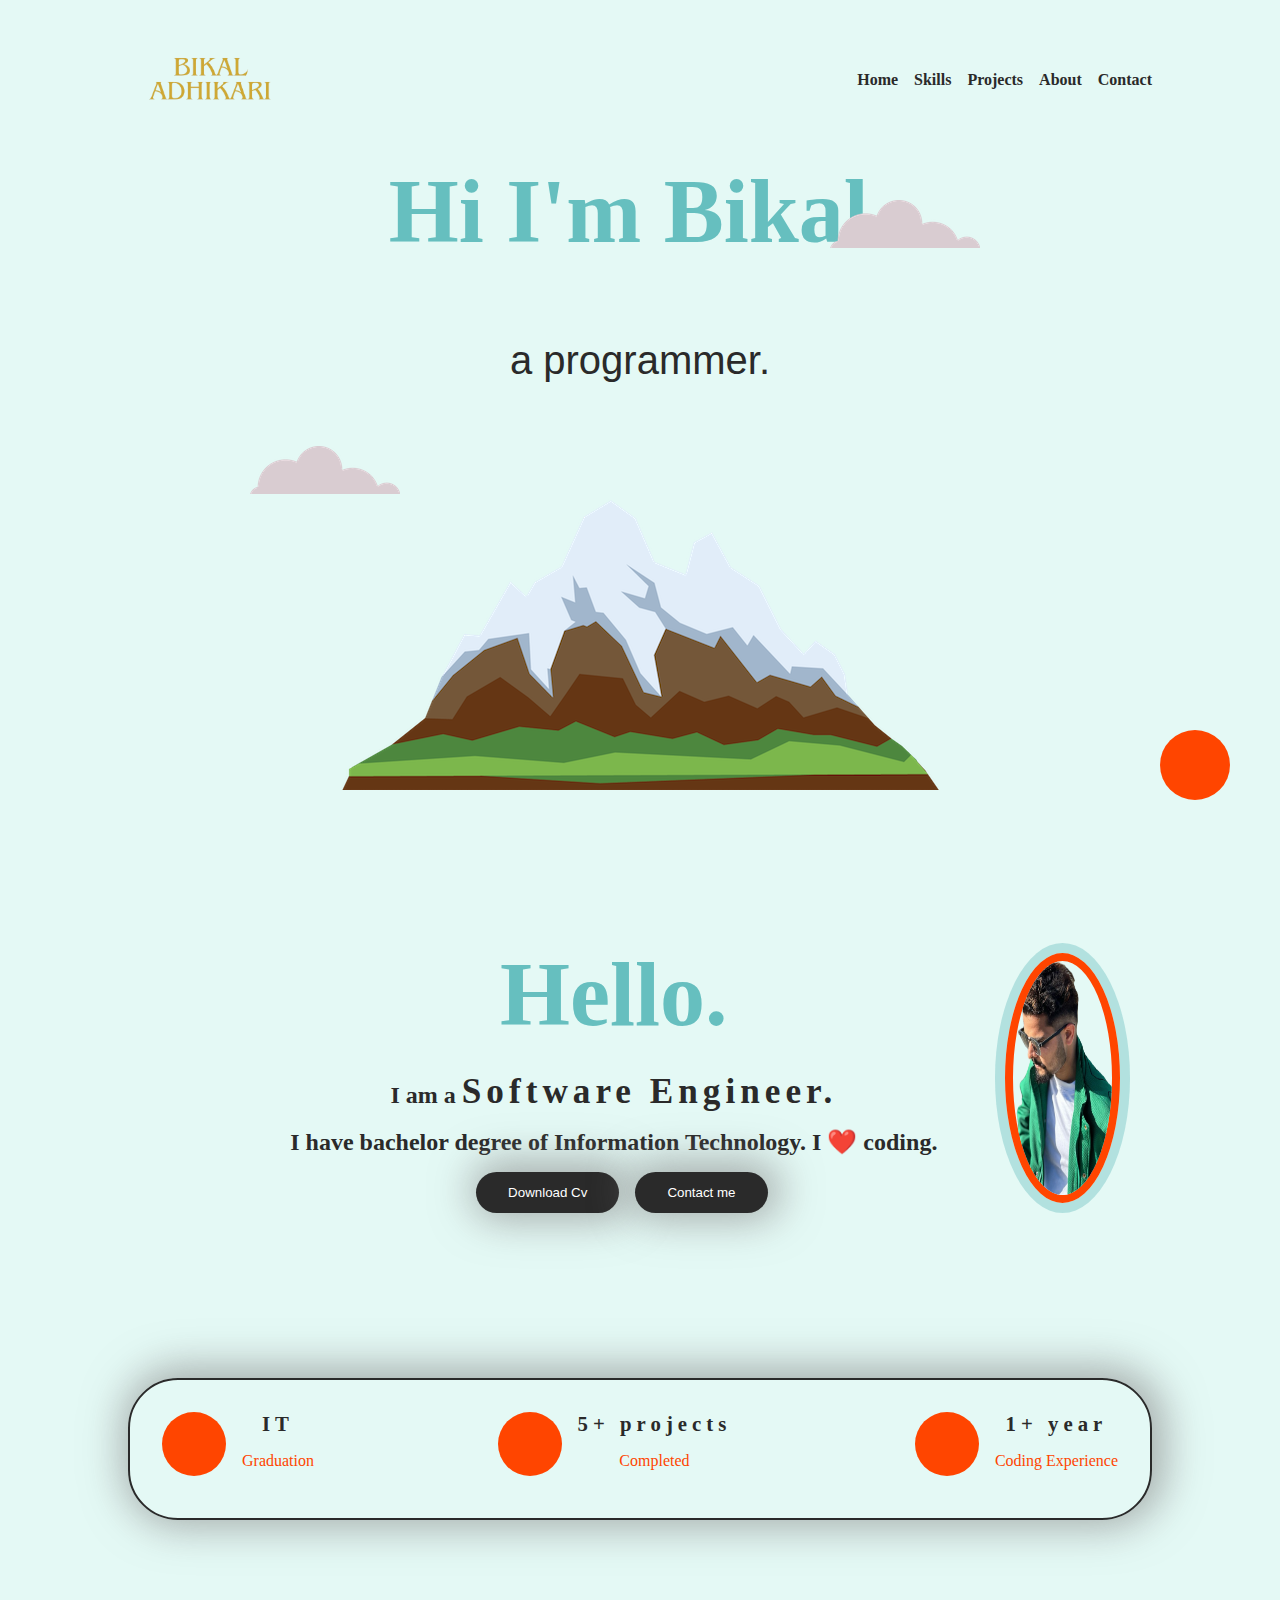
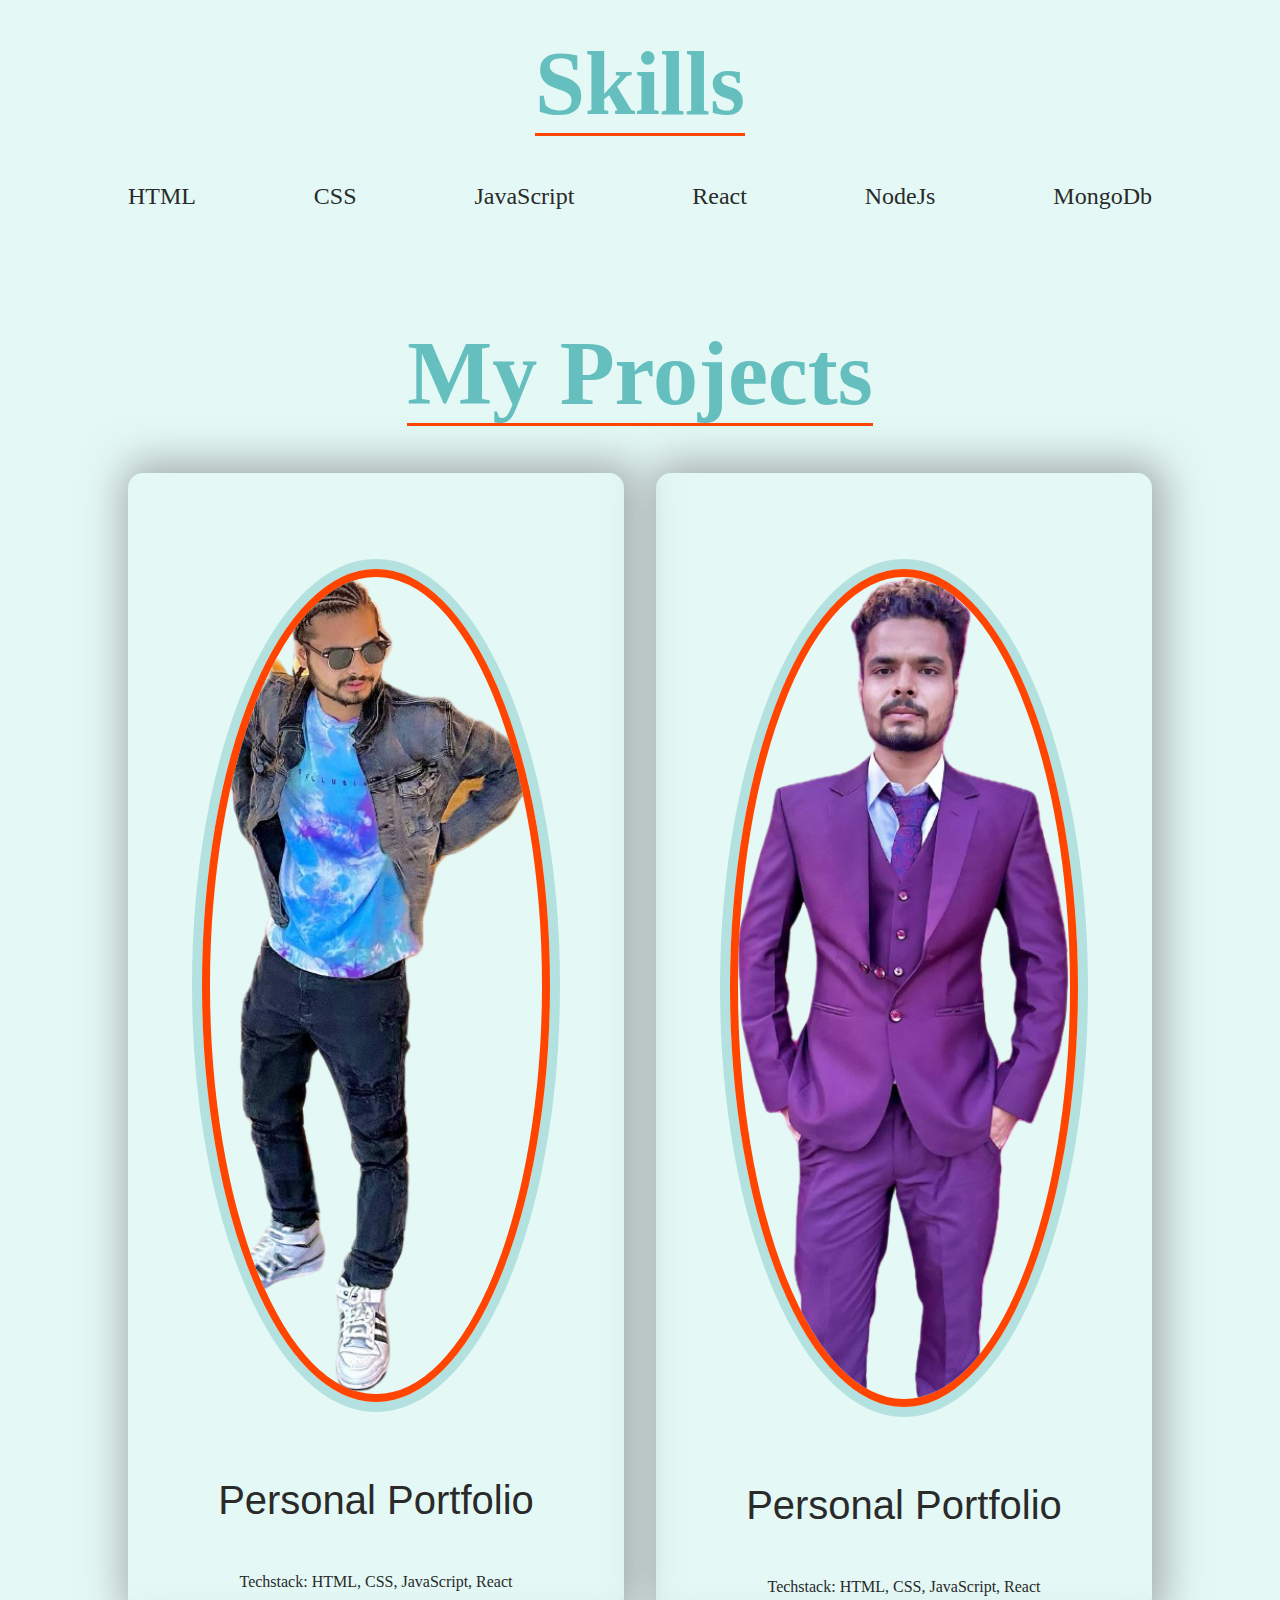
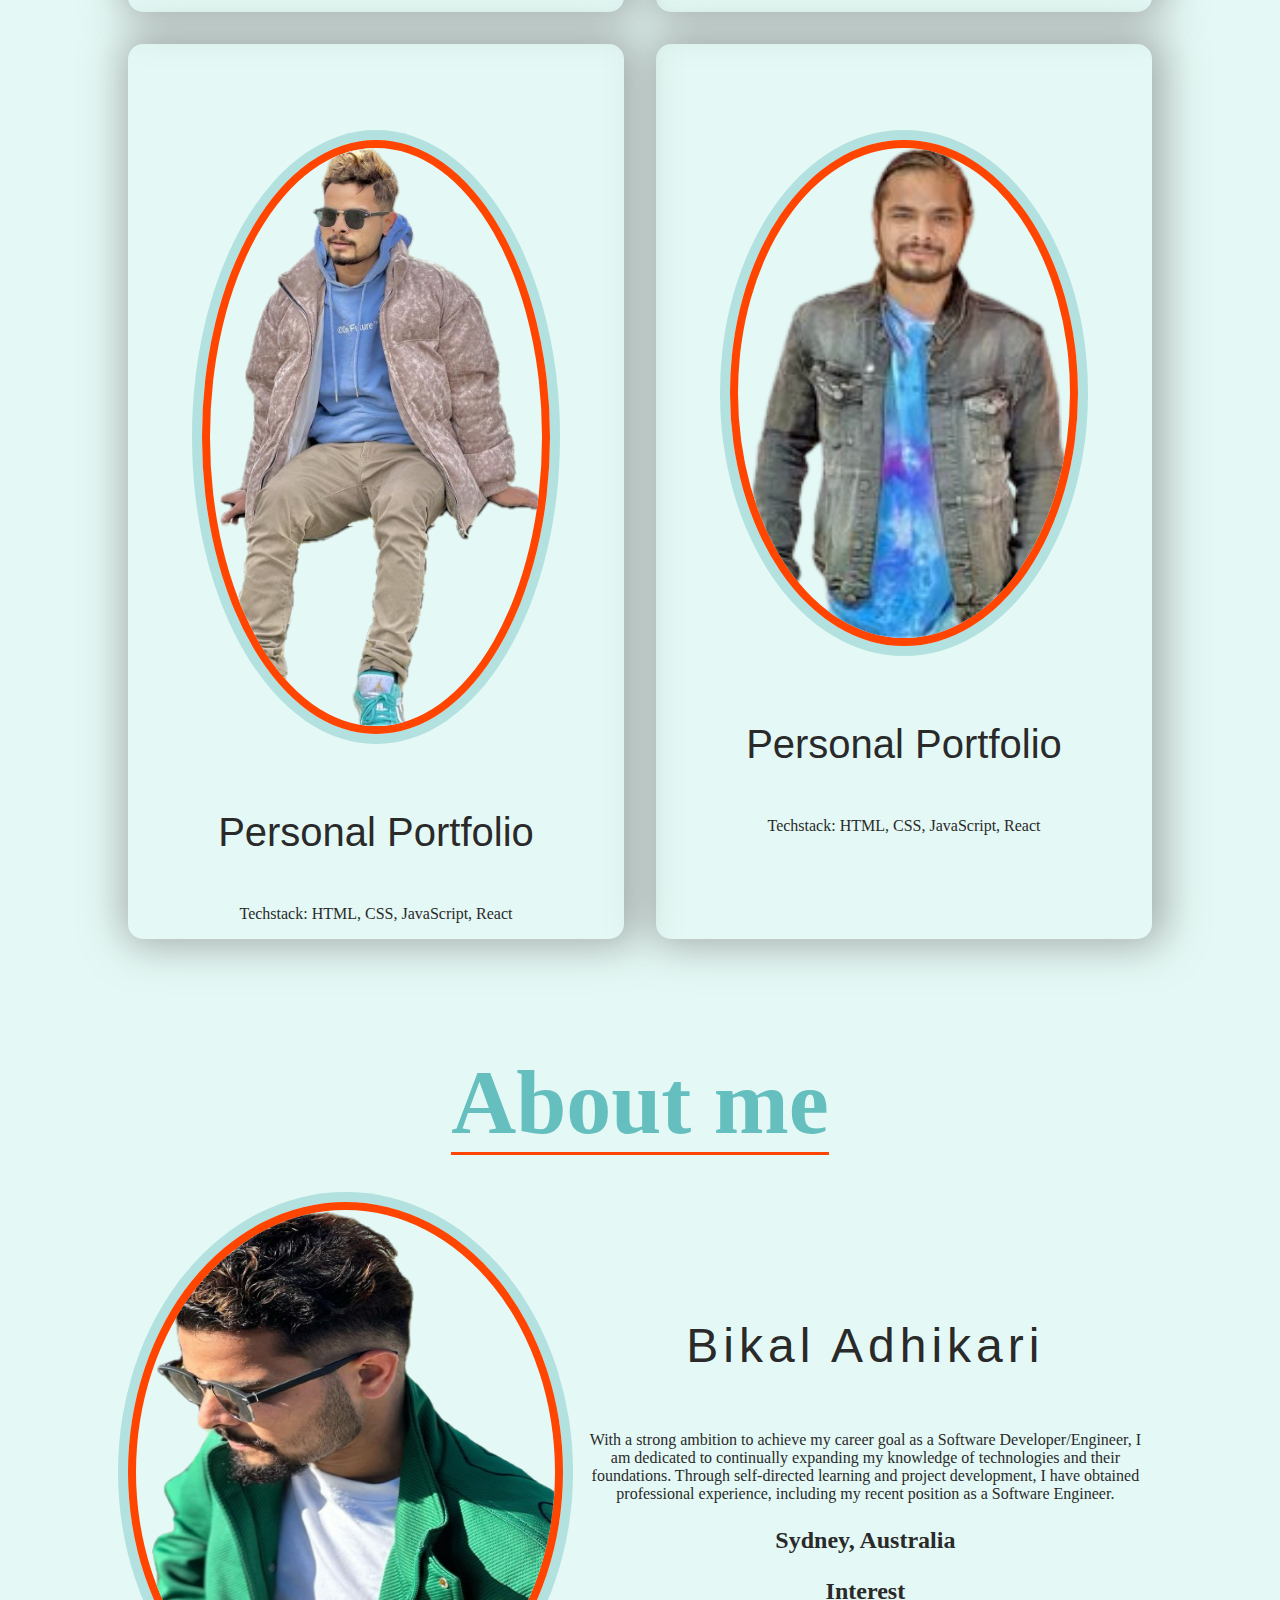
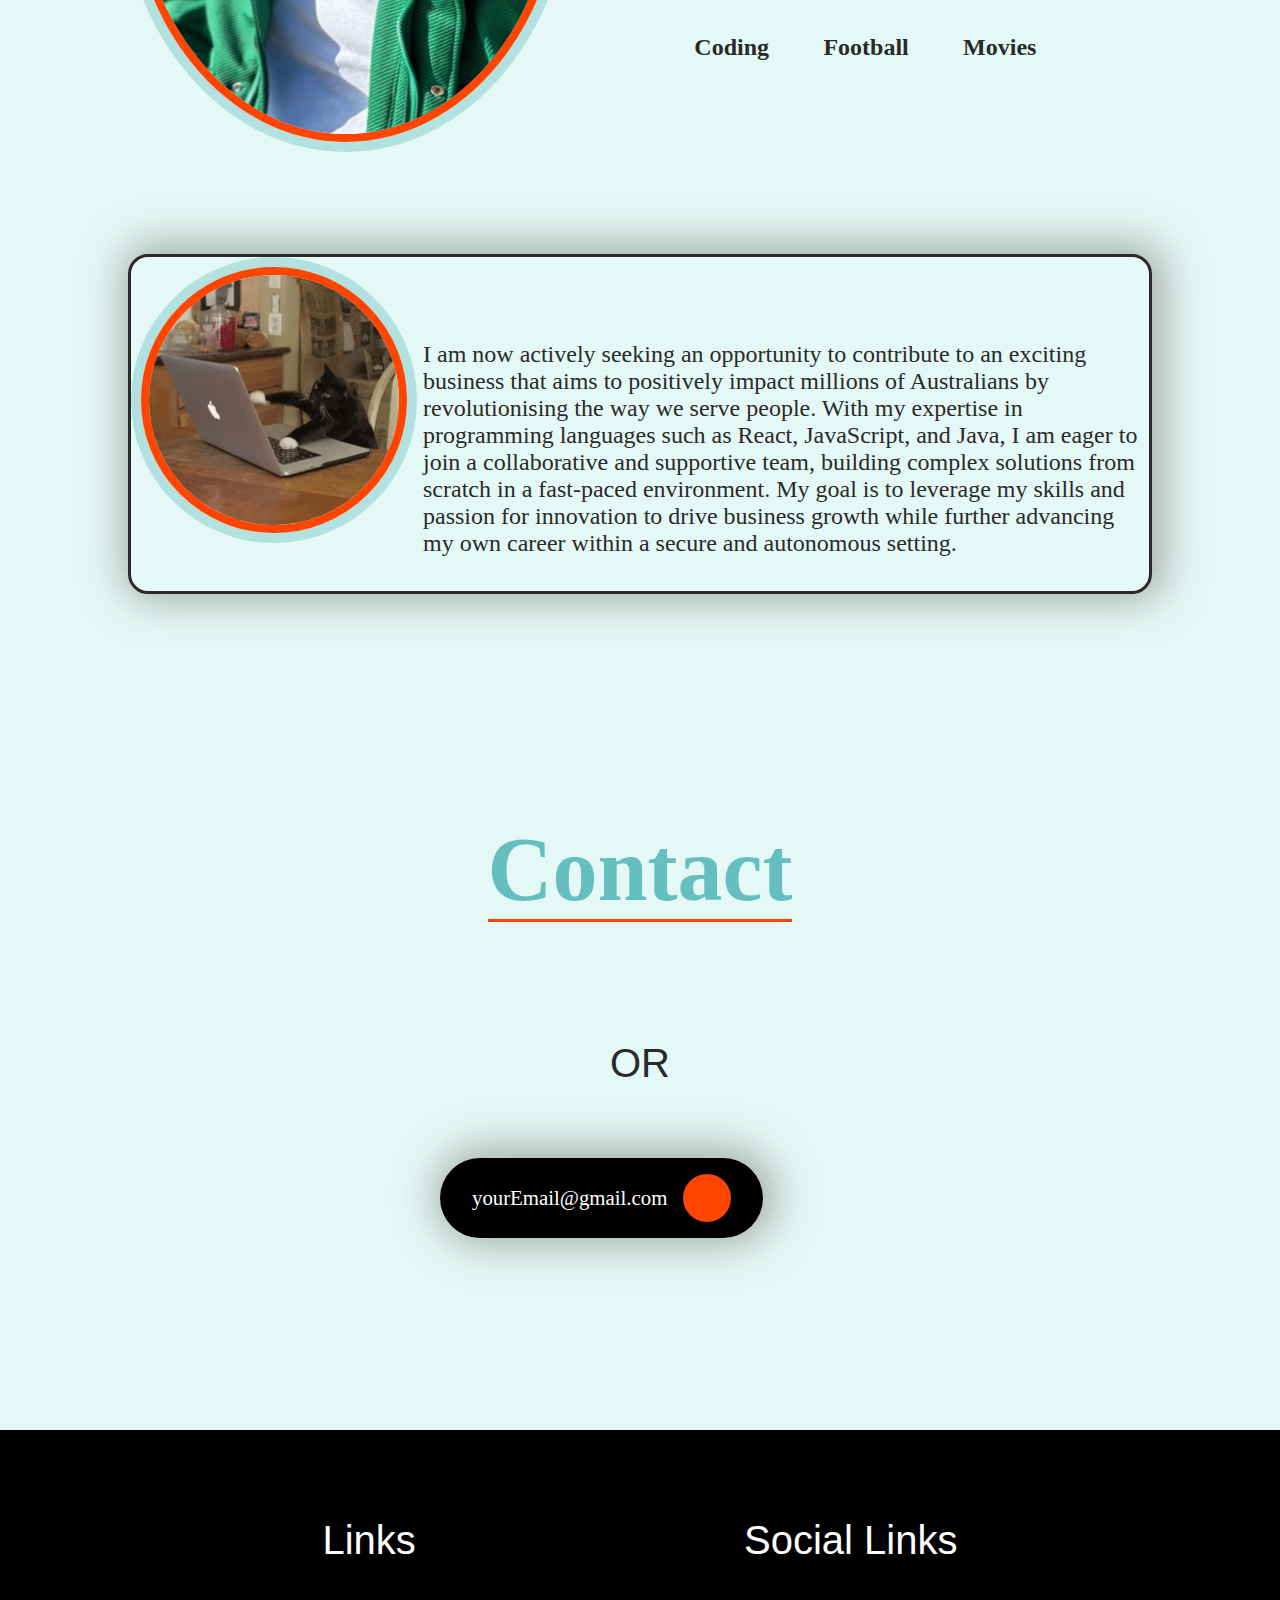
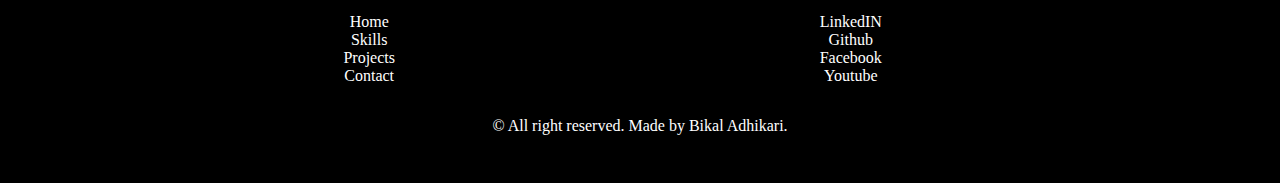
==== index.html @ 58480443 "debugg in mobile version" ====
<!DOCTYPE html>
<html lang="en">
  <head>
    <meta charset="UTF-8" />
    <meta name="viewport" content="width=device-width, initial-scale=1.0" />
    <link
      rel="stylesheet"
      href="https://cdnjs.cloudflare.com/ajax/libs/font-awesome/6.5.1/css/all.min.css"
      integrity="sha512-DTOQO9RWCH3ppGqcWaEA1BIZOC6xxalwEsw9c2QQeAIftl+Vegovlnee1c9QX4TctnWMn13TZye+giMm8e2LwA=="
      crossorigin="anonymous"
      referrerpolicy="no-referrer"
    />
    <link rel="stylesheet" href="style.css" />
    <title>Bikal Adhikari</title>
  </head>
  <body>
    <label for="darkMode" class="dark-mode">
      <i class="fa-solid fa-circle-half-stroke"></i
    ></label>
    <input type="checkbox" id="darkMode" />
    <div class="wrapper">
      <!-- header  -->
      <header>
        <div class="header container flex">
          <div class="logo flex">
            <img src="./assets/bikal-logo.png" alt="logo" />
          </div>
          <label for="hamburgerMenu"><i class="fa-solid fa-bars"></i></label>
          <input type="checkbox" id="hamburgerMenu" />
          <div class="menu">
            <ul class="flex navigation">
              <li><a href="#header">Home</a></li>
              <li><a href="#skills">Skills</a></li>
              <li><a href="#projects">Projects</a></li>
              <li><a href="#about">About</a></li>
              <li><a href="#contact">Contact</a></li>
            </ul>
          </div>
        </div>
      </header>
      <!-- top container  -->

      <section class="top-container" id="header">
        <div class="top-content">
          <img class="top-cloud" src="./assets/cloud.png" alt="cloud" />
          <div class="title-text">
            <h2>Hi I'm <span>Bikal.</span></h2>
            <h3>a programmer.</h3>
          </div>
          <img class="bottom-cloud" src="./assets/cloud.png" alt="cloud" />
          <img
            class="mountain"
            src="./assets/mountain.png"
            alt="mountain-img"
          />
        </div>
      </section>

      <!-- middlecontainer  -->

      <section class="middle-container">
        <div class="grid hero container">
          <div class="profile flex">
            <img src="./assets/Bikal2.png" alt="Bikal-img" class="bikalimg" />
          </div>
          <div class="left flex">
            <h2>Hello.</h2>
            <p>I am a <span>Software Engineer.</span></p>
            <p>
              I have bachelor degree of Information Technology. I ❤️ coding.
            </p>
            <div class="flex btn">
              <a href=""
                ><button>
                  Download Cv <i class="fa-solid fa-download"></i>
                  <a href="#contact"
                    ><button>
                      Contact me <i class="fa-solid fa-mobile"></i></button
                  ></a></button
              ></a>
            </div>
          </div>
        </div>
      </section>

      <!-- banner -->
      <section class="flex banner container">
        <div class="flex info-content">
          <div class="flex icon-container">
            <i class="fa-solid fa-award"></i>
          </div>
          <div>
            <span>IT</span>
            <p>Graduation</p>
          </div>
        </div>
        <div class="flex info-content">
          <div class="flex icon-container">
            <i class="fa-solid fa-award"></i>
          </div>
          <div>
            <span>5+ projects</span>
            <p>Completed</p>
          </div>
        </div>
        <div class="flex info-content">
          <div class="flex icon-container">
            <i class="fa-solid fa-award"></i>
          </div>
          <div>
            <span>1+ year</span>
            <p>Coding Experience</p>
          </div>
        </div>
      </section>

      <!-- skills  -->

      <section class="skills" id="skills">
        <h2 class="title"><span>Skills</span></h2>
        <div class="container flex skills-container">
          <div>
            <i class="fa-brands fa-html5" style="color: orangered"></i>
            <span>HTML</span>
          </div>
          <div>
            <i class="fa-brands fa-css3-alt" style="color: blue"></i>
            <span>CSS</span>
          </div>
          <div>
            <i
              class="fa-brands fa-js"
              style="color: rgba(209, 209, 16, 0.774)"
            ></i>
            <span>JavaScript</span>
          </div>
          <div>
            <i class="fa-brands fa-react" style="color: rgb(8, 126, 164)"></i>
            <span>React</span>
          </div>

          <div>
            <i class="fa-brands fa-node-js" style="color: rgb(2, 110, 0)"></i>
            <span>NodeJs</span>
          </div>
          <div>
            <i class="fa-solid fa-database" style="color: rgb(2, 110, 0)"></i>
            <span>MongoDb</span>
          </div>
        </div>
      </section>

      <!-- my projects  -->
      <section class="projects" id="projects">
        <h2 class="title"><span>My Projects</span></h2>
        <div class="grid project-container container">
          <div class="project-card">
            <div class="top">
              <img src="./assets/Bikal3.png" alt="" />
            </div>
            <div class="bottom container">
              <div class="links">
                <a href=""><i class="fa-brands fa-github"></i></a
                ><a href=""><i class="fa-brands fa-chrome"></i></a>
              </div>
              <h3>Personal Portfolio</h3>
              <p>Techstack: HTML, CSS, JavaScript, React</p>
            </div>
          </div>
          <div class="project-card">
            <div class="top">
              <img src="./assets/Bikal5.png" alt="" />
            </div>
            <div class="bottom container">
              <div class="links">
                <a href=""><i class="fa-brands fa-github"></i></a
                ><a href=""><i class="fa-brands fa-chrome"></i></a>
              </div>
              <h3>Personal Portfolio</h3>
              <p>Techstack: HTML, CSS, JavaScript, React</p>
            </div>
          </div>
          <div class="project-card">
            <div class="top">
              <img src="./assets/Bikal6.png" alt="" />
            </div>
            <div class="bottom container">
              <div class="links">
                <a href=""><i class="fa-brands fa-github"></i></a
                ><a href=""><i class="fa-brands fa-chrome"></i></a>
              </div>
              <h3>Personal Portfolio</h3>
              <p>Techstack: HTML, CSS, JavaScript, React</p>
            </div>
          </div>
          <div class="project-card">
            <div class="top">
              <img src="./assets/Bikal7.png" alt="" width="100%" />
            </div>
            <div class="bottom container">
              <div class="links">
                <a href=""><i class="fa-brands fa-github"></i></a
                ><a href=""><i class="fa-brands fa-chrome"></i></a>
              </div>
              <h3>Personal Portfolio</h3>
              <p>Techstack: HTML, CSS, JavaScript, React</p>
            </div>
          </div>
        </div>
      </section>

      <!-- About me  -->

      <section class="about" id="about">
        <h2 class="title"><span>About me</span></h2>
        <div class="grid container about-content">
          <div class="flex myImg">
            <img src="./assets/Bikal2.png" alt="bikal" />

            <div class="my-bio container">
              <h3>Bikal Adhikari</h3>
              <p>
                With a strong ambition to achieve my career goal as a Software
                Developer/Engineer, I am dedicated to continually expanding my
                knowledge of technologies and their foundations. Through
                self-directed learning and project development, I have obtained
                professional experience, including my recent position as a
                Software Engineer.
              </p>
              <p>Sydney, Australia</p>
              <div>
                <div class="flex tag">
                  Interest
                  <div class="flex">
                    <span>Coding</span><span>Football</span><span>Movies</span>
                  </div>
                </div>
              </div>
            </div>
          </div>
          <div class="typing grid container">
            <img src="./assets/cat-typing.gif" alt="typing cat" />
            <p>
              I am now actively seeking an opportunity to contribute to an
              exciting business that aims to positively impact millions of
              Australians by revolutionising the way we serve people. With my
              expertise in programming languages such as React, JavaScript, and
              Java, I am eager to join a collaborative and supportive team,
              building complex solutions from scratch in a fast-paced
              environment. My goal is to leverage my skills and passion for
              innovation to drive business growth while further advancing my own
              career within a secure and autonomous setting.
            </p>
          </div>
        </div>
      </section>

      <!-- contact  -->
      <section class="container contact" id="contact">
        <h2 class="title"><span>Contact</span></h2>
        <div class="flex social">
          <a href=""><i class="fa-brands fa-linkedin"></i></a>
          <a href=""><i class="fa-brands fa-github"></i></a>
          <a href=""> <i class="fa-brands fa-youtube"></i></a>
          <a href="tel:0451677236"><i class="fa-solid fa-mobile"></i></a>
        </div>
        <h3>OR</h3>
        <div class="flex">
          <a href="mailto:real@email.com" class="email-section">
            <div class="email flex">
              <span>yourEmail@gmail.com</span>
              <div class="flex send">
                <i class="fa-solid fa-paper-plane"></i>
              </div>
            </div>
          </a>
        </div>
      </section>

      <!-- footer  -->
      <!-- footer  -->

      <footer class="flex footer">
        <div class="flex top container">
          <div class="links">
            <h3>Links</h3>
            <ul>
              <li><a href="">Home</a></li>
              <li><a href="">Skills</a></li>
              <li><a href="">Projects</a></li>
              <li><a href="">Contact</a></li>
            </ul>
          </div>
          <div class="socials">
            <h3>Social Links</h3>
            <ul>
              <li><a href="" target="_blank">LinkedIN</a></li>
              <li><a href="" target="_blank">Github</a></li>
              <li><a href="" target="_blank">Facebook</a></li>
              <li><a href="" target="_blank">Youtube</a></li>
            </ul>
          </div>
        </div>
        <div class="bottom">
          &copy; All right reserved. Made by Bikal Adhikari.
        </div>
      </footer>

      <a href="#header" class="flex goup"
        ><i class="fa-solid fa-angle-up"></i
      ></a>
    </div>
  </body>
</html>
---- style.css ----
html {
  scroll-behavior: smooth;
}

* {
  box-sizing: border-box;
}

body {
  color: #40514e;
  margin: 0;
  text-align: center;
  font-family: "Merriweather", serif;
}

:root {
  --body-bg: #e4f9f5;
  --color-dark: #2a2a2a;
  --color-orange: orangered;

  /* --logo-color: var(--color-dark); */

  --text-color: var(--color-dark);
  --border-color: var(--color-dark);

  --dark-bg: var(--color-dark);
  --dark-text-color: #fff;
  --dark-border-color: #fff;
  /* --dark-logo-color: #fff; */

  --logo-color-light: #000;
  --logo-color-dark: #fff;

  --shadow: 4px -2px 40px 9px rgba(128, 128, 128, 0.625);
}

.flex {
  display: flex;
  gap: 1rem;
}

.grid {
  display: grid;
  gap: 1rem;
}

a {
  text-decoration: none;
  color: inherit;
}

.container {
  width: 80%;
  margin: auto;
}

hr {
  background: var(--body-bg);
  border: dotted #eaf6f6 6px;
  border-bottom: none;
  width: 4%;
  margin: 100px auto;
}
.wrapper {
  background: var(--body-bg);
  min-height: 100vh;
  color: var(--text-color);
  overflow-x: hidden;
}

.title {
  text-align: center;
  margin-bottom: 3rem;
}
.title span {
  border-bottom: 3px solid var(--color-orange);
}
/* dark toggler  */

.dark-mode {
  position: fixed;
  top: 7rem;
  left: 3rem;
}
.dark-mode:hover {
  cursor: pointer;
  transform: scale(1.5);
  transition: all 0.3s;
}
#darkMode {
  display: none;
}

#darkMode:checked + .wrapper {
  --body-bg: var(--dark-bg);
  --text-color: var(--dark-text-color);
  --border-color: var(--dark-border-color);
}

/* top conatiner  */
.top-container {
  background: var(--body-bg);
  position: relative;
  margin: 0;
  padding: 0;
}
.top-cloud {
  position: absolute;
  right: 300px;
  top: 40px;
}

h2 {
  color: #66bfbf;
  font-size: 5.625rem;
  margin-top: 0;
  font-family: "Sacramento", cursive;
}

h3 {
  font-family: "Montserrat", sans-serif;
  font-size: 2.5rem;
  font-weight: normal;
  padding-bottom: 10px;
}
.bottom-cloud {
  position: absolute;
  left: 250px;
  bottom: 300px;
}

.top-container img {
  overflow-clip-margin: content-box;
  overflow: clip;
}

/* header  */
header {
  box-shadow: var(--shadow);
  position: sticky;
  top: 0;
  background: var(--body-bg);
}

header .header {
  justify-content: space-between;
  align-items: center;
  /* padding: 0.5rem 0; */
}

.navigation {
  list-style: none;
  font-weight: bold;
}

.navigation li:hover {
  color: var(--color-orange);
  transition: all 0.3s;
}

header .logo img {
  height: 10rem;
  padding-bottom: 50px;
  transform: scale(1.5);
  transform-origin: 0 0;
  color: var(--color-dark);
}

header .logo {
  justify-content: center;
  align-items: center;
}

/* middle container  */

.middle-container {
  background: var(--body-bg);
  padding-top: 6rem;
}

.hero {
  grid-template-areas: "left right";
  padding: 2rem 2rem;
}

.left {
  grid-area: left;
  flex-direction: column;
  margin-left: 10vw;
  justify-content: center;
}

.left h2 {
  margin-bottom: 10px;
}

.left p {
  font-weight: bold;
  font-size: 1.5rem;
  margin: 0;
}

.left p span {
  font-size: 2.2rem;
  font-weight: bolder;
  letter-spacing: 5px;
}

.left button {
  background: var(--dark-bg);
  color: var(--dark-text-color);
  border: none;
  box-shadow: var(--shadow);
  padding: 0.8rem 2rem;
  border-radius: 2rem;
  cursor: pointer;
}

.left div {
  justify-content: center;
}

.hero .profile {
  grid-area: right;
  justify-content: flex-end;
  align-items: center;
}

.hero .profile img {
  height: 80%;
  width: 70%;
  border: 8px solid var(--color-orange);
  border-radius: 50%;
  box-shadow: 0 0 0 10px rgba(102, 191, 191, 0.4);
}

/* banner  */
.banner {
  margin-top: 7rem;
  border: 2px solid var(--border-color);
  border-radius: 50px;
  justify-content: space-between;
  align-items: center;
  padding: 2rem;
  flex-wrap: wrap;
  box-shadow: var(--shadow);
}

.banner .info-content div span {
  font-weight: bolder;
  font-size: 1.3rem;
  letter-spacing: 5px;
}

.banner .info-content div p {
  color: var(--color-orange);
}

.banner .icon-container {
  background: var(--color-orange);
  width: 4rem;
  height: 4rem;
  border-radius: 50%;
  justify-content: center;
  align-items: center;
}

.banner .icon-container i {
  font-size: 3rem;
  color: var(--dark-text-color);
}
.info-divider {
  background: grey;
  height: 70px;
  width: 2px;
}

/* skils  */

.skills {
  padding-top: 7rem;
}

.skills-container {
  font-size: 1.5rem;
  justify-content: space-between;
  flex-wrap: wrap;
}
.skills-container > div {
  display: flex;
  flex-direction: column;
  align-items: center;
}

.skills-container > div i {
  font-size: 3rem;
}

/* my projects */
.projects {
  padding-top: 7rem;
}
.projects .project-container {
  grid-template-columns: repeat(2, 1fr);
  gap: 2rem;
}

.project-card {
  box-shadow: var(--shadow);
  border-radius: 15px;
}

.project-card .links {
  display: flex;
  justify-content: center;
  margin-top: 2rem;
  letter-spacing: 1rem;
}

.projects img {
  height: 80%;
  width: 70%;
  border: 8px solid var(--color-orange);
  border-radius: 50%;
  box-shadow: 0 0 0 10px rgba(102, 191, 191, 0.4);
  margin-top: 6rem;
}
.project-card .bottom i {
  font-size: 1.3rem;
}

/* about me  */

.about {
  padding: 7rem 0;
}

.about .about-content {
  grid-template-areas:
    "profile"
    "bio2";
  gap: 7rem;
}

.about .myImg img {
  width: 60%;
  height: 60vh;
  border: 8px solid var(--color-orange);
  border-radius: 50%;
  box-shadow: 0 0 0 10px rgba(102, 191, 191, 0.4);
}

.about .about-content .myImg {
  justify-content: center;
  align-items: center;
  grid-area: profile;
}

.about .my-bio .bio {
  flex-direction: column;
}

.about .typing {
  grid-area: bio2;
}

.about .my-bio h3 {
  font-size: 3rem;
  margin-bottom: 3rem;
  letter-spacing: 5px;
}
.about .my-bio p:nth-child(3) {
  font-size: 1.5rem;
  font-weight: bold;
}

.about .my-bio .tag {
  font-size: 1.5rem;
  font-weight: bold;
  flex-direction: column;
  justify-content: center;
  align-items: center;
}

.about .my-bio .tag div > span {
  padding: 0.8rem 1.2rem;
  border-radius: 5px;
}

.about .my-bio .tag div > span:hover {
  cursor: pointer;
  background: grey;
  transition: all 0.3s;
}

.about-content .typing {
  justify-content: center;
  grid-template-areas: "image para";
  border: solid var(--color-dark);
  width: fit-content;
  border-radius: 20px;
  padding: 10px 0 10px 10px;
  box-shadow: var(--shadow);
}

.about-content .typing img {
  grid-area: image;
  border-radius: 50%;
  border: 8px solid var(--color-orange);

  box-shadow: 0 0 0 10px rgba(102, 191, 191, 0.4);
}

.about-content .typing p {
  grid-area: para;
  font-size: 1.5rem;
  text-align: start;
  padding-top: 50px;
}

/* contact  */

.contact {
  padding: 7rem 0;
  width: 400px;
  margin: auto;
}

.contact .social {
  justify-content: space-between;
  font-size: 4rem;
}

.contact h3 {
  text-align: center;
  padding: 2rem 0;
}

.contact .email-section {
  background: black;
  padding: 1rem 2rem;
  color: white;
  border-radius: 50px;
  font-size: 1.3rem;
  box-shadow: var(--shadow);
}

.contact .email-section .email {
  align-items: center;
}

.contact .email-section .send {
  background: var(--color-orange);
  border-radius: 50%;
  width: 3rem;
  height: 3rem;
  justify-content: center;
  align-items: center;
}

/* <!-- footer  --> */
footer {
  background: #000;
  color: white;
  padding: 3rem;
  margin-top: 5rem;
  flex-direction: column;
  align-items: center;
}

.footer ul {
  list-style: none;
  padding-inline-start: 0;
}

.footer .top {
  justify-content: space-around;
}

.goup {
  font-size: 3rem;

  width: 70px;
  height: 70px;
  background: var(--color-orange);
  border-radius: 50%;
  position: fixed;
  bottom: 100px;
  right: 50px;

  justify-content: center;
  align-items: center;
}

/* #header {
  padding-top: 7rem;
} */

/* hamburgerMenu  */

[for="hamburgerMenu"],
#hamburgerMenu {
  display: none;
  cursor: pointer;
}

/* media query for mobile devices  */
@media (max-width: 760px) {
  .top-content {
    display: none;
  }
  .top-container {
    margin: 0;
    padding: 0;
  }

  .middle-container {
    padding: 0;
  }
  .hero {
    grid-template-areas:
      "right"
      "left";
    gap: 0.5rem;
  }
  .hero .profile {
    justify-content: flex-start;
    align-items: center;
  }
  .left {
    padding-top: 4rem;
    align-items: center;
    margin-left: 0;
  }
  .right img {
    width: 250px;
  }

  .banner {
    flex-direction: column;

    align-items: flex-start;
    padding-left: 20%;
  }

  .info-divider {
    display: none;
  }

  .projects .project-container {
    grid-template-columns: 1fr;
    gap: 2rem;
  }

  .about-content {
    flex-direction: column;
    align-items: center;
  }
  /* .about .myImg {
    width: 60%;
  } */

  /* Menu  */
  .menu {
    /* display: none; */
    position: absolute;
    width: 250px;
    top: 3.7rem;
    left: 100vw;

    background: var(--body-bg);
    height: 100vh;
    box-shadow: var(--shadow);
    transition: left 0.5s;
  }

  .menu .navigation {
    flex-direction: column;
    font-size: 1.5rem;
    gap: 3rem;
  }

  [for="hamburgerMenu"] {
    display: block;
  }

  #hamburgerMenu:checked + .menu {
    left: calc(100vw - 250px);
  }
}
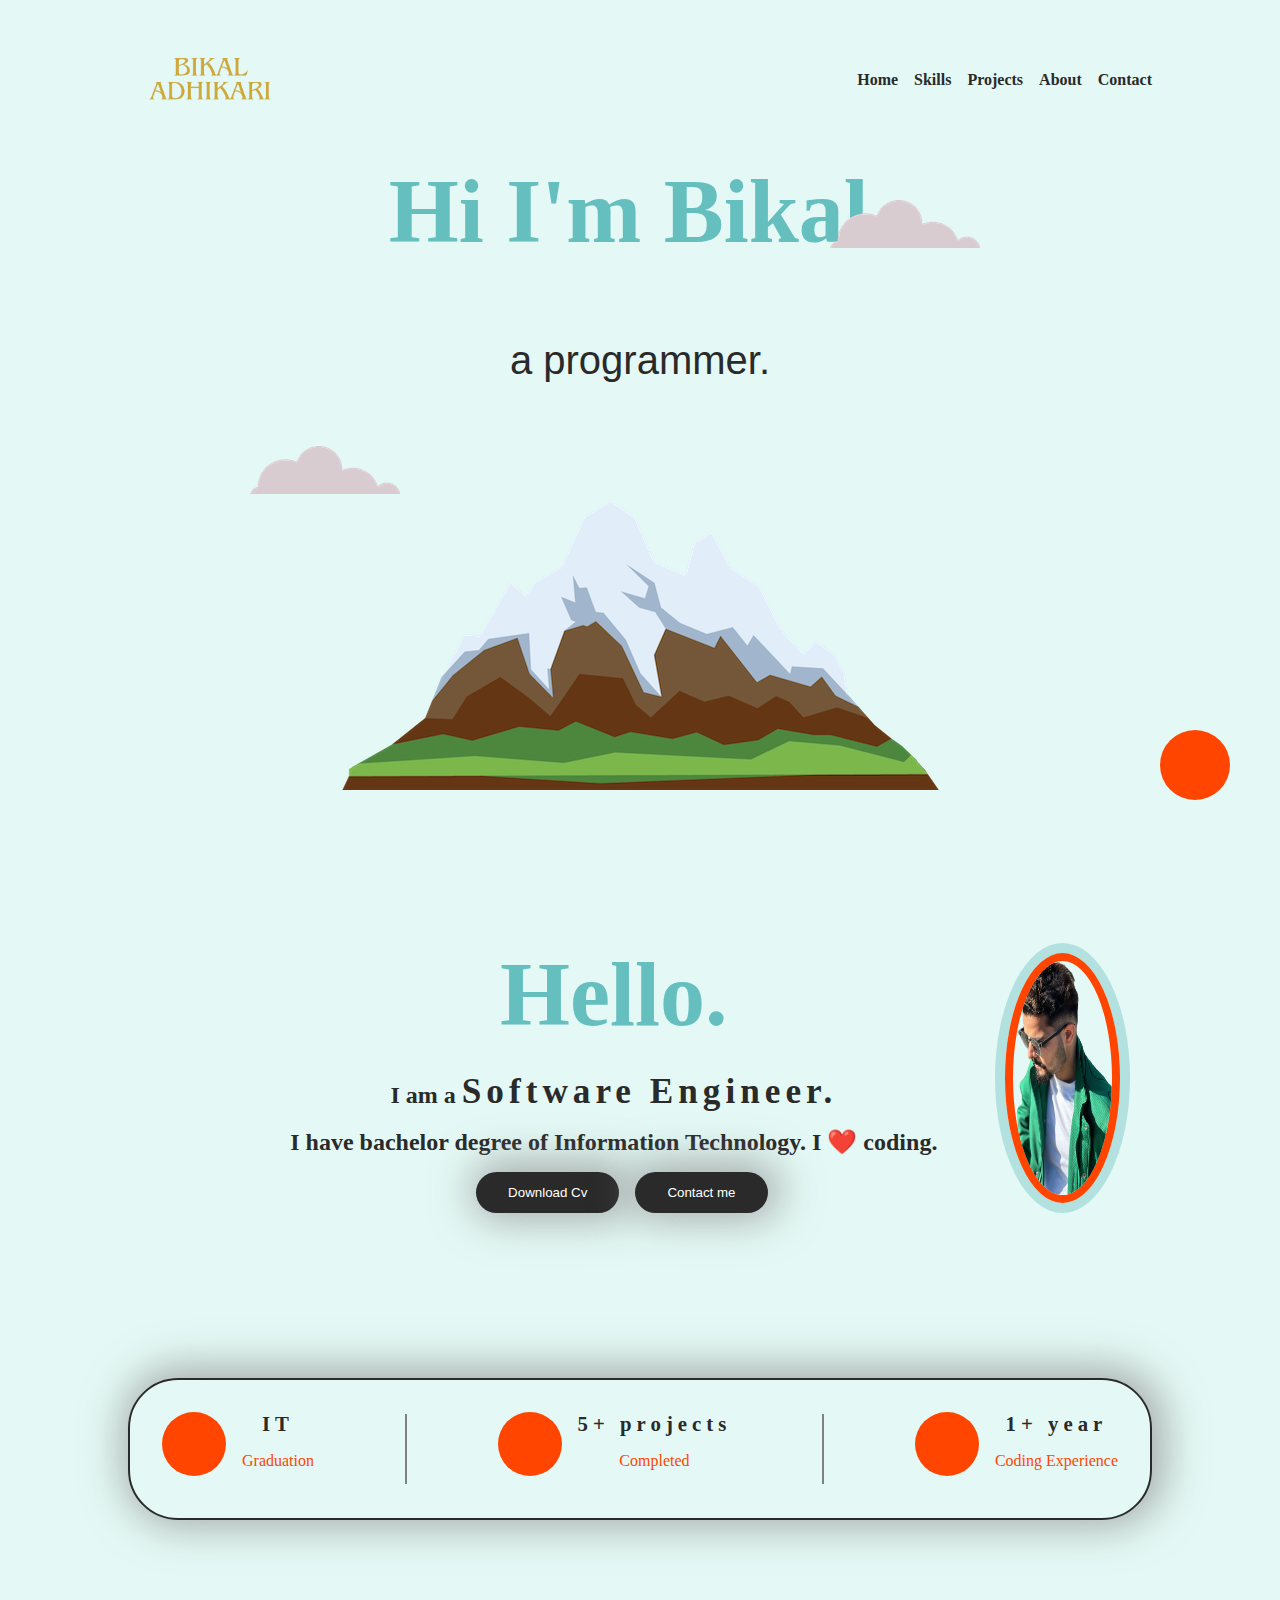
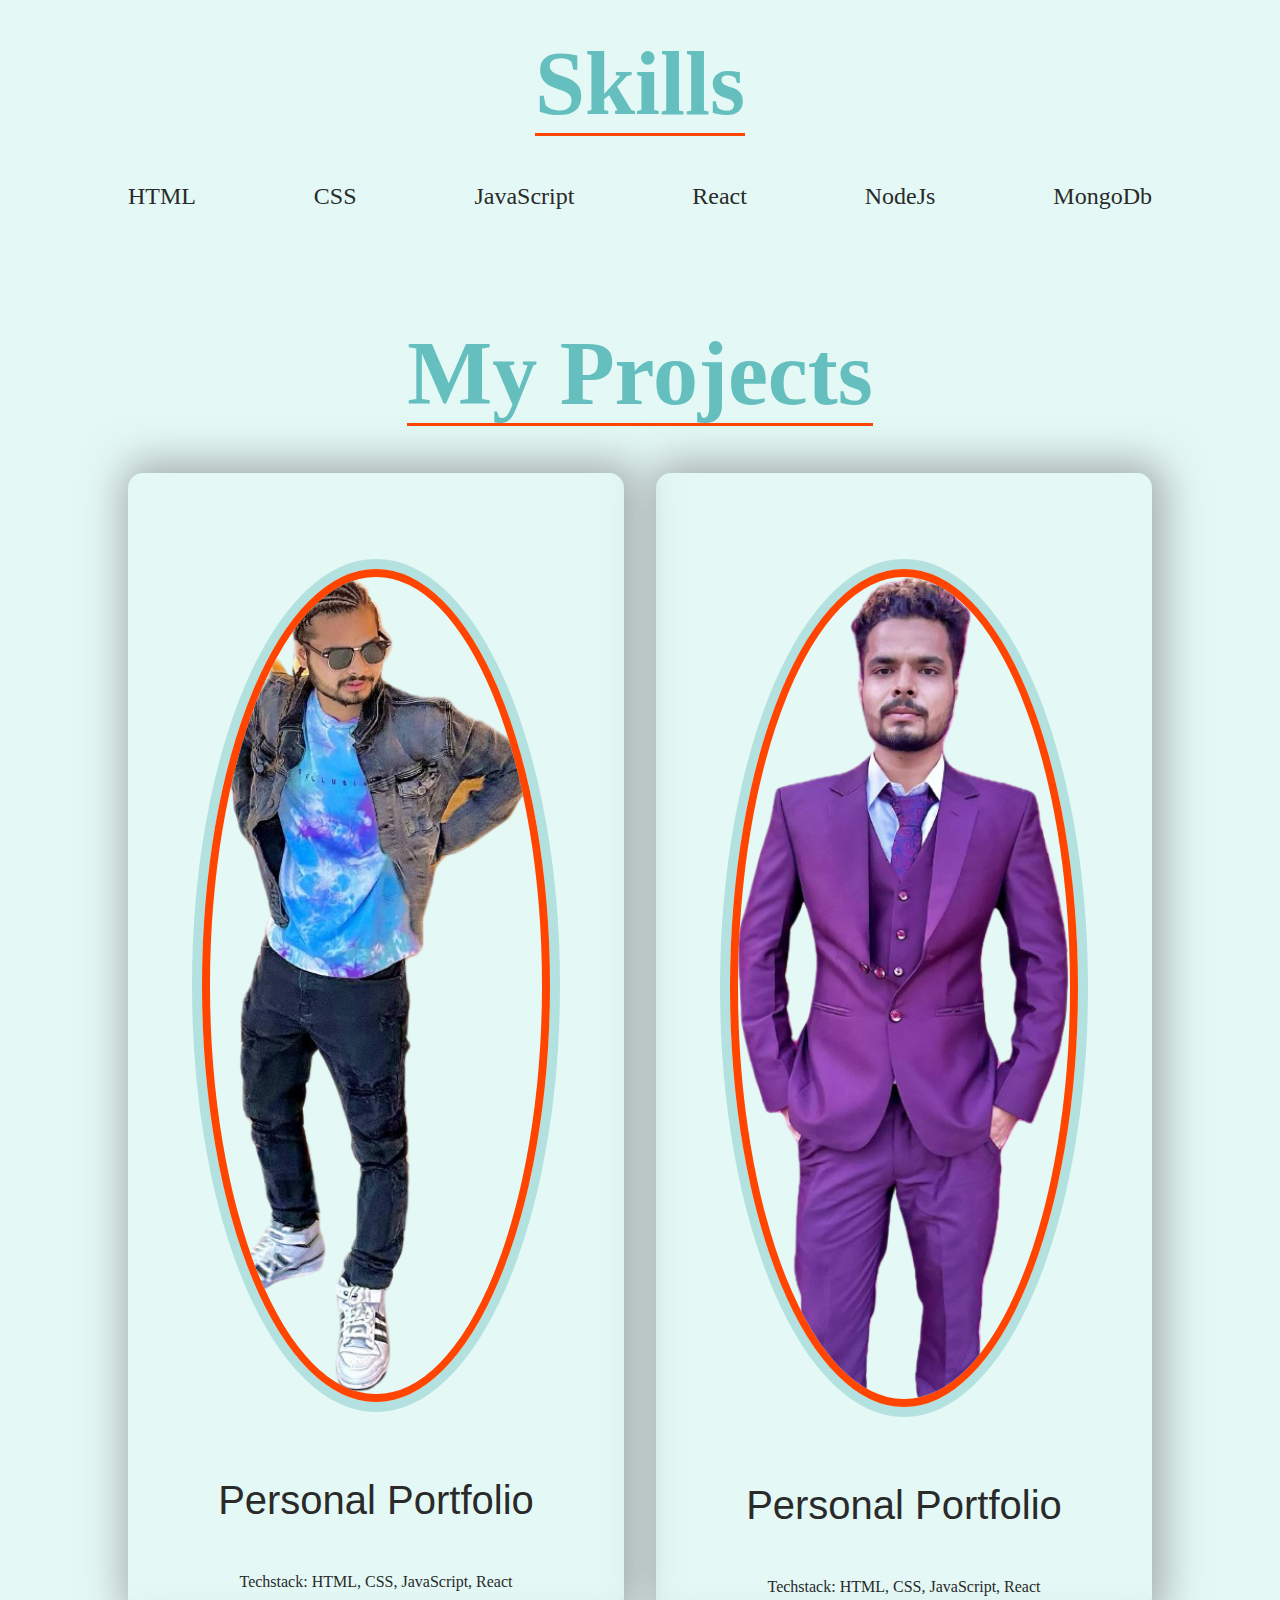
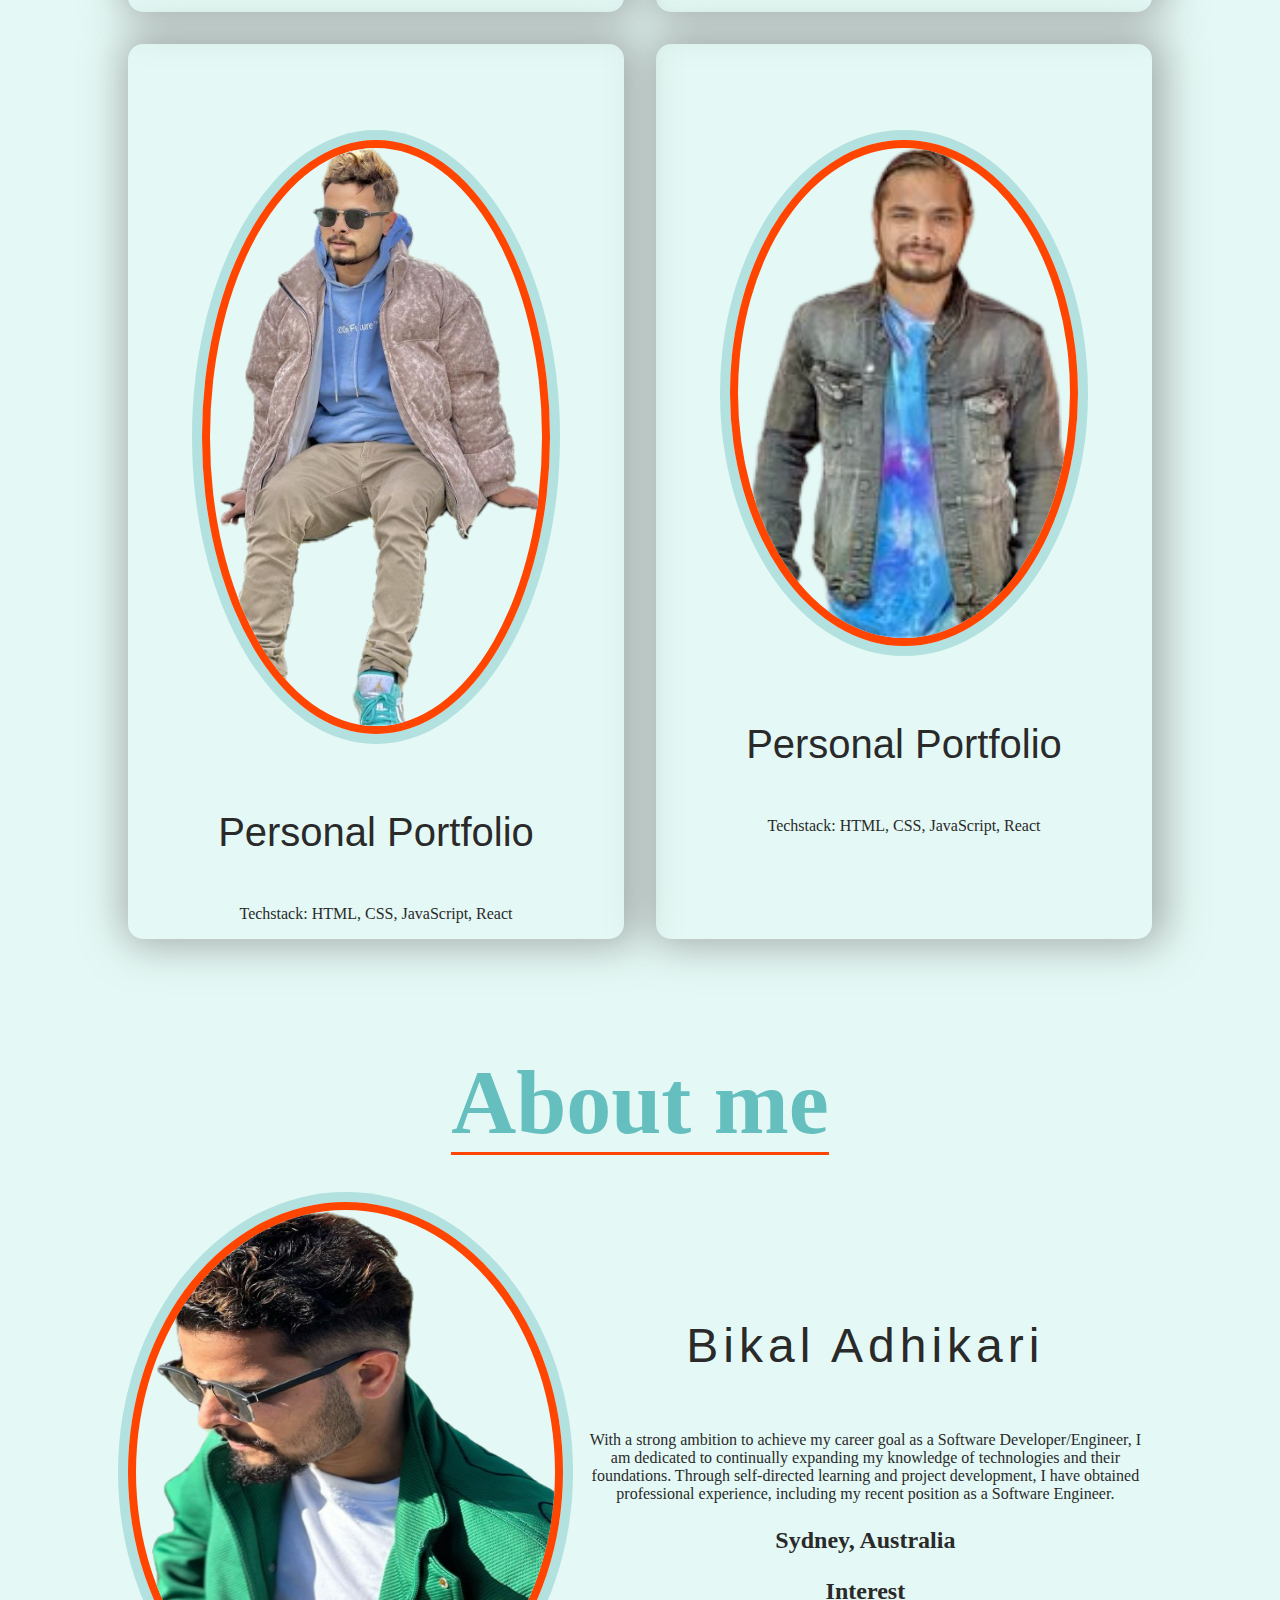
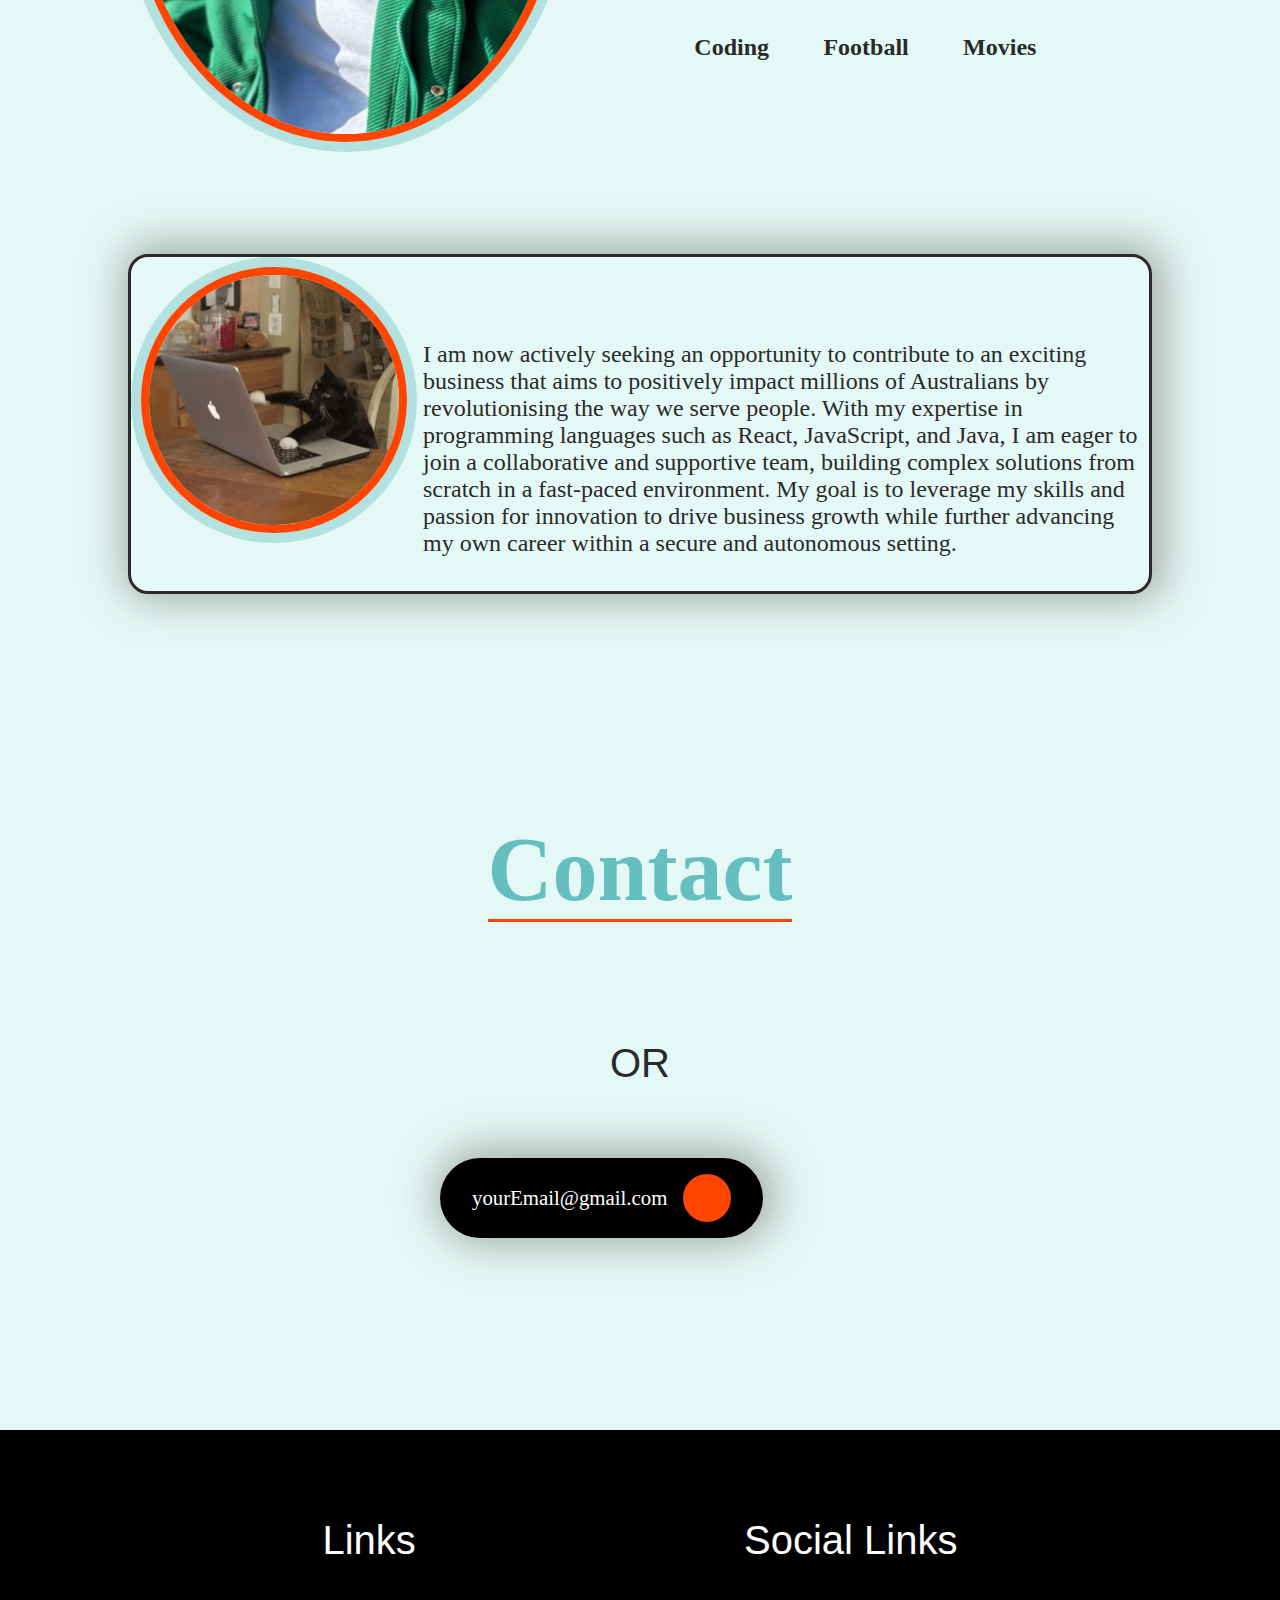
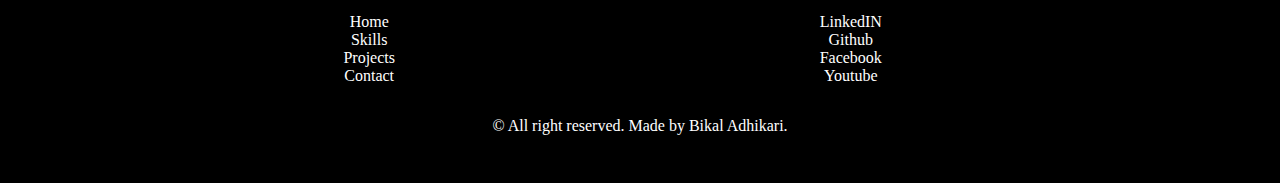
==== commit 73eec4ed: "debugging in mobile version" ====
--- a/index.html
+++ b/index.html
@@ -94,6 +94,7 @@
             <p>Graduation</p>
           </div>
         </div>
+        <div class="info-divider"></div>
         <div class="flex info-content">
           <div class="flex icon-container">
             <i class="fa-solid fa-award"></i>
@@ -103,6 +104,7 @@
             <p>Completed</p>
           </div>
         </div>
+        <div class="info-divider"></div>
         <div class="flex info-content">
           <div class="flex icon-container">
             <i class="fa-solid fa-award"></i>
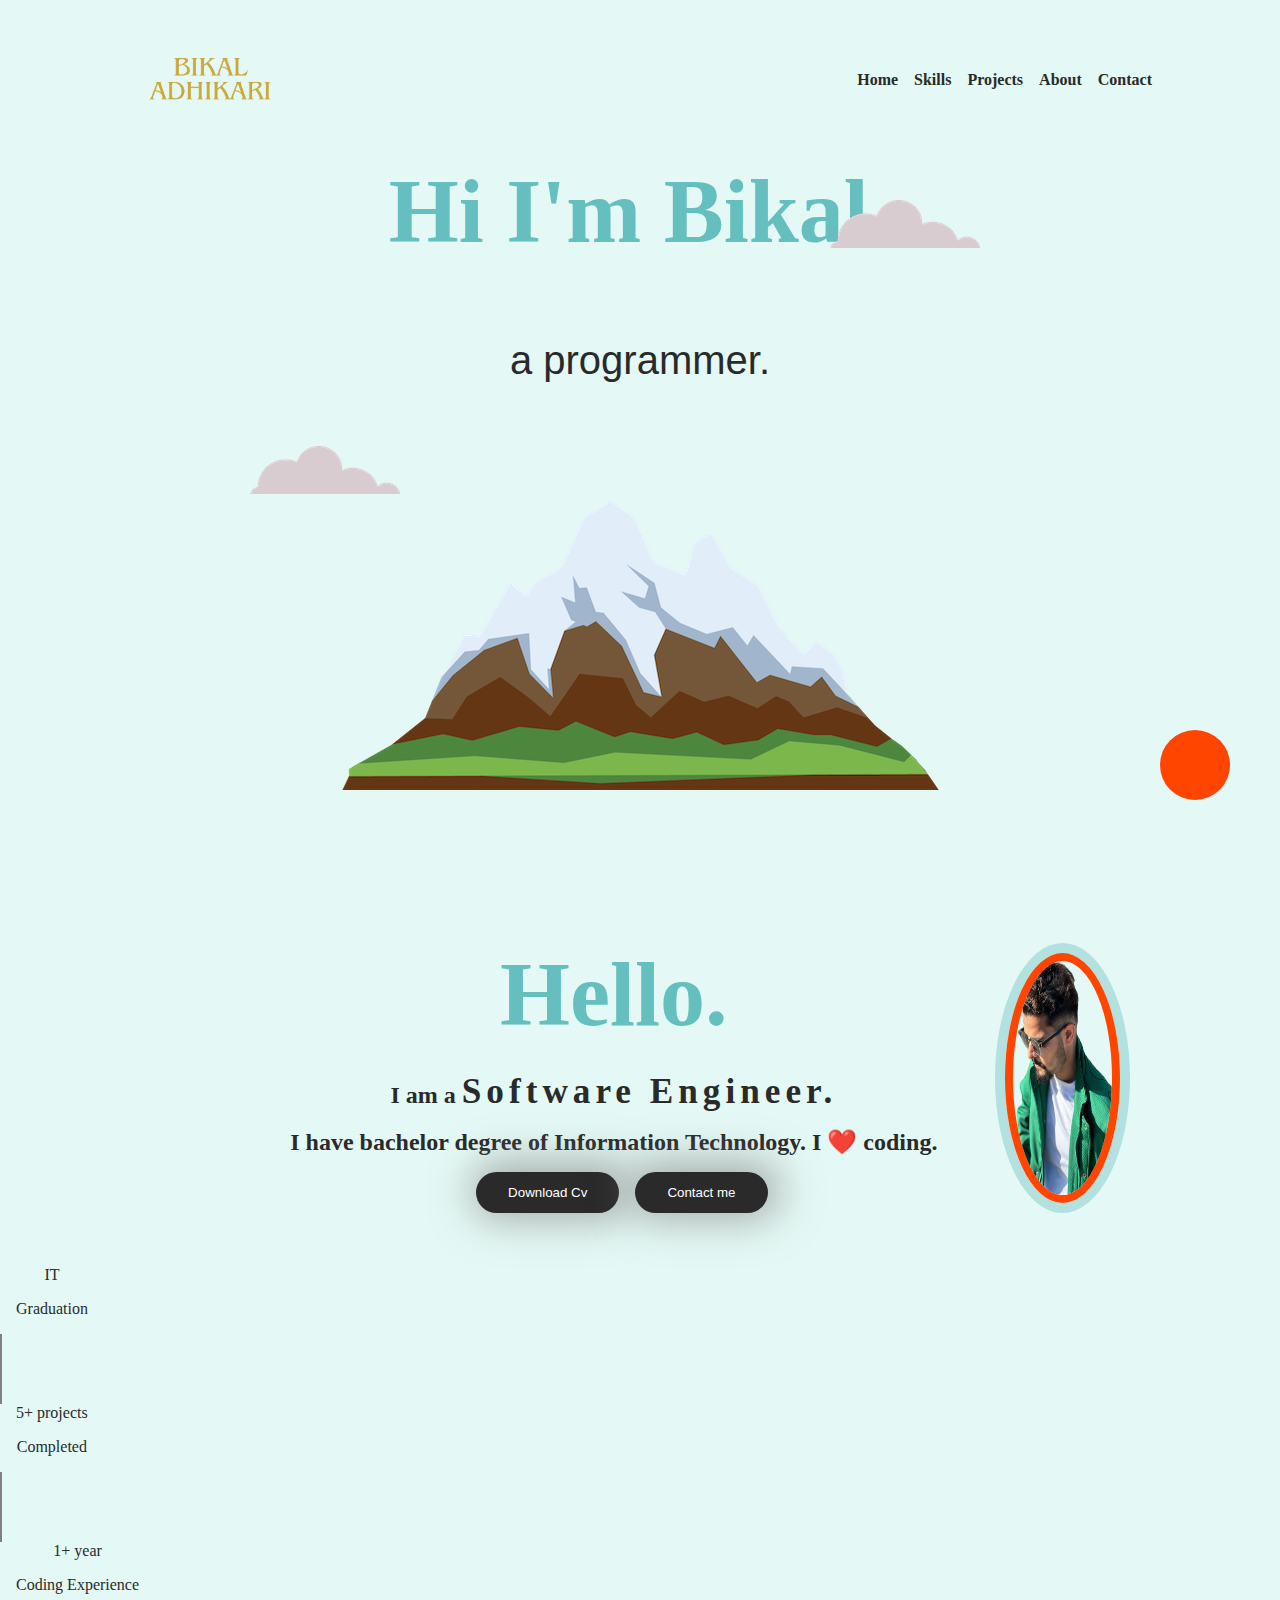
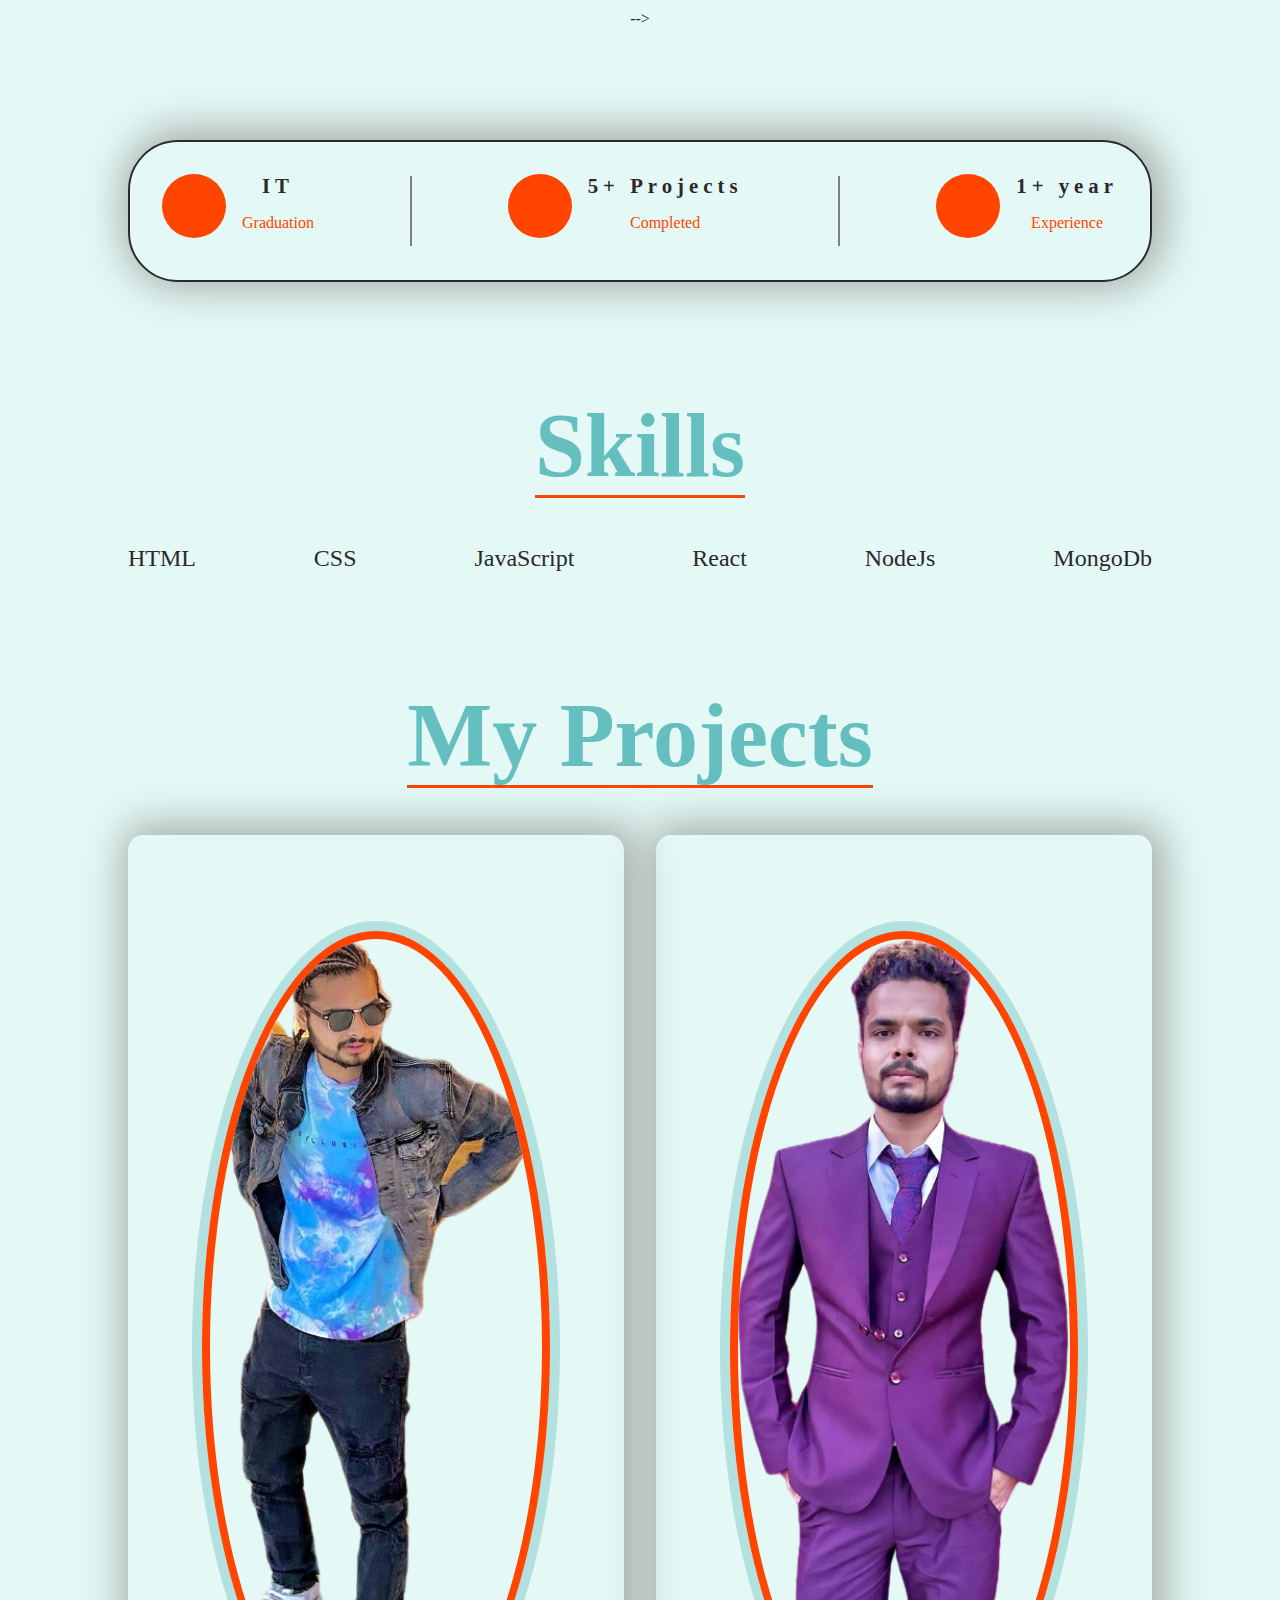
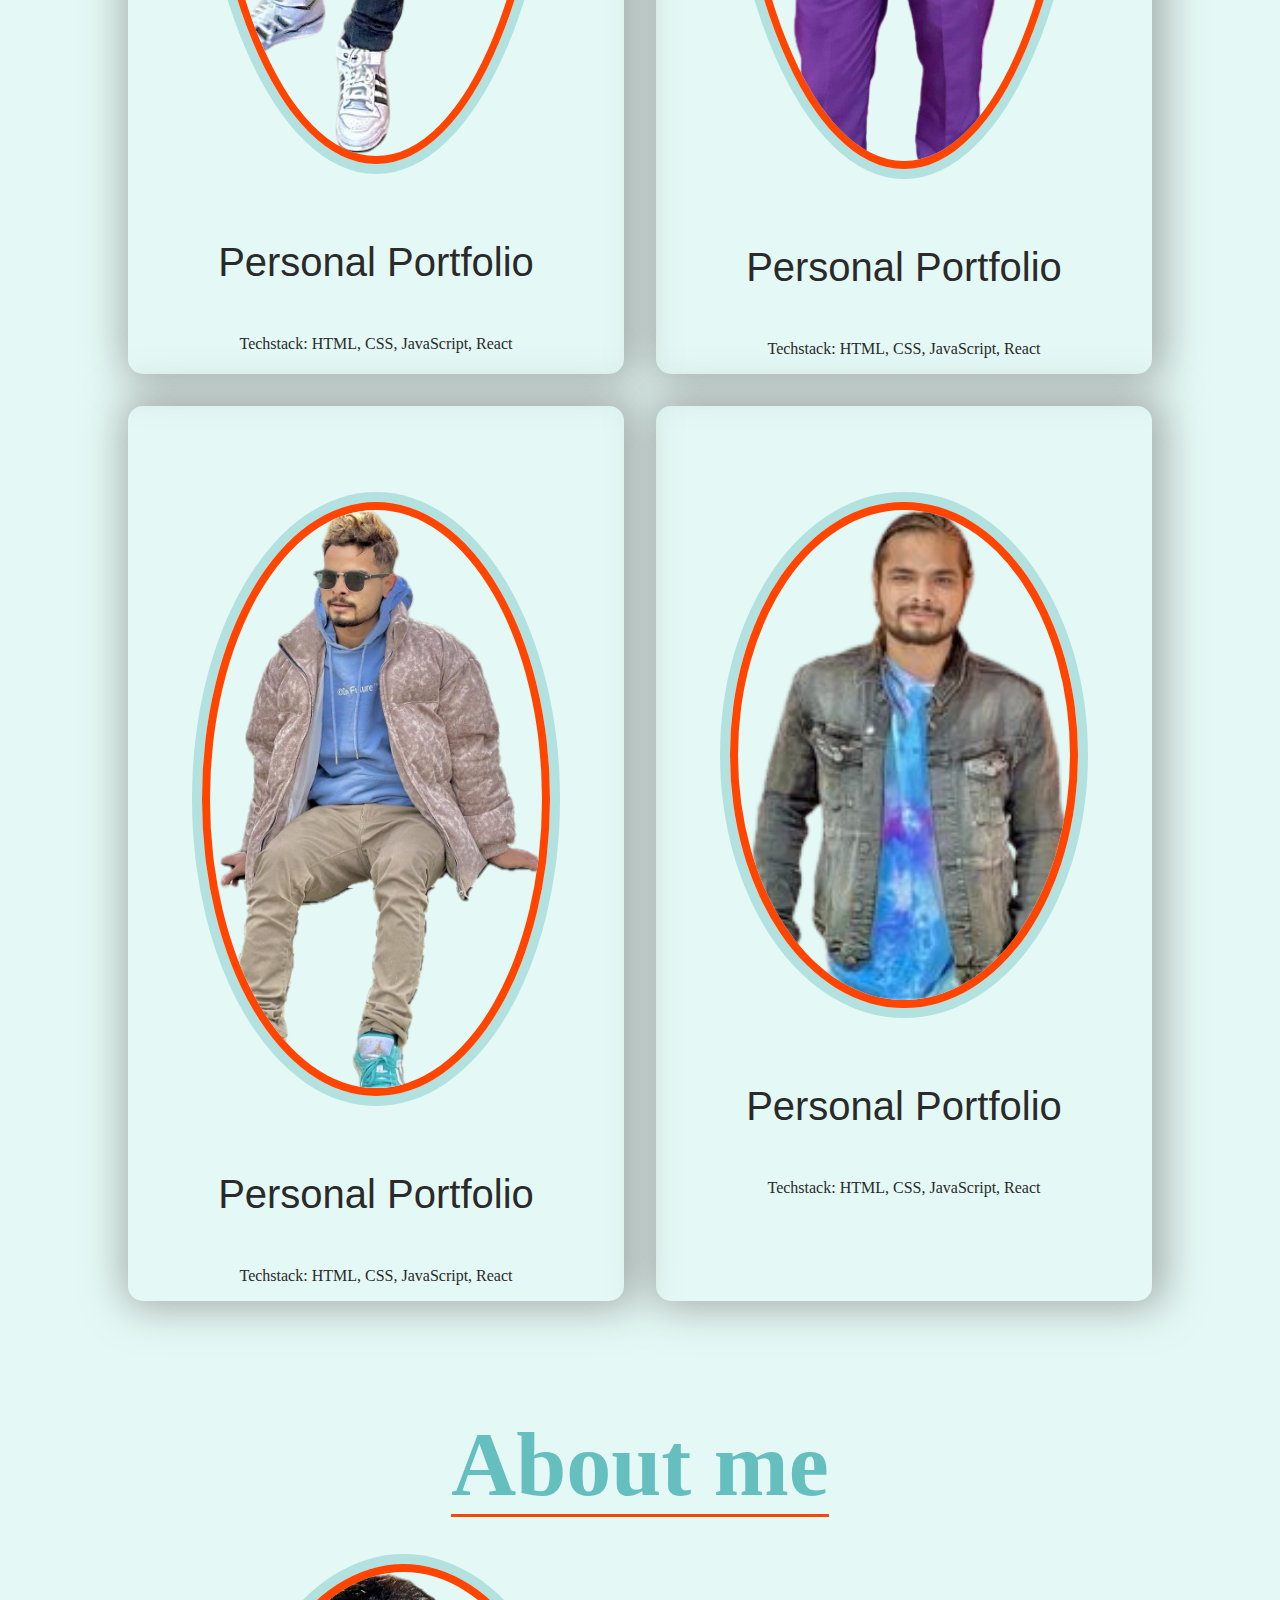
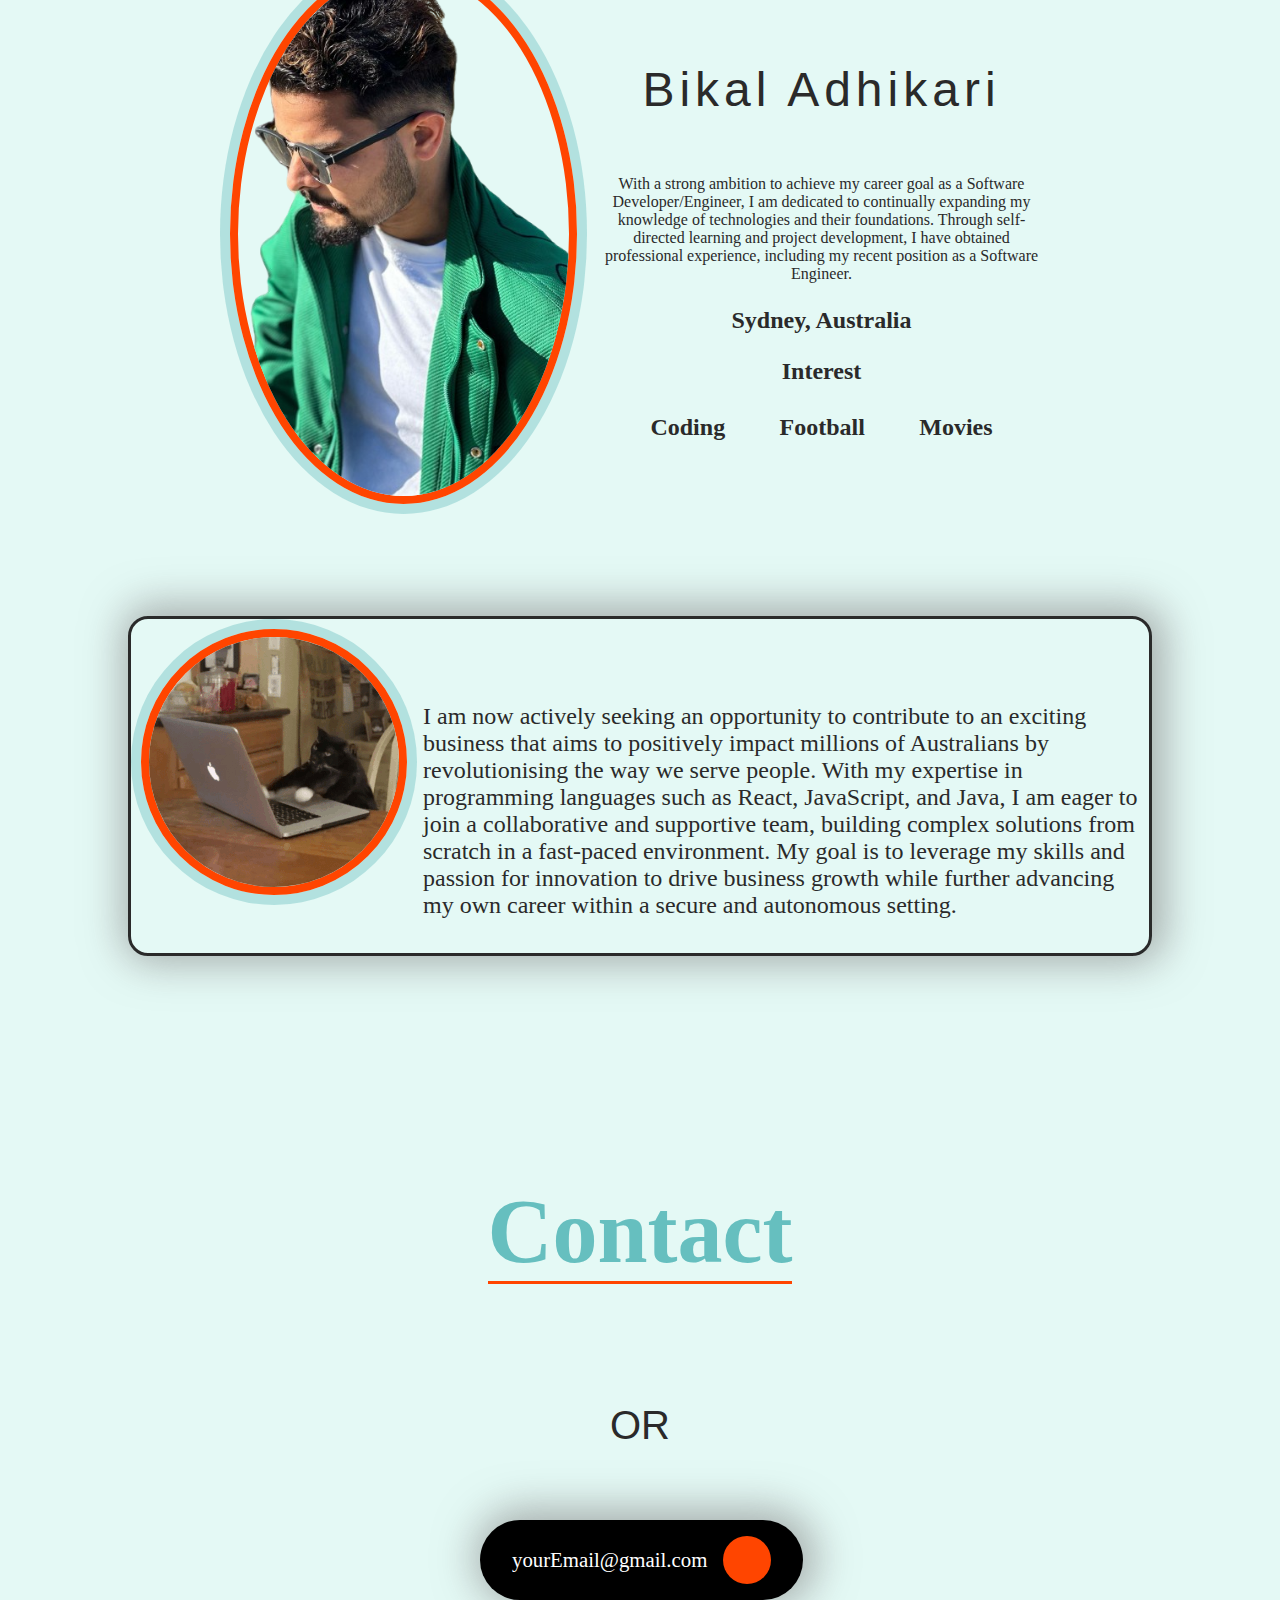
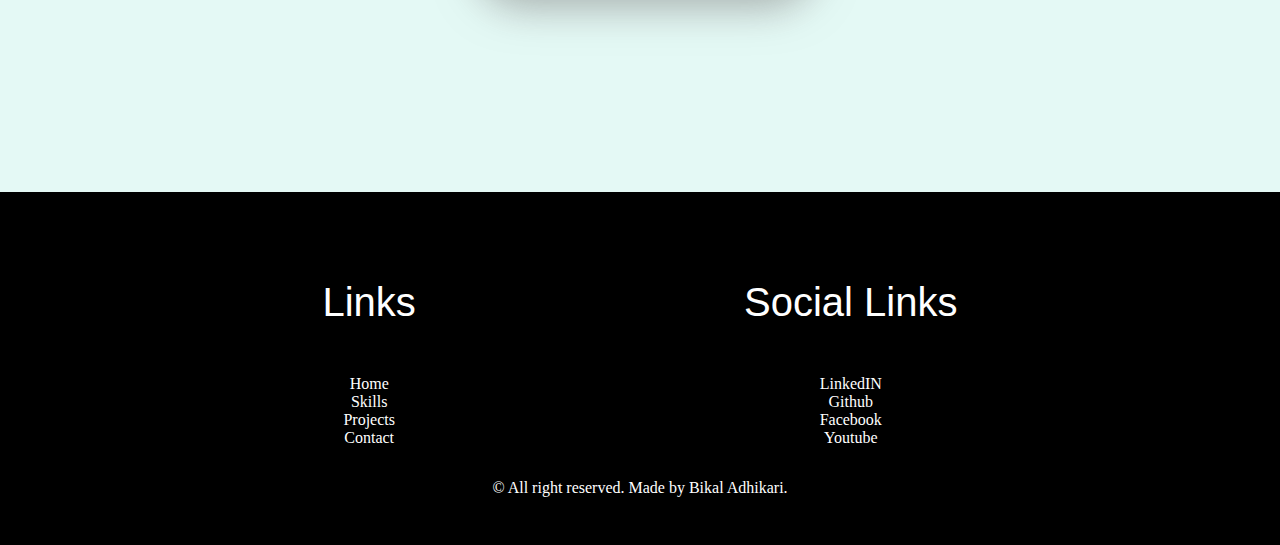
==== commit ebd3ea26: "mobile version" ====
--- a/index.html
+++ b/index.html
@@ -84,7 +84,6 @@
       </section>
 
       <!-- banner -->
-      <section class="flex banner container">
         <div class="flex info-content">
           <div class="flex icon-container">
             <i class="fa-solid fa-award"></i>
@@ -114,8 +113,39 @@
             <p>Coding Experience</p>
           </div>
         </div>
-      </section>
-
+      </section> -->
+      <section class="flex banner container">
+        <div class="flex info-content">
+          <div class="flex icon-container">
+            <i class="fa-solid fa-award"></i>
+          </div>
+          <div>
+            <span>IT</span>
+            <p>Graduation</p>
+          </div>
+        </div>
+        <div class="info-divider"></div>
+        <div class="flex info-content">
+          <div class="flex icon-container">
+            <i class="fa-solid fa-award"></i>
+          </div>
+          <div>
+            <span>5+ Projects</span>
+            <p>Completed</p>
+          </div>
+        </div>
+
+        <div class="info-divider"></div>
+        <div class="flex info-content">
+          <div class="flex icon-container">
+            <i class="fa-solid fa-award"></i>
+          </div>
+          <div>
+            <span>1+ year</span>
+            <p>Experience</p>
+          </div>
+        </div>
+      </section>
       <!-- skills  -->
 
       <section class="skills" id="skills">
@@ -216,7 +246,7 @@
       <section class="about" id="about">
         <h2 class="title"><span>About me</span></h2>
         <div class="grid container about-content">
-          <div class="flex myImg">
+          <div class="flex myImg container">
             <img src="./assets/Bikal2.png" alt="bikal" />
 
             <div class="my-bio container">
@@ -267,7 +297,7 @@
           <a href="tel:0451677236"><i class="fa-solid fa-mobile"></i></a>
         </div>
         <h3>OR</h3>
-        <div class="flex">
+        <div class="flex container">
           <a href="mailto:real@email.com" class="email-section">
             <div class="email flex">
               <span>yourEmail@gmail.com</span>
--- a/style.css
+++ b/style.css
@@ -235,6 +235,46 @@
 }
 
 /* banner  */
+/* .banner {
+  margin-top: 7rem;
+  border: 2px solid var(--border-color);
+  border-radius: 50px;
+  justify-content: space-between;
+  align-items: center;
+  padding: 2rem;
+  flex-wrap: wrap;
+  box-shadow: var(--shadow);
+}
+
+.banner .info-content div span {
+  font-weight: bolder;
+  font-size: 1.3rem;
+  letter-spacing: 5px;
+}
+
+.banner .info-content div p {
+  color: var(--color-orange);
+}
+
+.banner .icon-container {
+  background: var(--color-orange);
+  width: 4rem;
+  height: 4rem;
+  border-radius: 50%;
+  justify-content: center;
+  align-items: center;
+}
+
+.banner .icon-container i {
+  font-size: 3rem;
+  color: var(--dark-text-color);
+}
+.info-divider {
+  background: grey;
+  height: 70px;
+  width: 2px;
+} */
+
 .banner {
   margin-top: 7rem;
   border: 2px solid var(--border-color);
@@ -243,6 +283,7 @@
   align-items: center;
   padding: 2rem;
   flex-wrap: wrap;
+
   box-shadow: var(--shadow);
 }
 
@@ -251,7 +292,6 @@
   font-size: 1.3rem;
   letter-spacing: 5px;
 }
-
 .banner .info-content div p {
   color: var(--color-orange);
 }
@@ -261,20 +301,22 @@
   width: 4rem;
   height: 4rem;
   border-radius: 50%;
+
   justify-content: center;
   align-items: center;
 }
 
 .banner .icon-container i {
-  font-size: 3rem;
-  color: var(--dark-text-color);
-}
+  font-size: 2rem;
+
+  color: white;
+}
+
 .info-divider {
   background: grey;
   height: 70px;
   width: 2px;
 }
-
 /* skils  */
 
 .skills {
@@ -538,7 +580,6 @@
 
   .banner {
     flex-direction: column;
-
     align-items: flex-start;
     padding-left: 20%;
   }
@@ -556,9 +597,21 @@
     flex-direction: column;
     align-items: center;
   }
-  /* .about .myImg {
-    width: 60%;
-  } */
+  .about .myImg {
+    flex-direction: column;
+  }
+
+  .about .typing {
+    display: none;
+  }
+
+  .about {
+    padding-bottom: 5px;
+  }
+
+  .contact {
+    padding-top: 5px;
+  }
 
   /* Menu  */
   .menu {
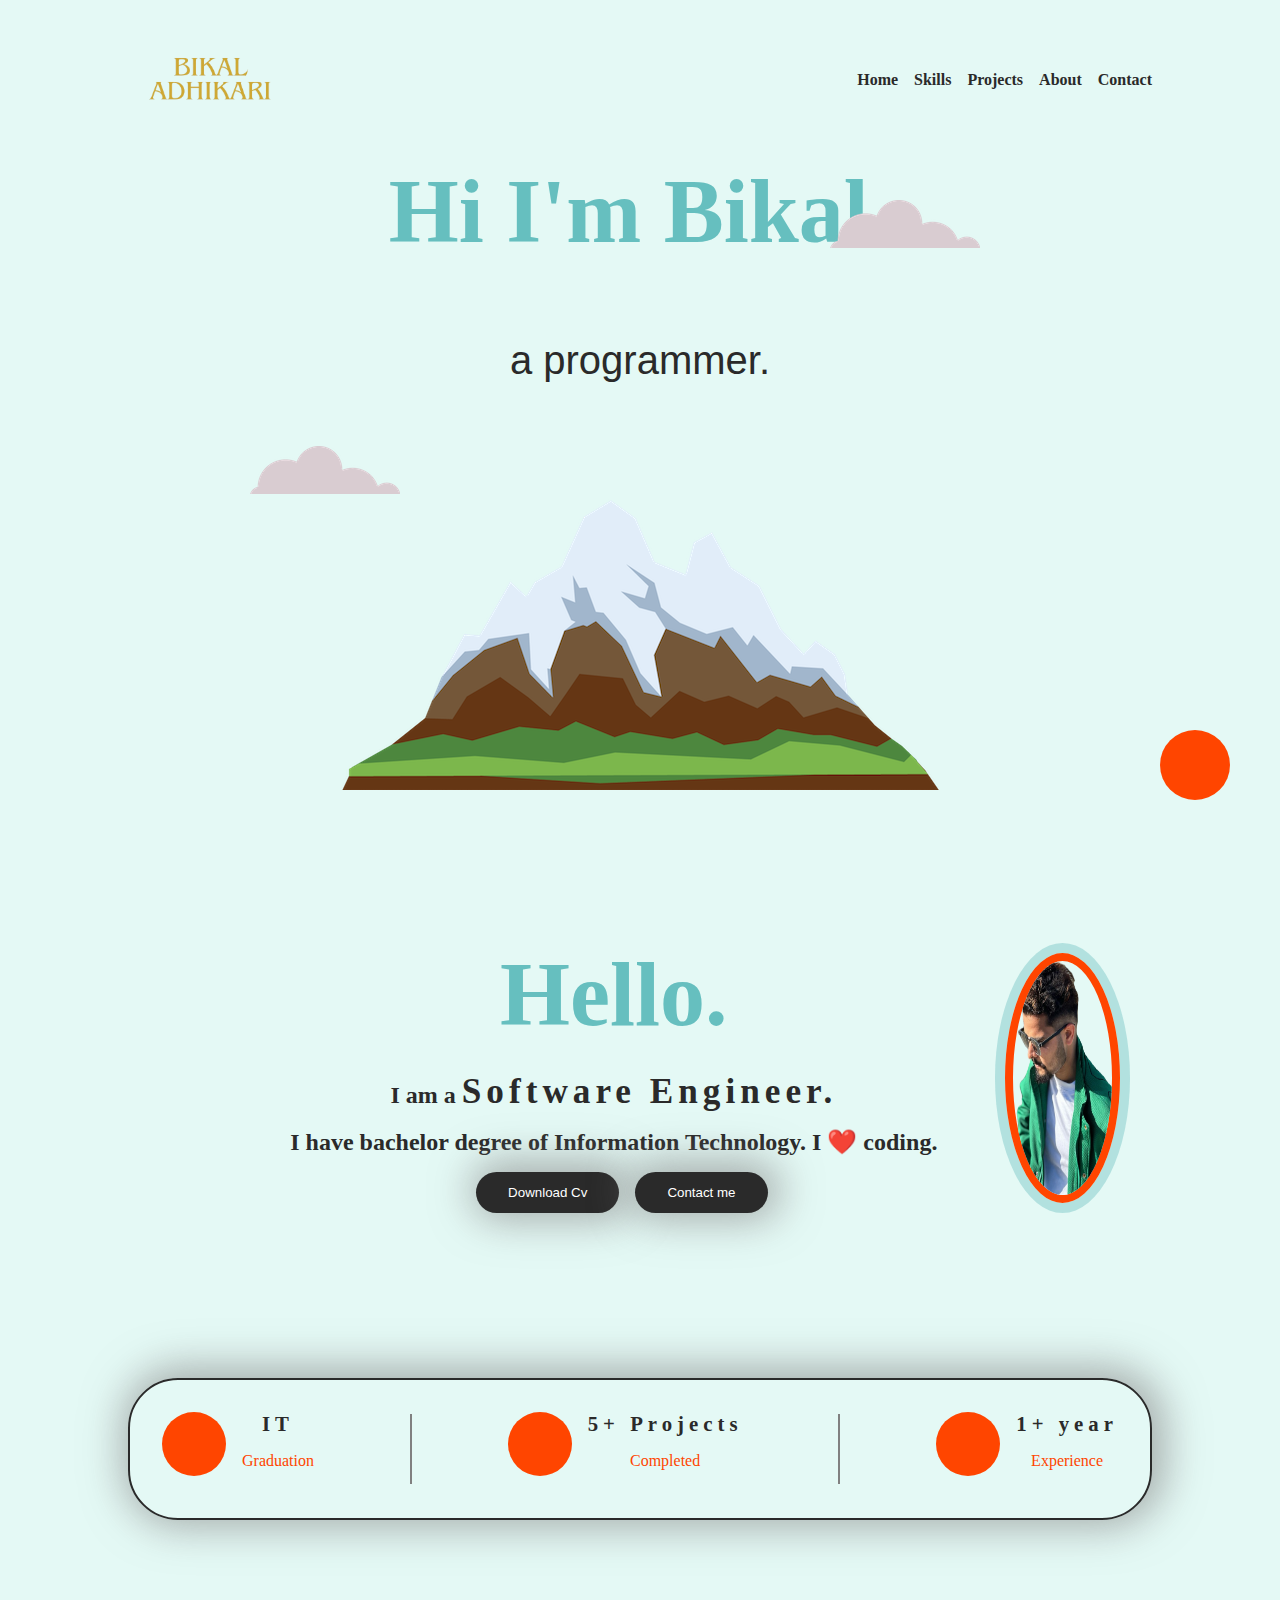
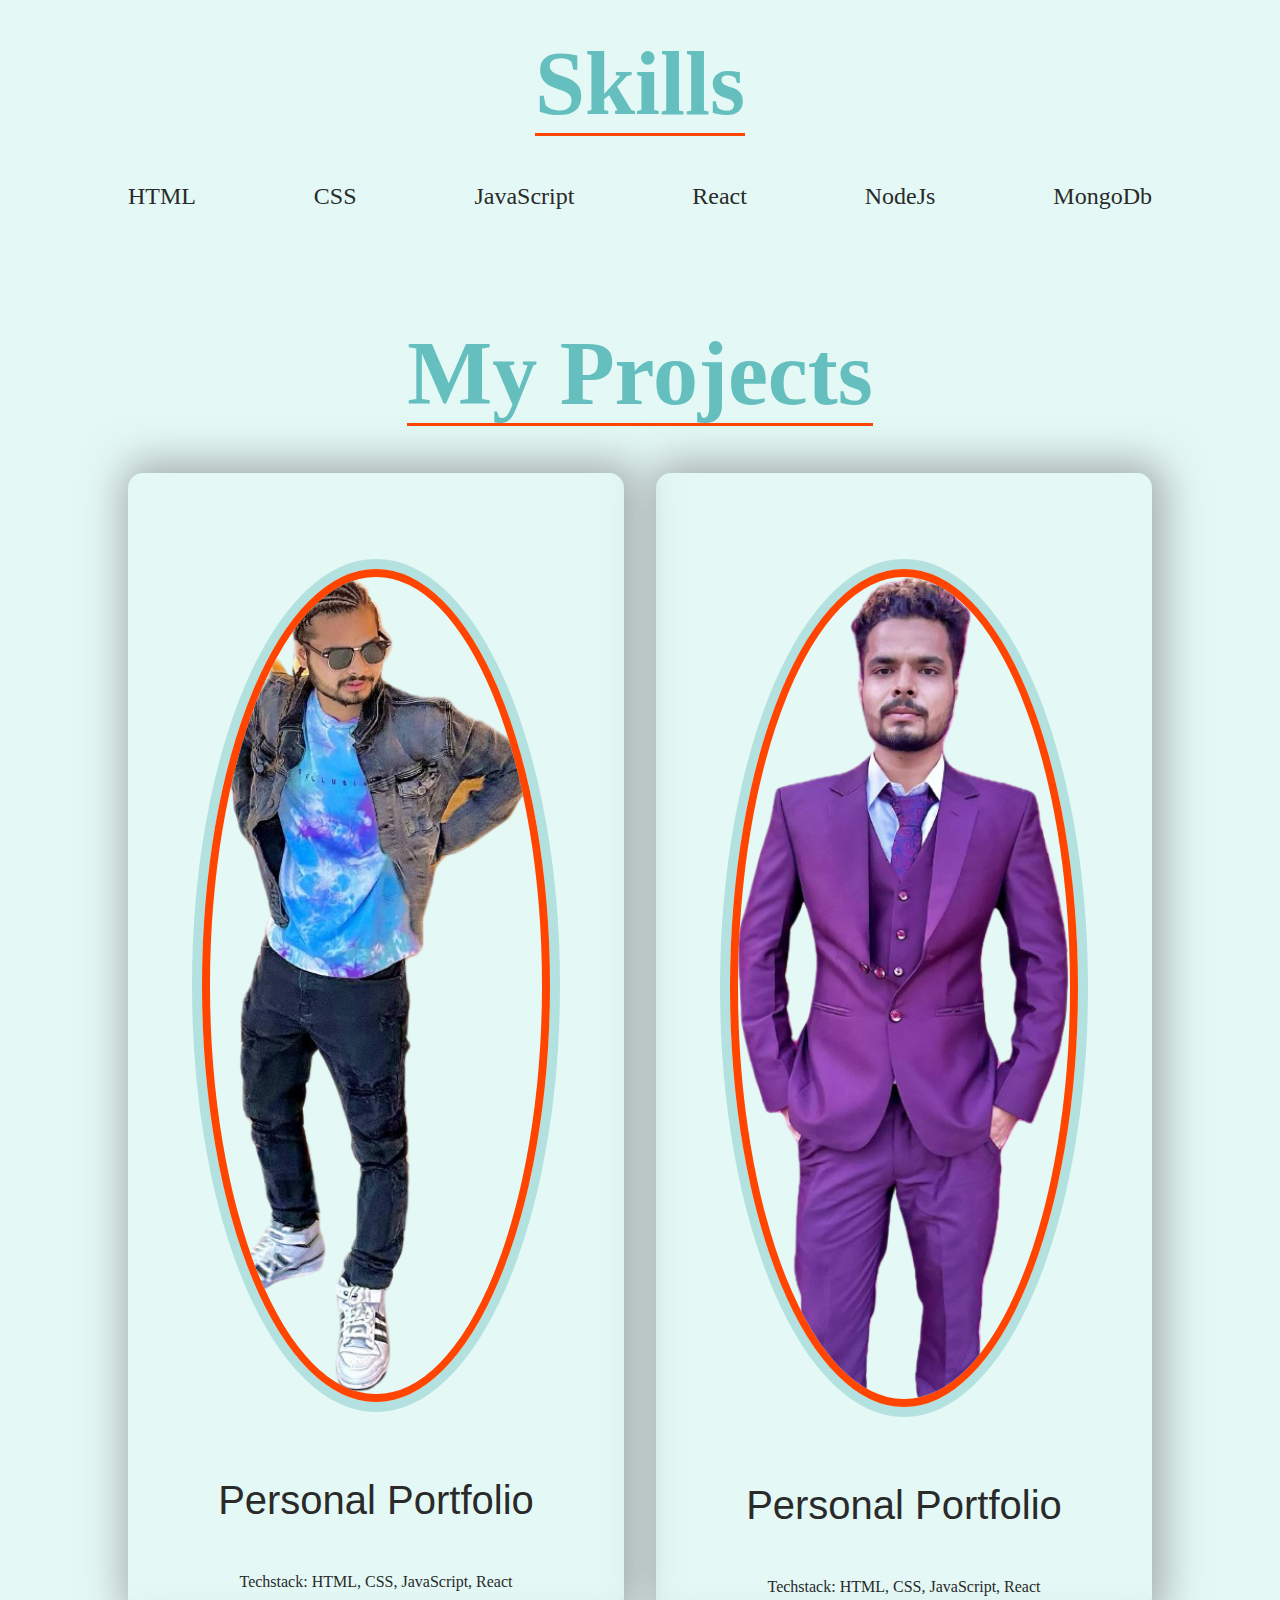
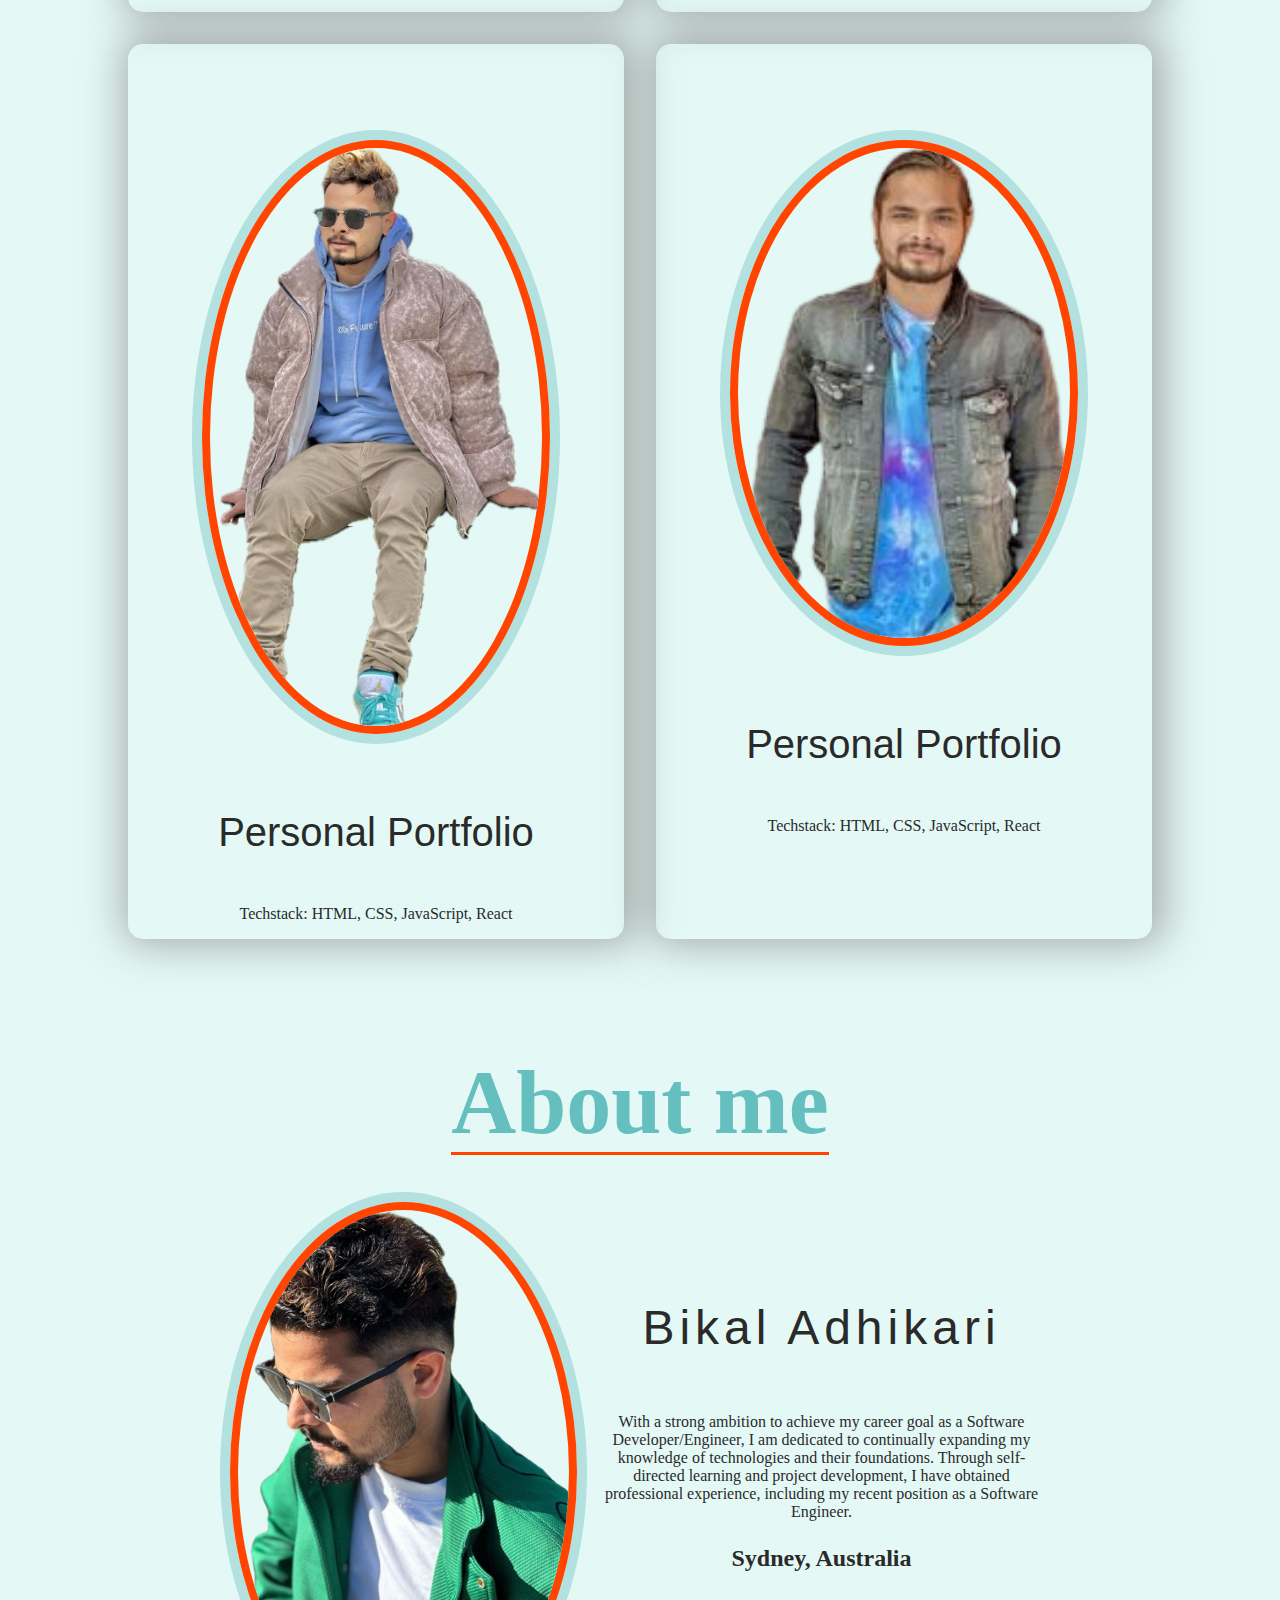
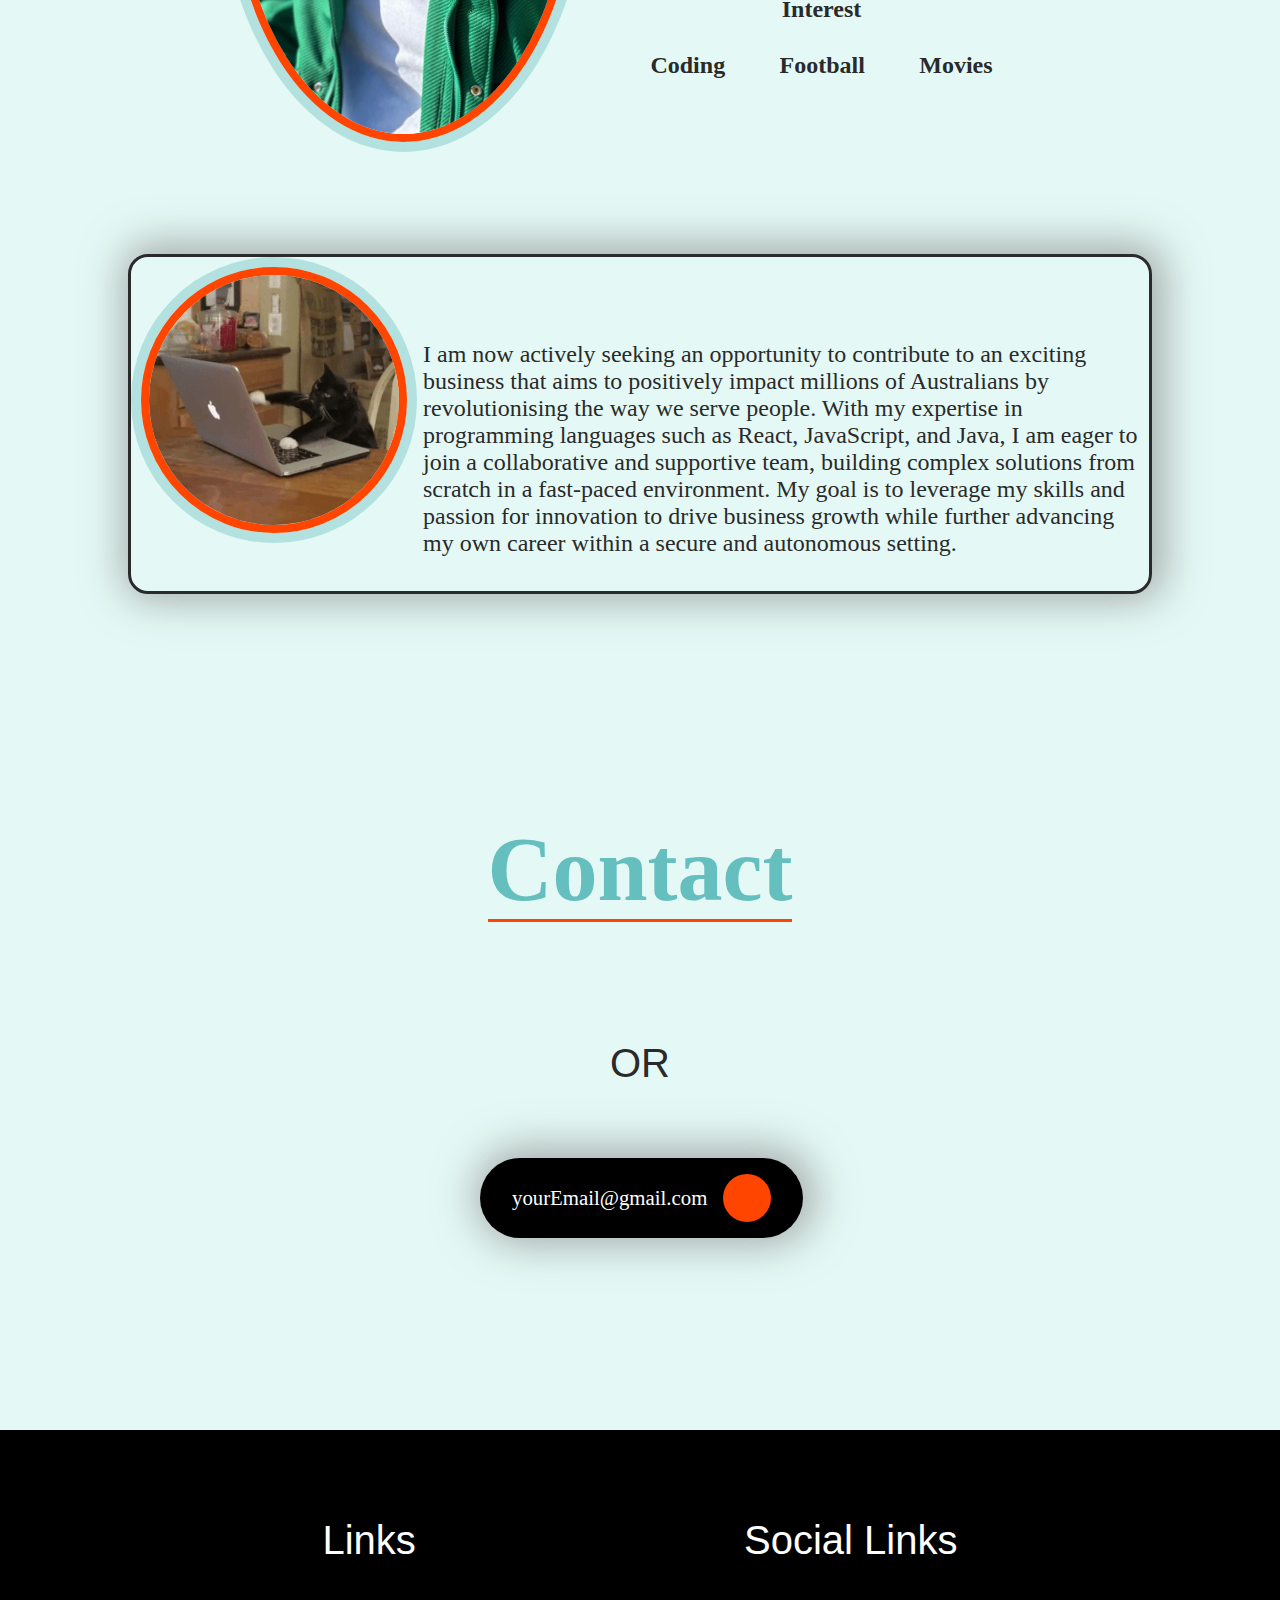
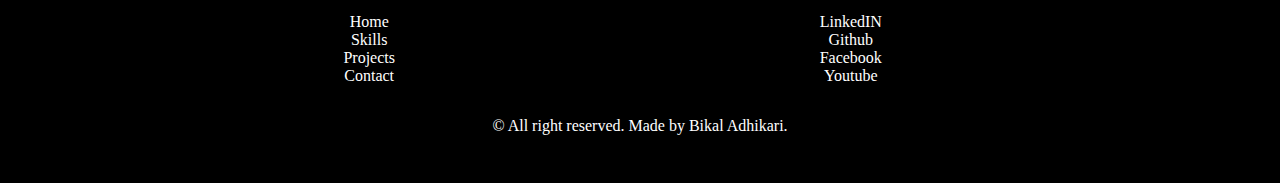
==== commit 809fb352: "mobile version completed" ====
--- a/index.html
+++ b/index.html
@@ -84,36 +84,7 @@
       </section>
 
       <!-- banner -->
-        <div class="flex info-content">
-          <div class="flex icon-container">
-            <i class="fa-solid fa-award"></i>
-          </div>
-          <div>
-            <span>IT</span>
-            <p>Graduation</p>
-          </div>
-        </div>
-        <div class="info-divider"></div>
-        <div class="flex info-content">
-          <div class="flex icon-container">
-            <i class="fa-solid fa-award"></i>
-          </div>
-          <div>
-            <span>5+ projects</span>
-            <p>Completed</p>
-          </div>
-        </div>
-        <div class="info-divider"></div>
-        <div class="flex info-content">
-          <div class="flex icon-container">
-            <i class="fa-solid fa-award"></i>
-          </div>
-          <div>
-            <span>1+ year</span>
-            <p>Coding Experience</p>
-          </div>
-        </div>
-      </section> -->
+
       <section class="flex banner container">
         <div class="flex info-content">
           <div class="flex icon-container">
@@ -291,9 +262,15 @@
       <section class="container contact" id="contact">
         <h2 class="title"><span>Contact</span></h2>
         <div class="flex social">
-          <a href=""><i class="fa-brands fa-linkedin"></i></a>
-          <a href=""><i class="fa-brands fa-github"></i></a>
-          <a href=""> <i class="fa-brands fa-youtube"></i></a>
+          <a href="https://www.linkedin.com/in/bikal-adhikari/" target="_blank"
+            ><i class="fa-brands fa-linkedin"></i
+          ></a>
+          <a href="https://github.com/Bikal-Adhikari" target="_blank"
+            ><i class="fa-brands fa-github"></i
+          ></a>
+          <a href="https://youtube.com" target="_blank">
+            <i class="fa-brands fa-youtube"></i
+          ></a>
           <a href="tel:0451677236"><i class="fa-solid fa-mobile"></i></a>
         </div>
         <h3>OR</h3>
@@ -317,19 +294,31 @@
           <div class="links">
             <h3>Links</h3>
             <ul>
-              <li><a href="">Home</a></li>
-              <li><a href="">Skills</a></li>
-              <li><a href="">Projects</a></li>
-              <li><a href="">Contact</a></li>
+              <li><a href="#header">Home</a></li>
+              <li><a href="#skills">Skills</a></li>
+              <li><a href="#projects">Projects</a></li>
+              <li><a href="#contact">Contact</a></li>
             </ul>
           </div>
           <div class="socials">
             <h3>Social Links</h3>
             <ul>
-              <li><a href="" target="_blank">LinkedIN</a></li>
-              <li><a href="" target="_blank">Github</a></li>
-              <li><a href="" target="_blank">Facebook</a></li>
-              <li><a href="" target="_blank">Youtube</a></li>
+              <li>
+                <a
+                  href="https://www.linkedin.com/in/bikal-adhikari/"
+                  target="_blank"
+                  >LinkedIN</a
+                >
+              </li>
+              <li>
+                <a href="https://github.com/Bikal-Adhikari" target="_blank"
+                  >Github</a
+                >
+              </li>
+              <li>
+                <a href="https://facebook.com" target="_blank">Facebook</a>
+              </li>
+              <li><a href="https://youtube.com" target="_blank">Youtube</a></li>
             </ul>
           </div>
         </div>
--- a/style.css
+++ b/style.css
@@ -600,6 +600,9 @@
   .about .myImg {
     flex-direction: column;
   }
+  .about .about-content {
+    text-align: justify;
+  }
 
   .about .typing {
     display: none;
@@ -618,7 +621,7 @@
     /* display: none; */
     position: absolute;
     width: 250px;
-    top: 3.7rem;
+    top: 10rem;
     left: 100vw;
 
     background: var(--body-bg);
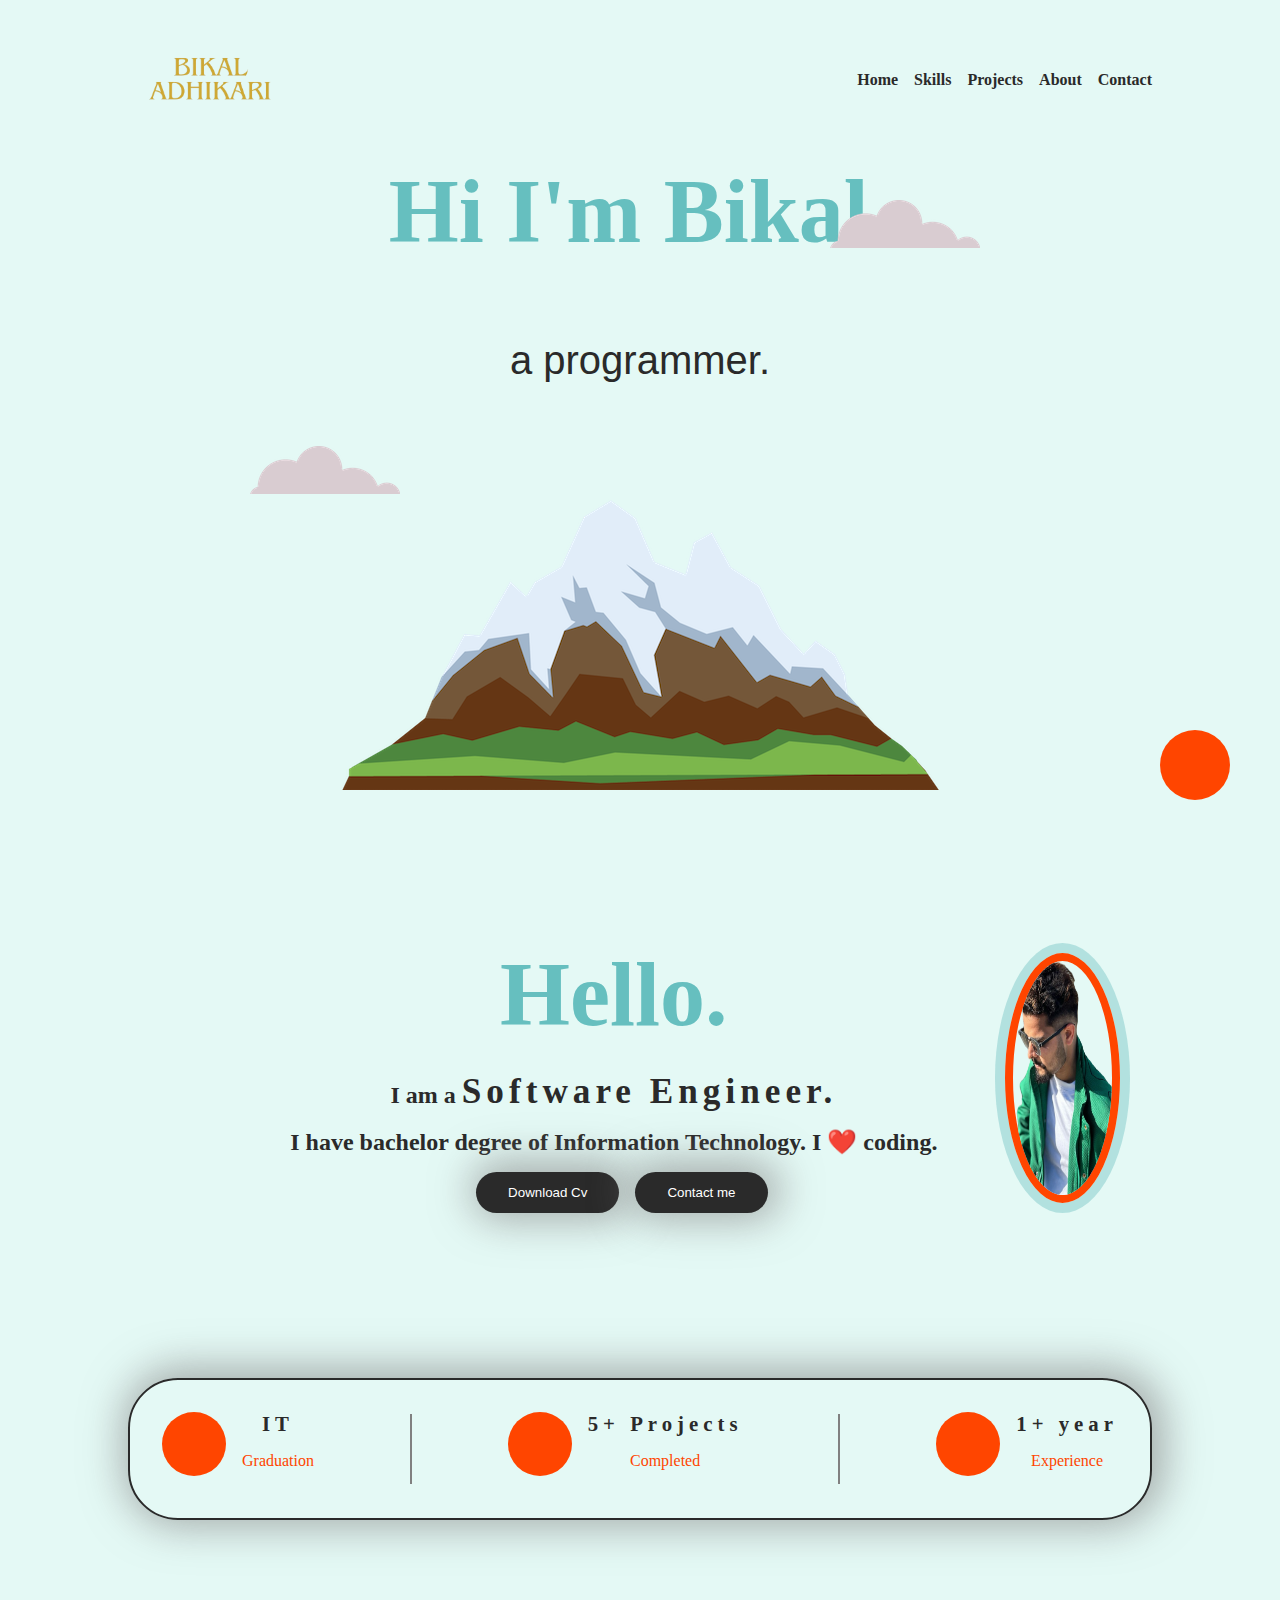
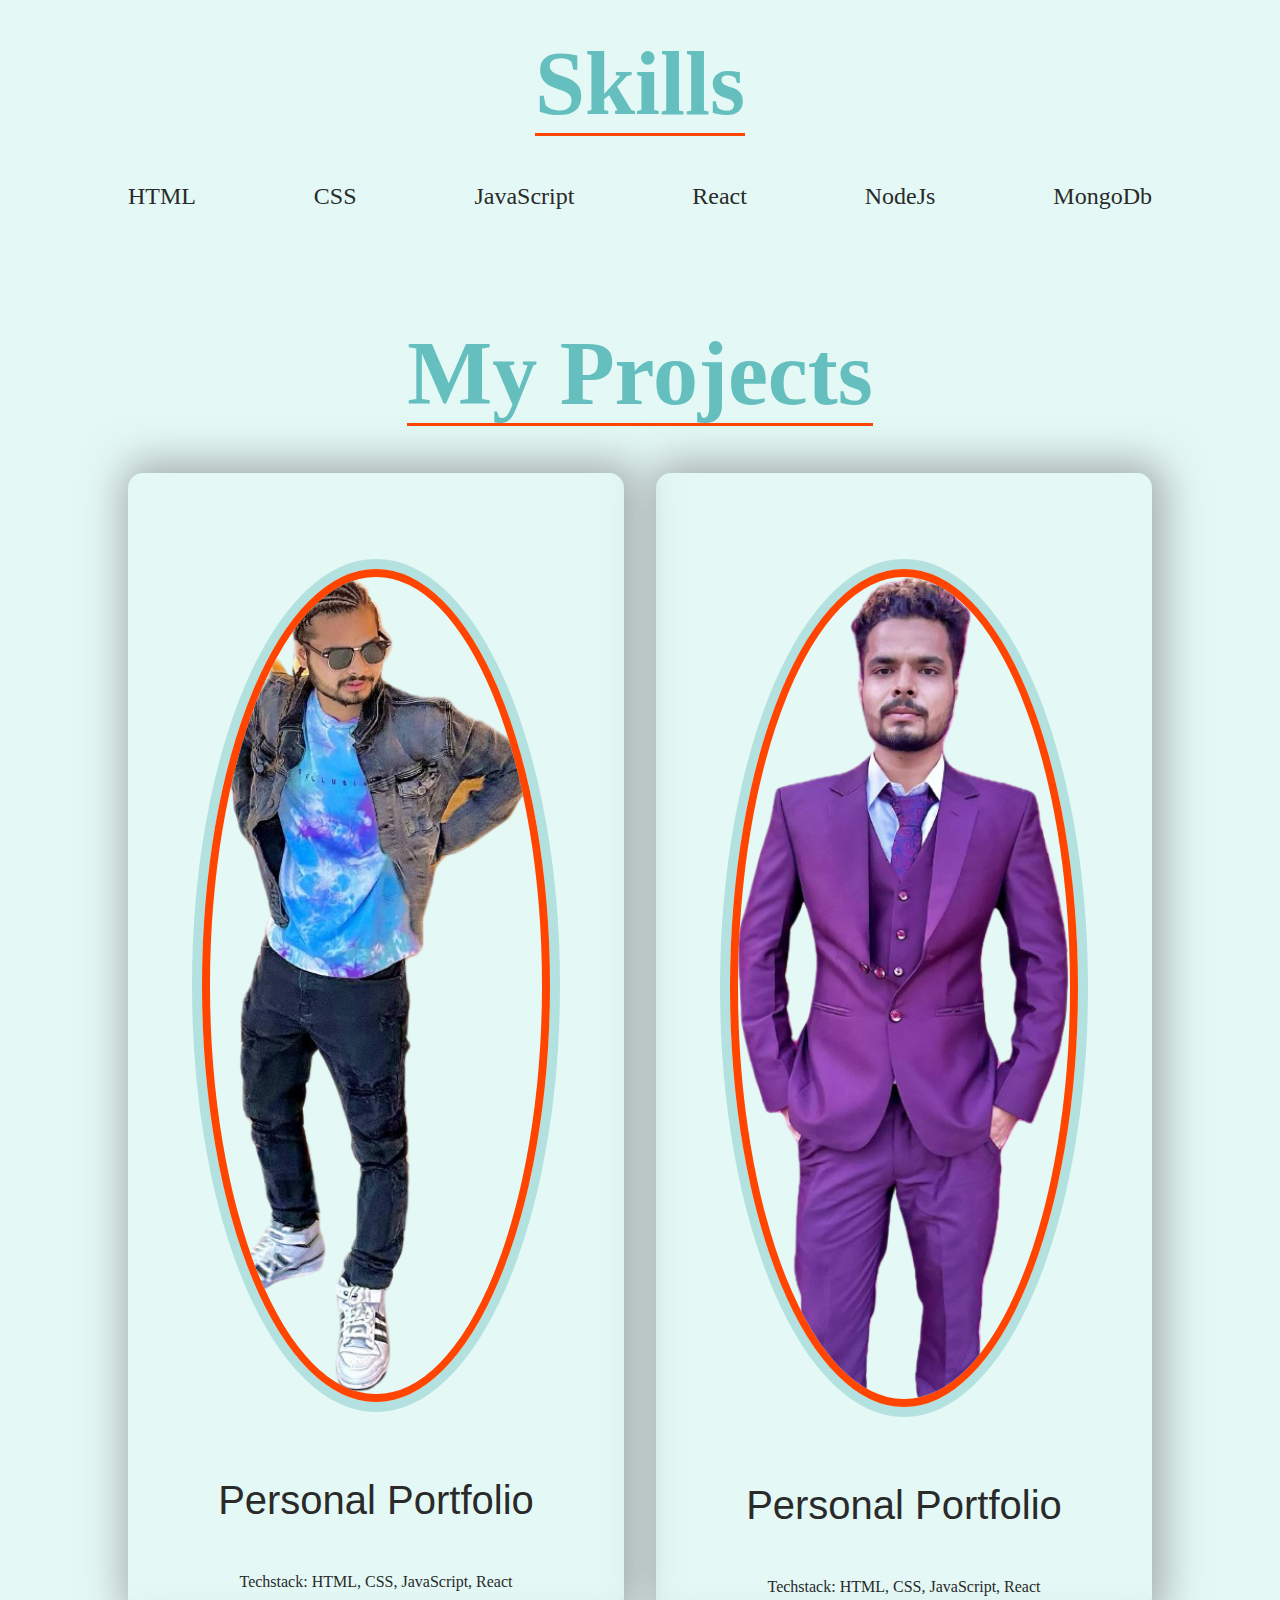
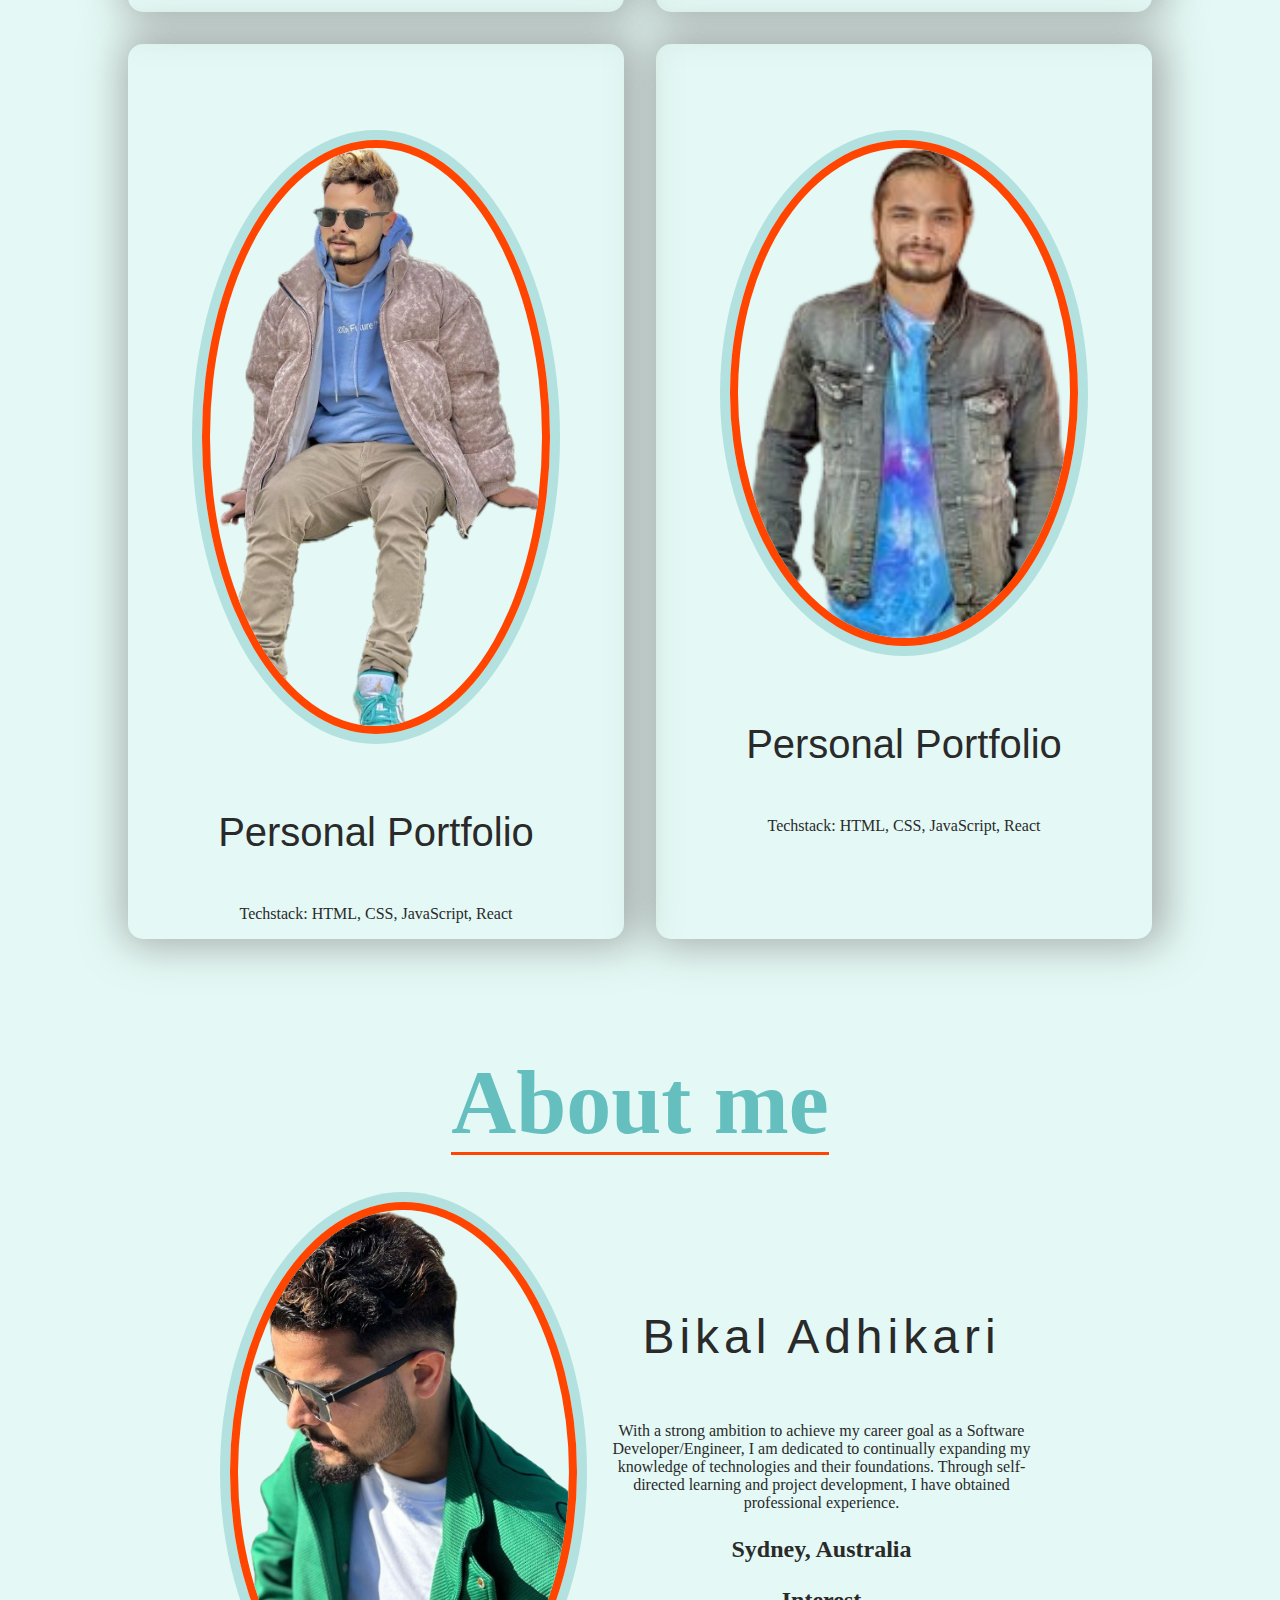
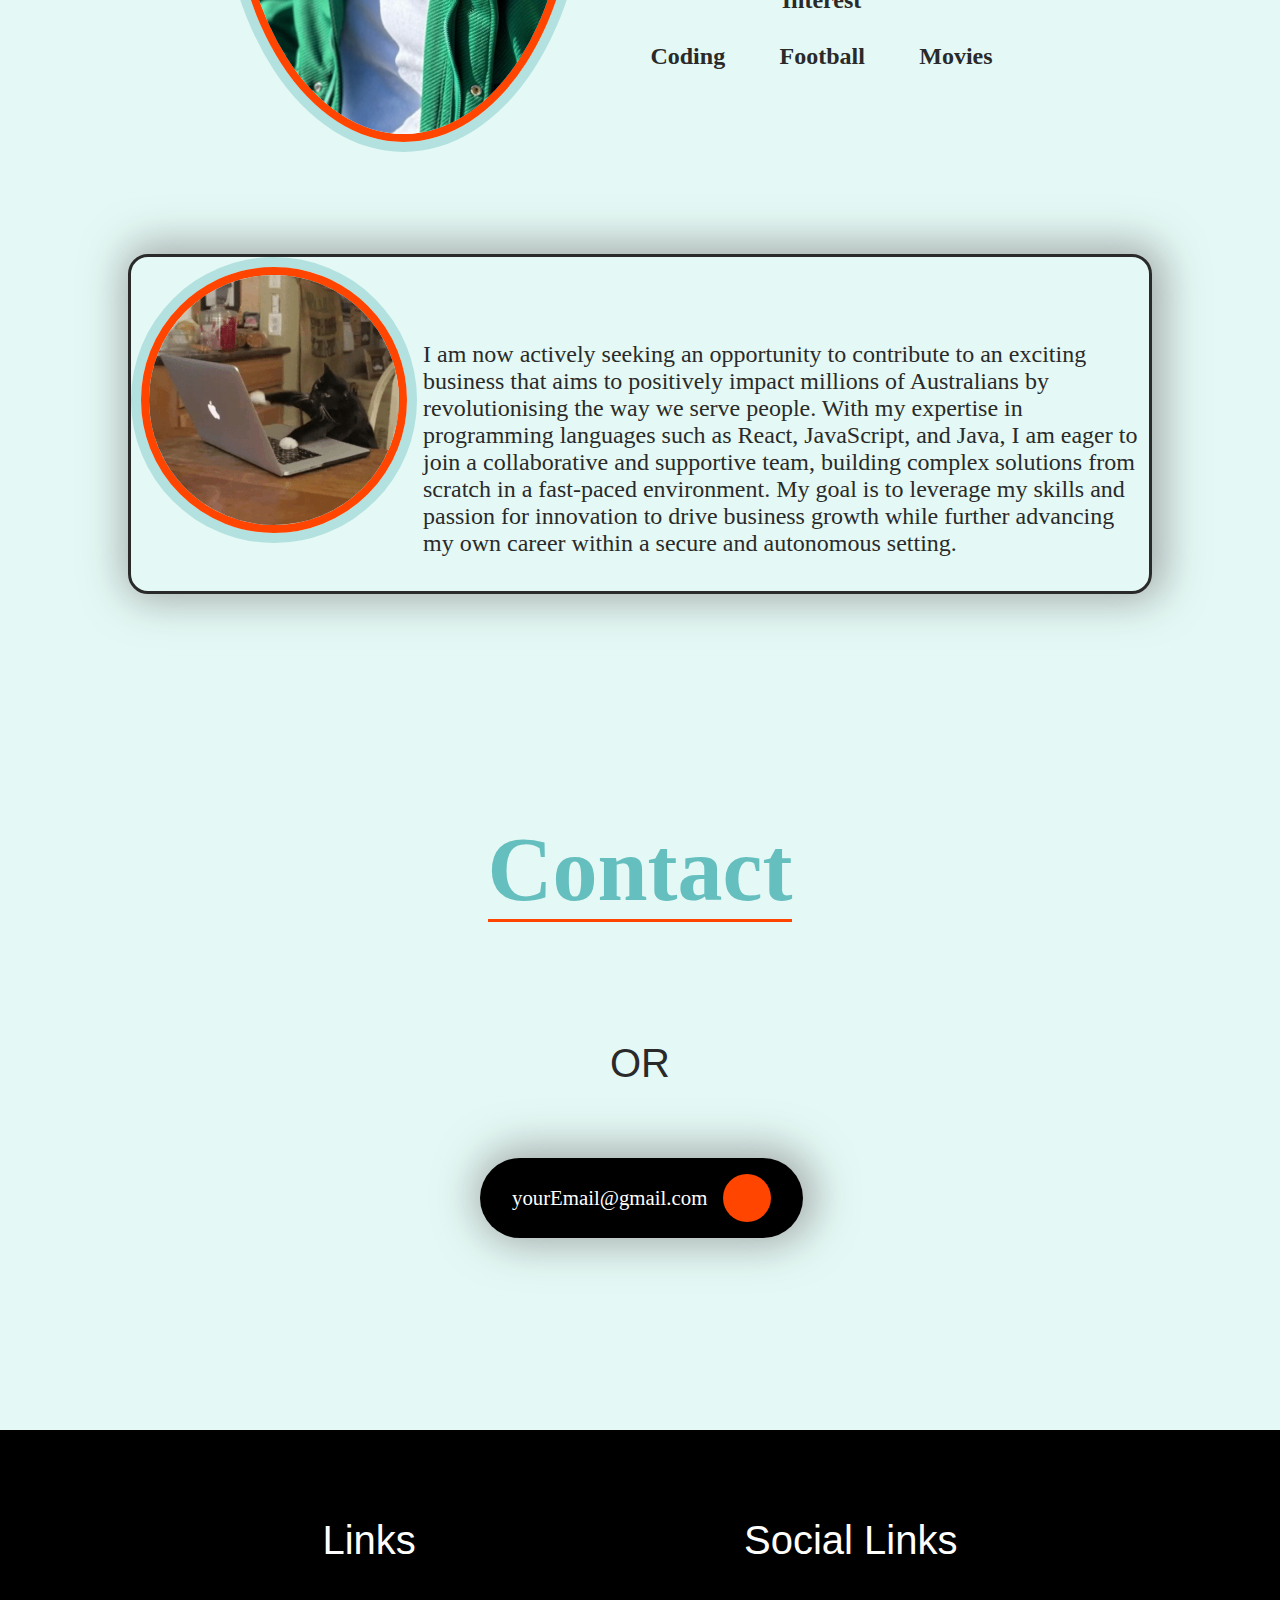
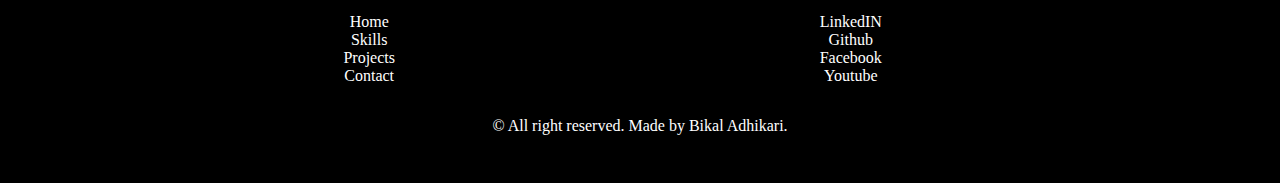
==== commit 5f39ed5b: "minor changes" ====
--- a/index.html
+++ b/index.html
@@ -227,8 +227,7 @@
                 Developer/Engineer, I am dedicated to continually expanding my
                 knowledge of technologies and their foundations. Through
                 self-directed learning and project development, I have obtained
-                professional experience, including my recent position as a
-                Software Engineer.
+                professional experience.
               </p>
               <p>Sydney, Australia</p>
               <div>
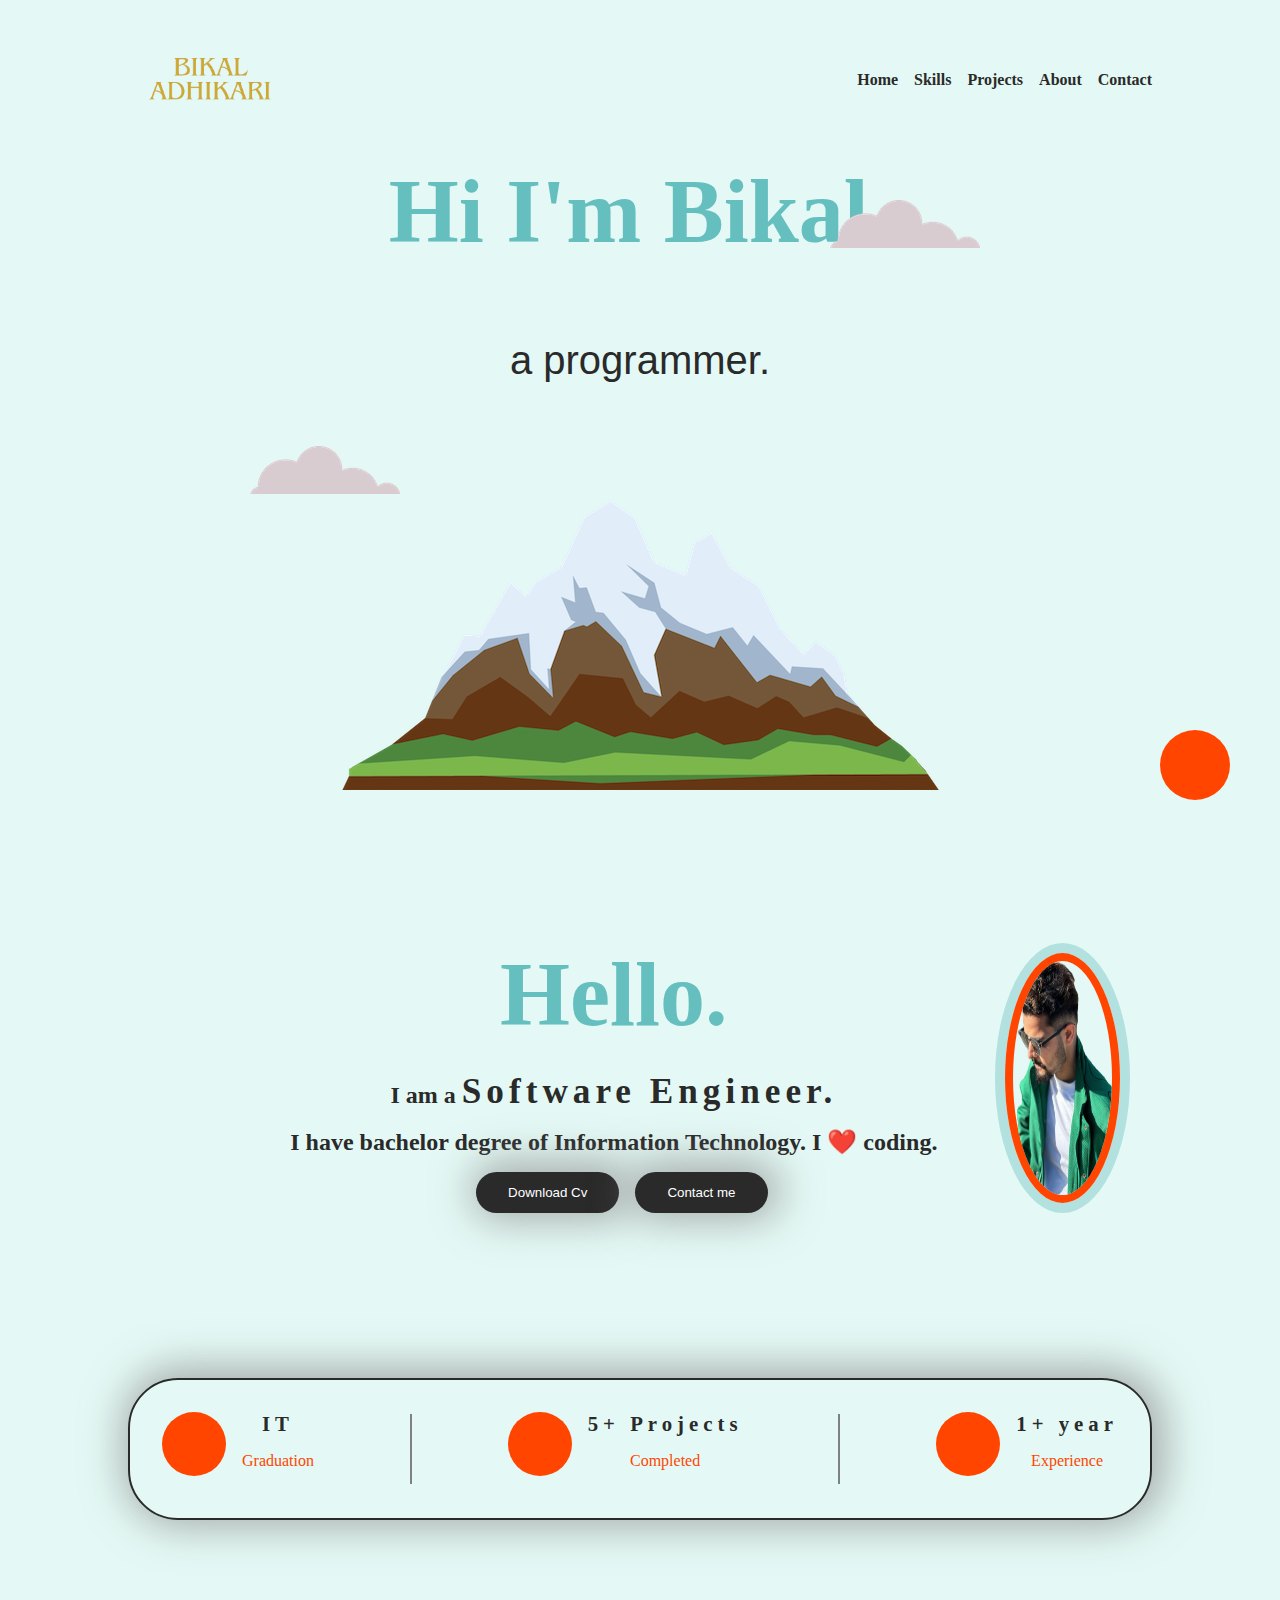
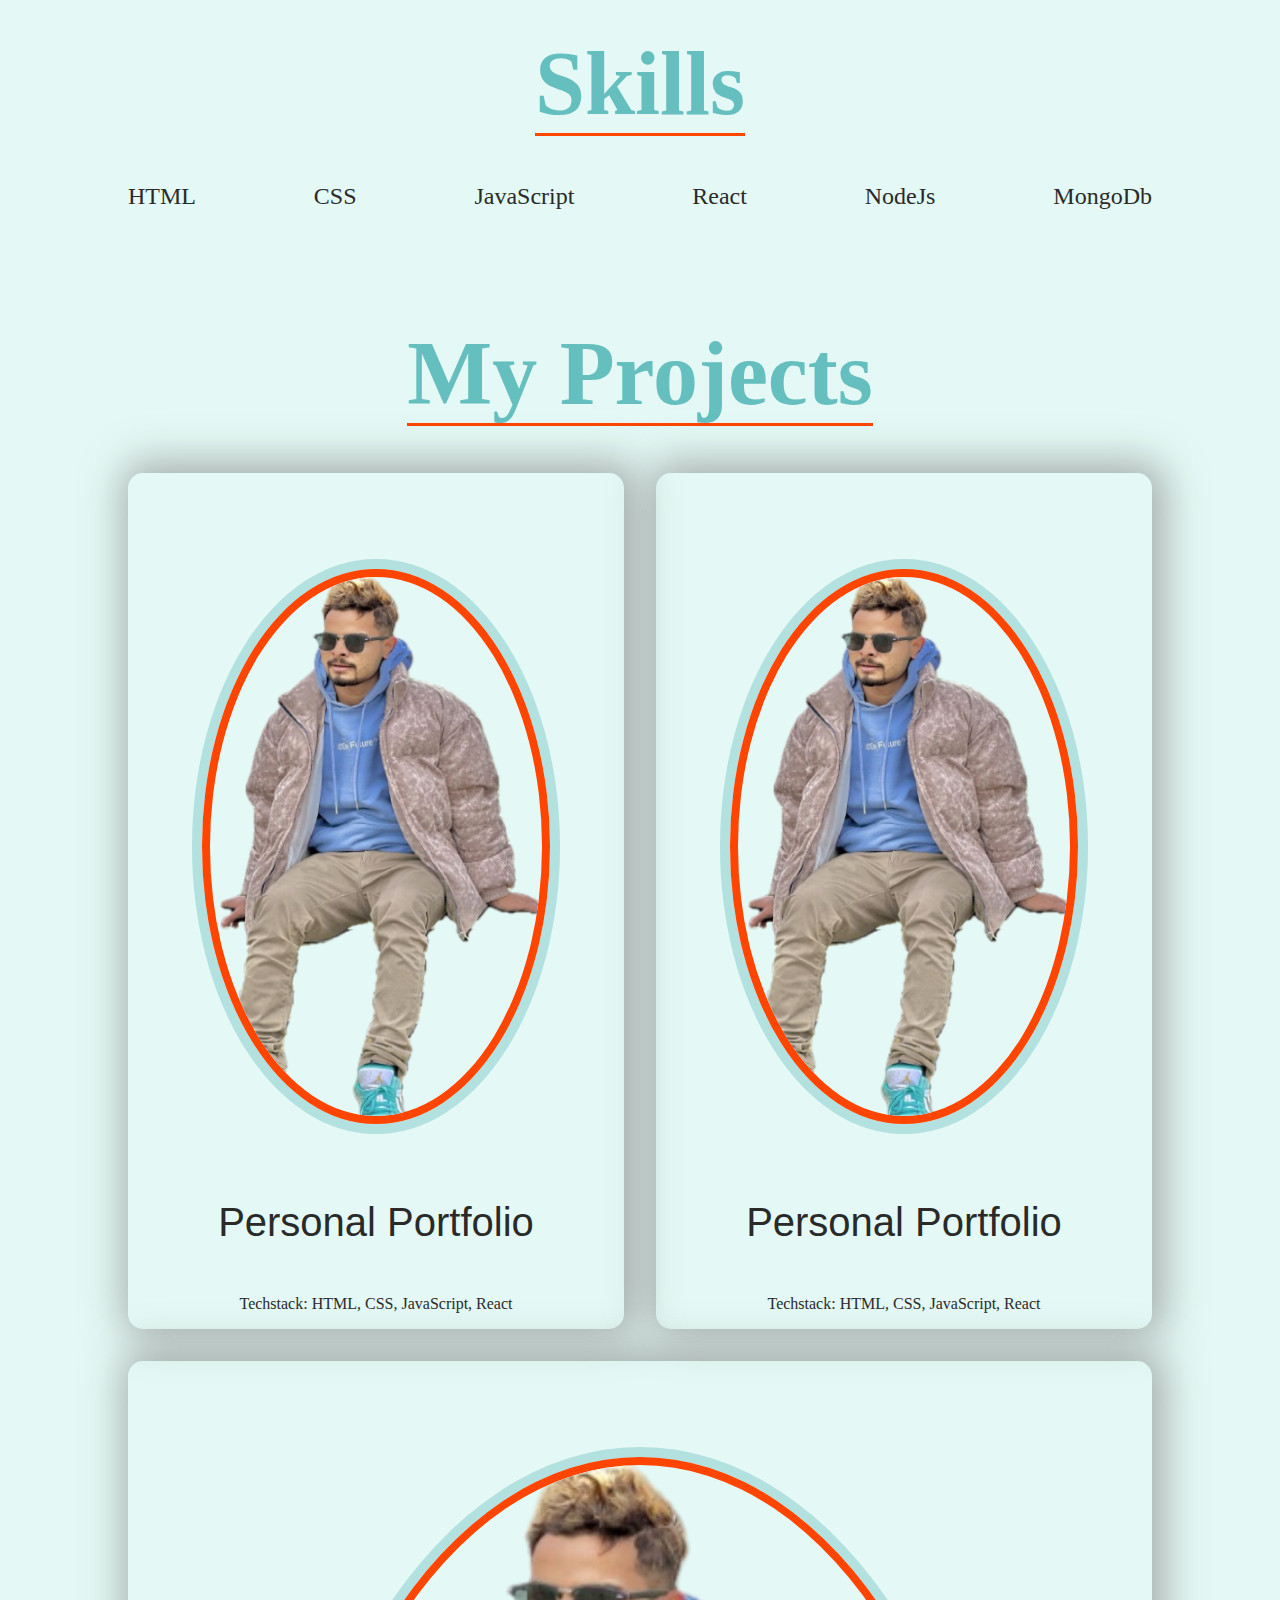
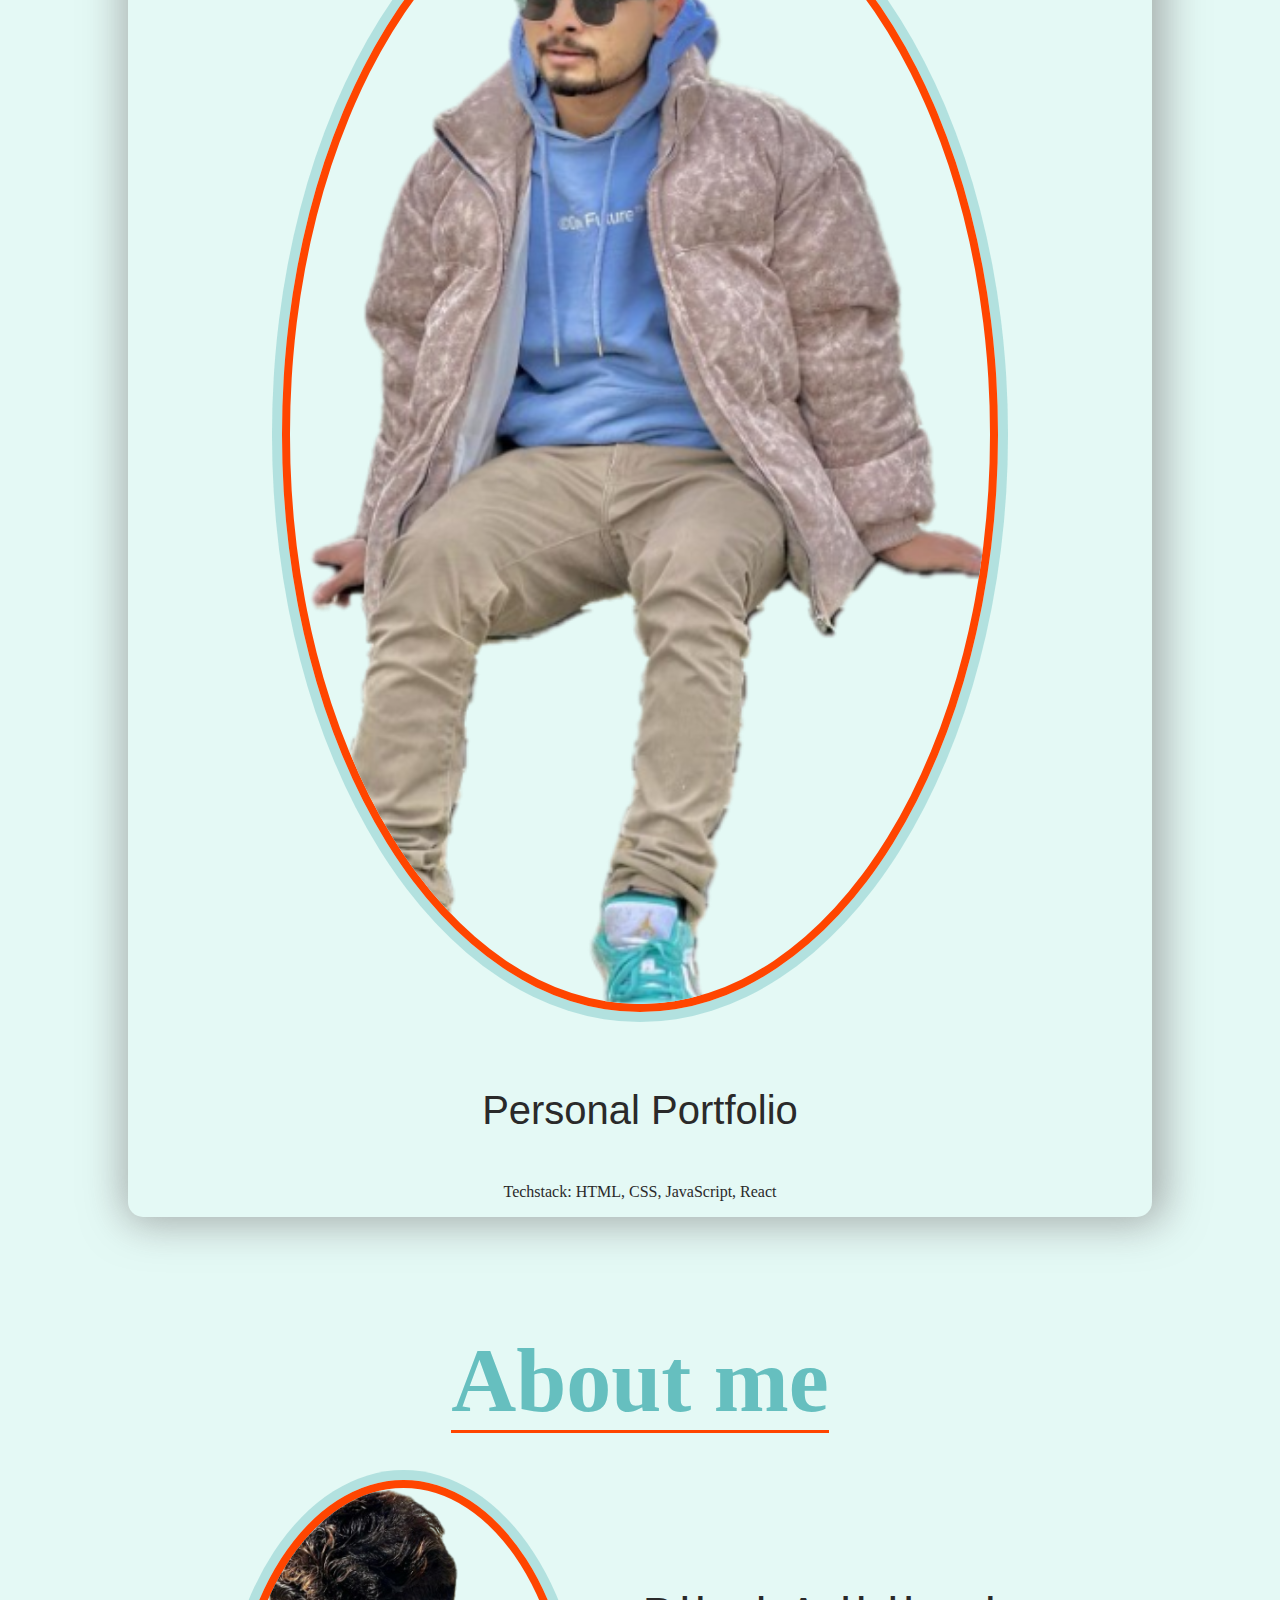
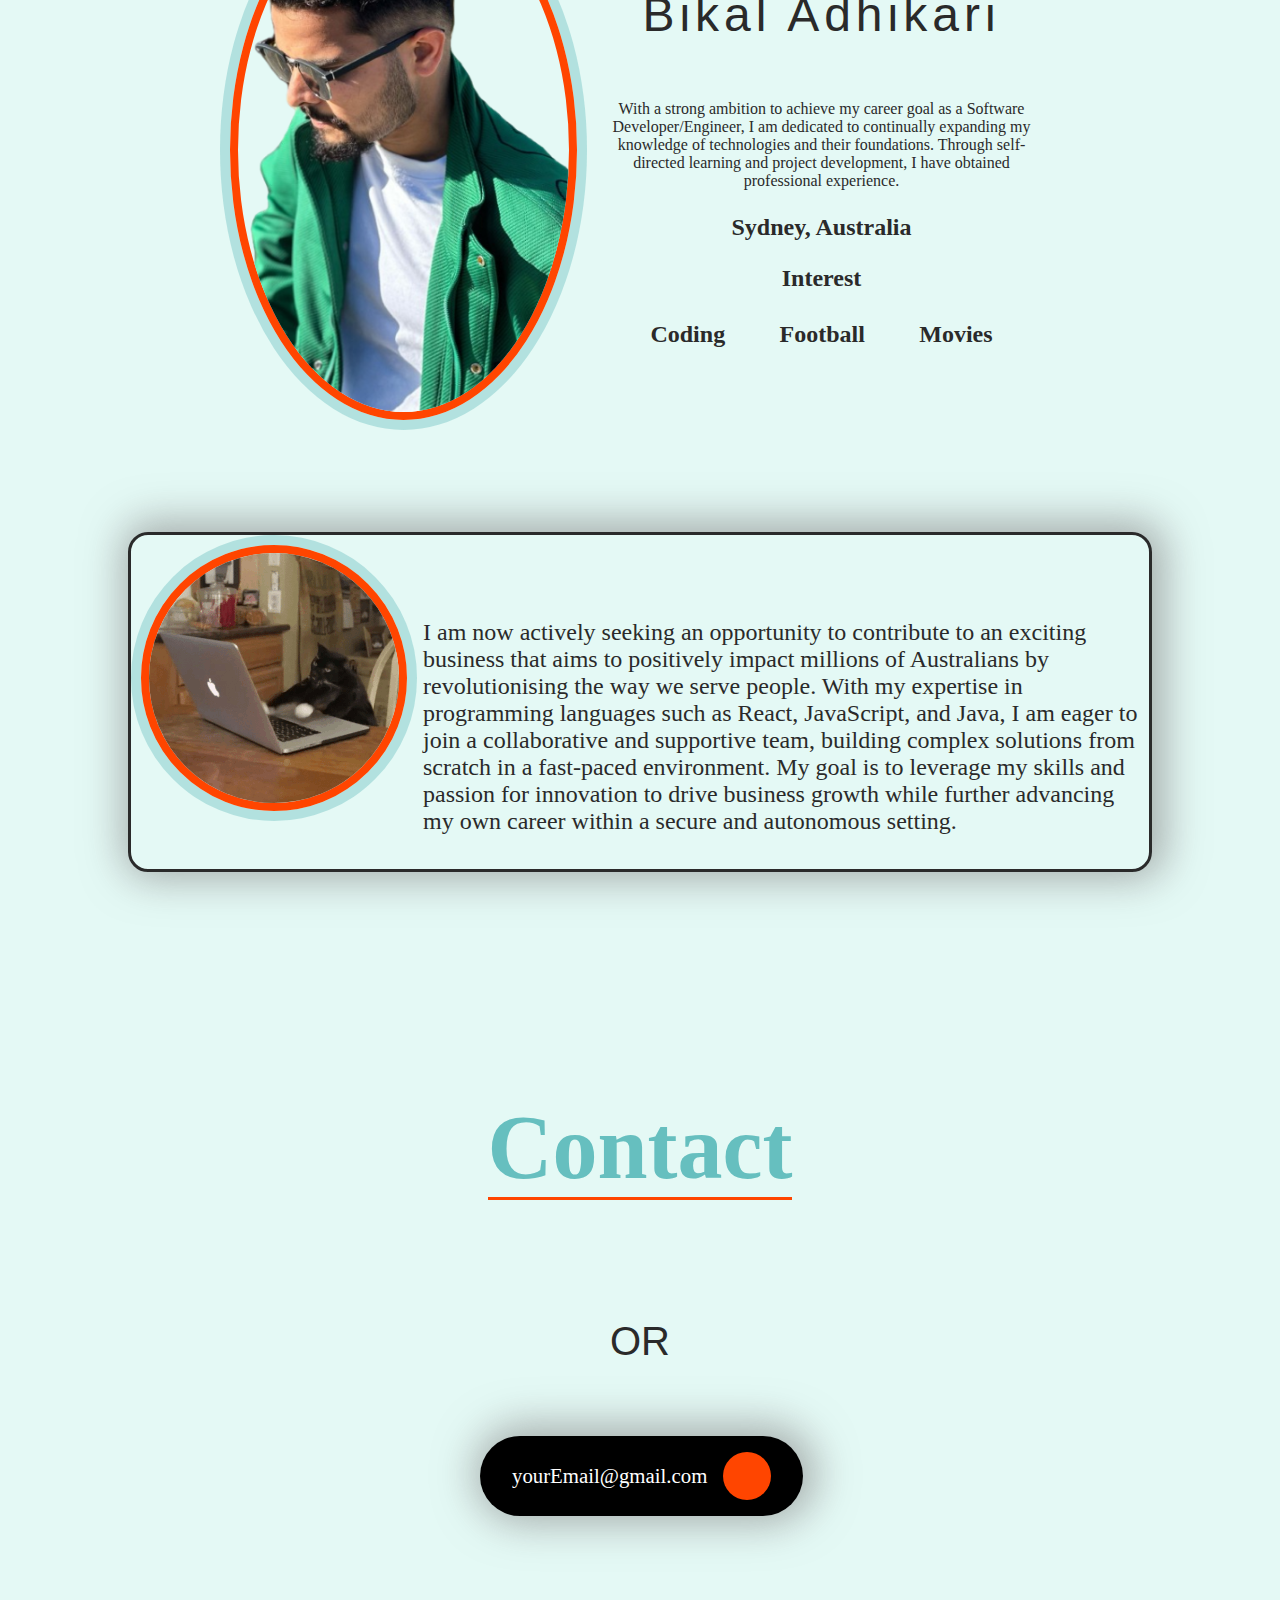
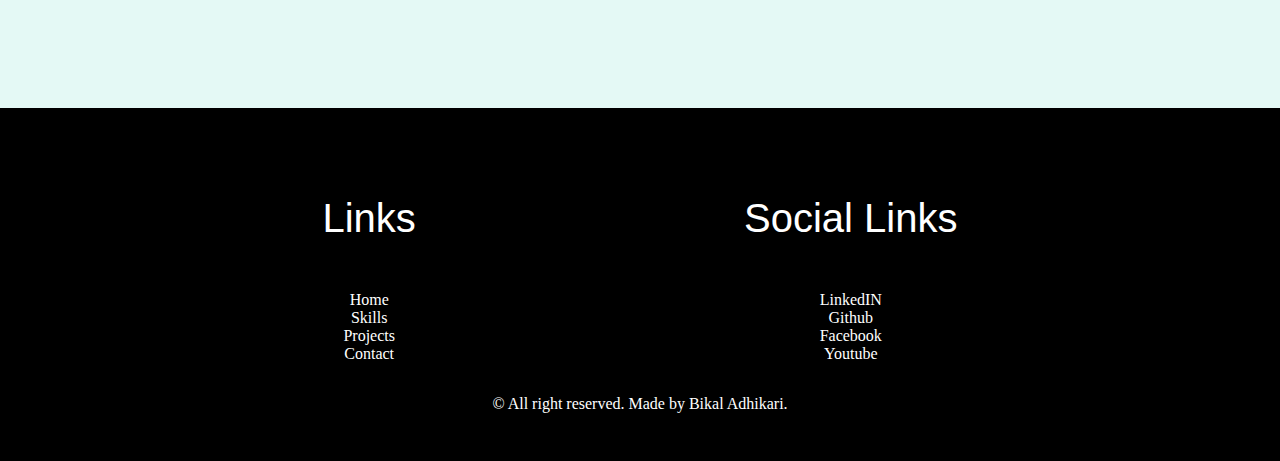
==== commit 1112260a: "changes to project section" ====
--- a/index.html
+++ b/index.html
@@ -157,9 +157,9 @@
       <section class="projects" id="projects">
         <h2 class="title"><span>My Projects</span></h2>
         <div class="grid project-container container">
-          <div class="project-card">
+          <div class="project-card card1">
             <div class="top">
-              <img src="./assets/Bikal3.png" alt="" />
+              <img src="./assets/Bikal6.png" alt="" />
             </div>
             <div class="bottom container">
               <div class="links">
@@ -170,9 +170,9 @@
               <p>Techstack: HTML, CSS, JavaScript, React</p>
             </div>
           </div>
-          <div class="project-card">
+          <div class="project-card card2">
             <div class="top">
-              <img src="./assets/Bikal5.png" alt="" />
+              <img src="./assets/Bikal6.png" alt="" />
             </div>
             <div class="bottom container">
               <div class="links">
@@ -183,7 +183,7 @@
               <p>Techstack: HTML, CSS, JavaScript, React</p>
             </div>
           </div>
-          <div class="project-card">
+          <div class="project-card card3">
             <div class="top">
               <img src="./assets/Bikal6.png" alt="" />
             </div>
@@ -196,7 +196,7 @@
               <p>Techstack: HTML, CSS, JavaScript, React</p>
             </div>
           </div>
-          <div class="project-card">
+          <!-- <div class="project-card">
             <div class="top">
               <img src="./assets/Bikal7.png" alt="" width="100%" />
             </div>
@@ -208,7 +208,7 @@
               <h3>Personal Portfolio</h3>
               <p>Techstack: HTML, CSS, JavaScript, React</p>
             </div>
-          </div>
+          </div> -->
         </div>
       </section>
 
--- a/style.css
+++ b/style.css
@@ -343,8 +343,20 @@
   padding-top: 7rem;
 }
 .projects .project-container {
-  grid-template-columns: repeat(2, 1fr);
+  grid-template-areas:
+    "card1 card2"
+    "card3 card3";
   gap: 2rem;
+}
+
+.card1 {
+  grid-area: card1;
+}
+.card2 {
+  grid-area: card2;
+}
+.card3 {
+  grid-area: card3;
 }
 
 .project-card {
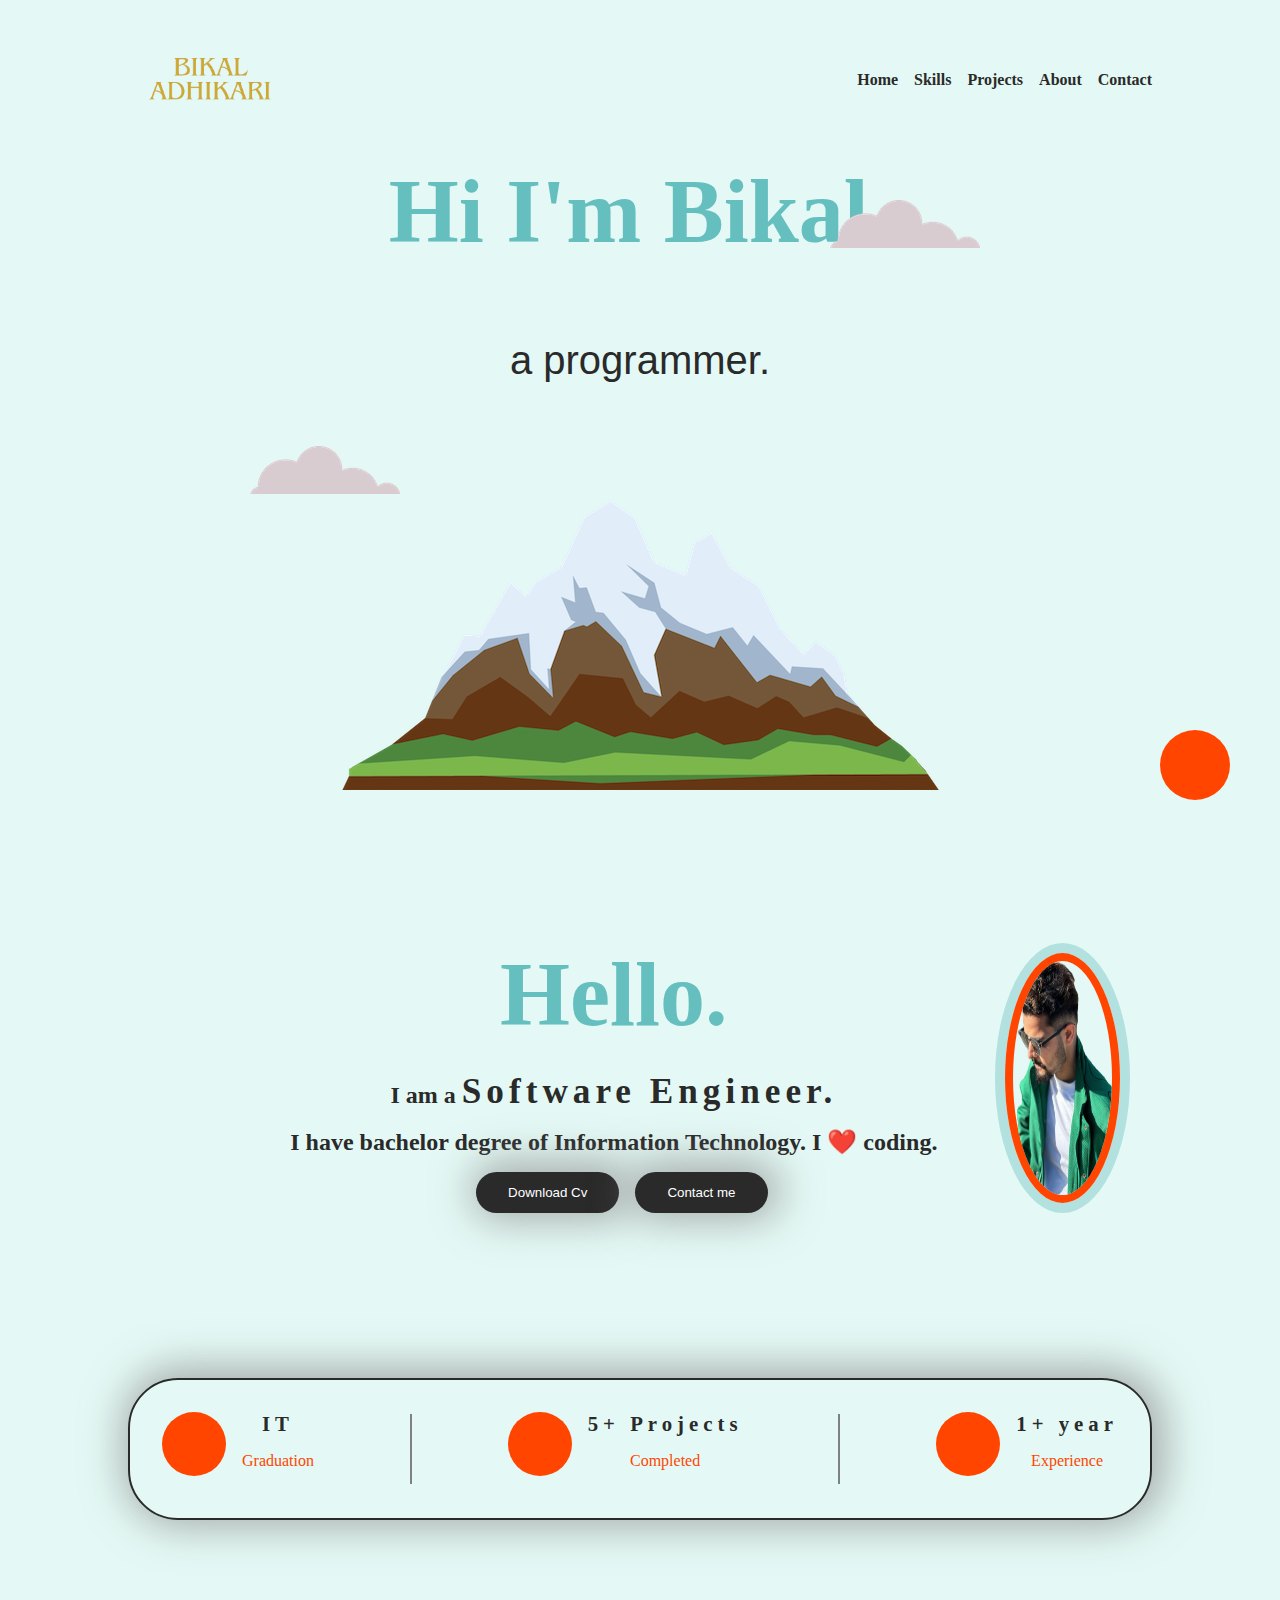
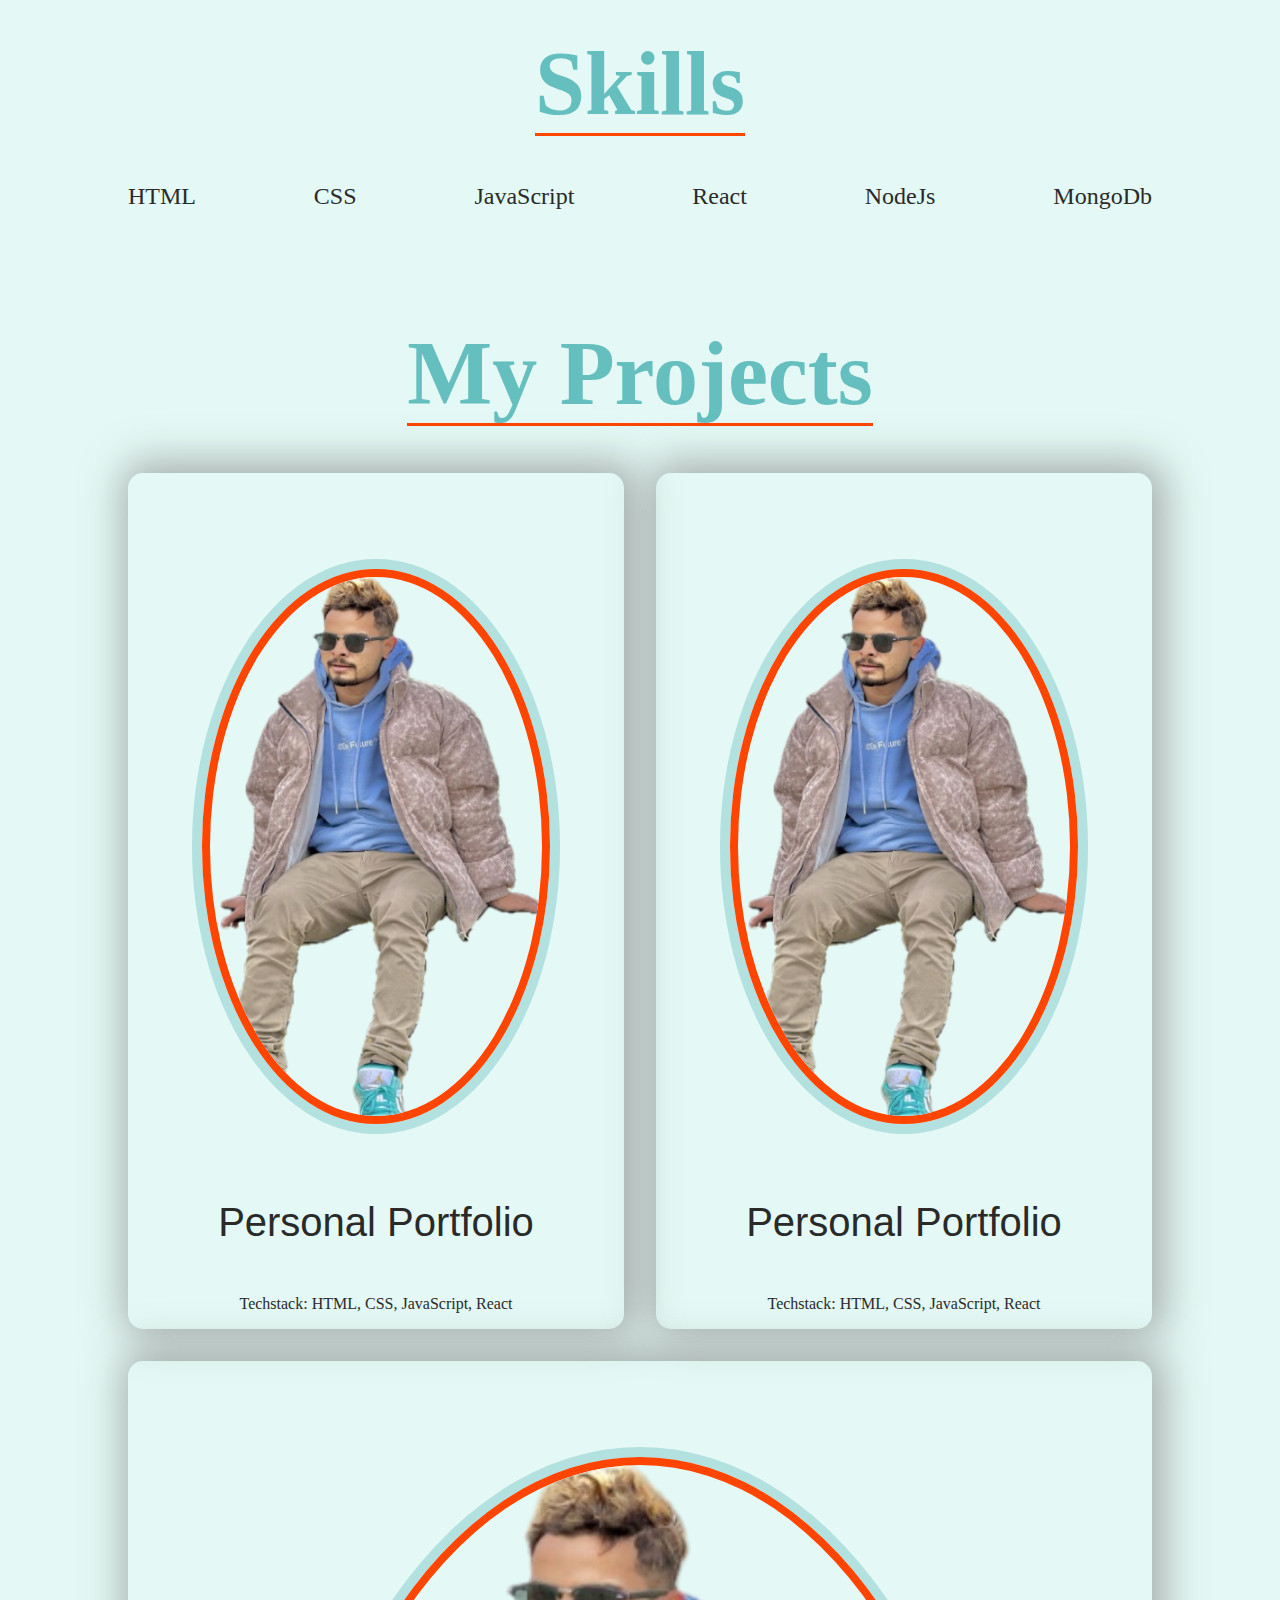
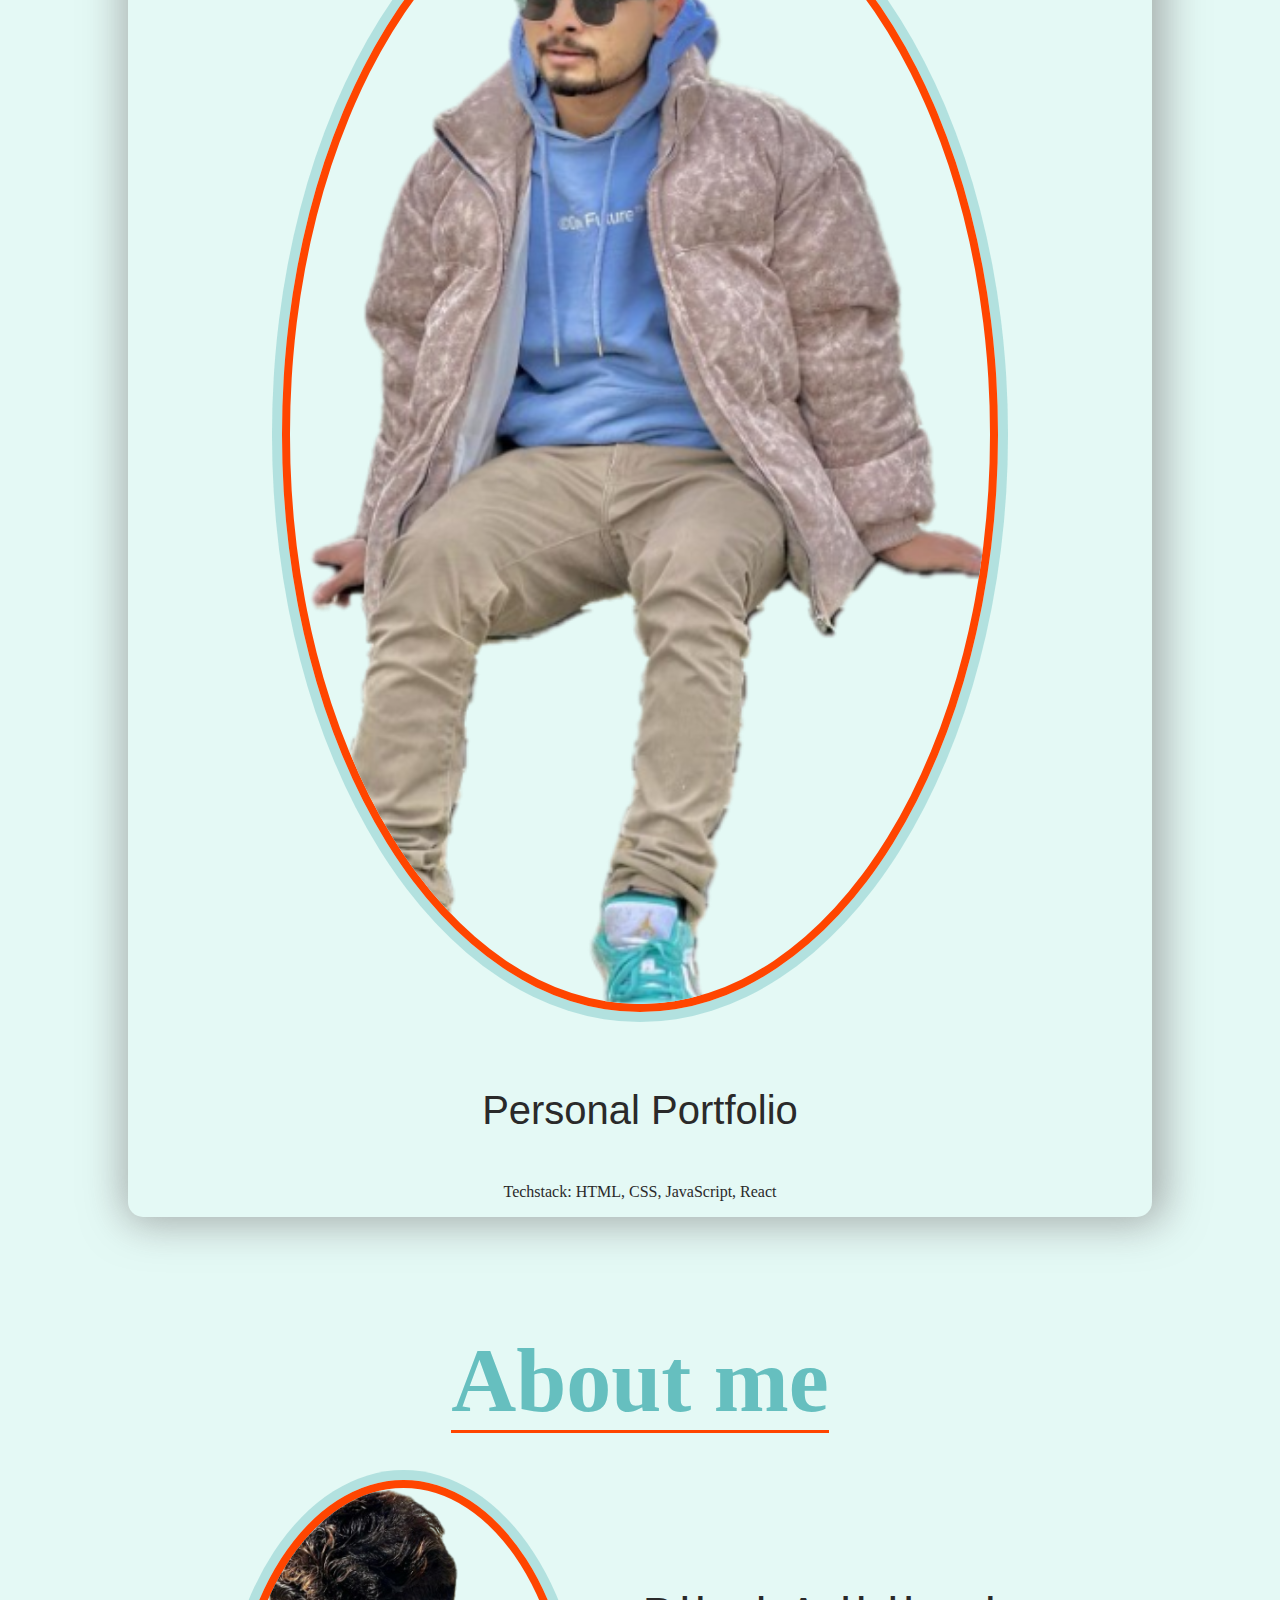
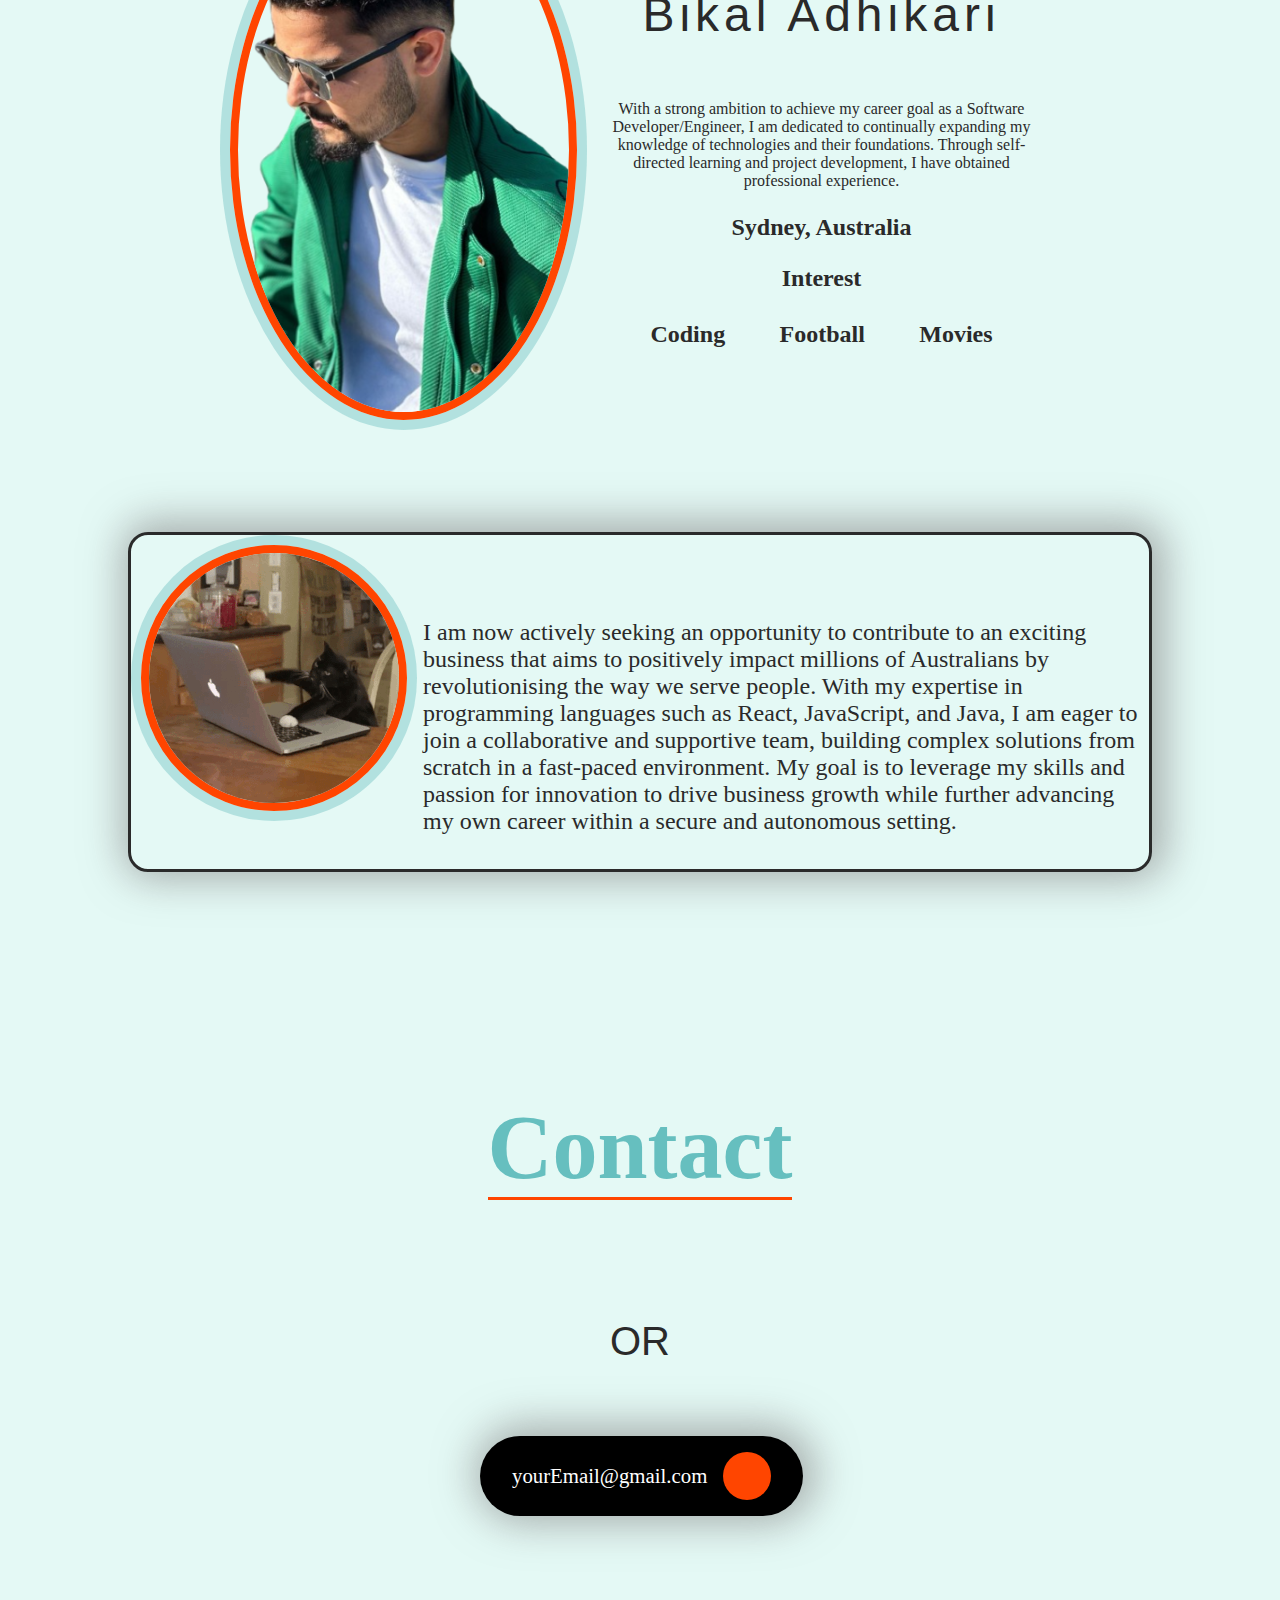
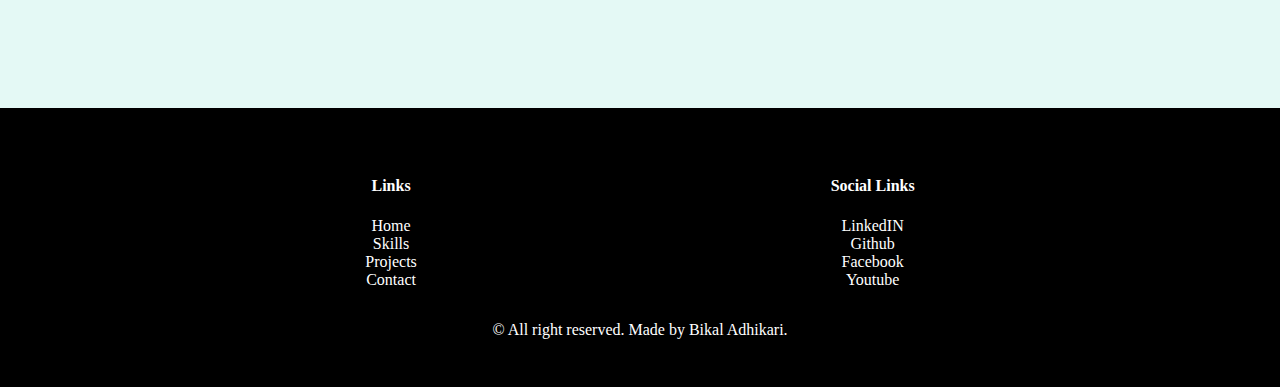
==== commit c08ef2f4: "Changes made to footer section" ====
--- a/index.html
+++ b/index.html
@@ -291,7 +291,7 @@
       <footer class="flex footer">
         <div class="flex top container">
           <div class="links">
-            <h3>Links</h3>
+            <h4>Links</h4>
             <ul>
               <li><a href="#header">Home</a></li>
               <li><a href="#skills">Skills</a></li>
@@ -300,7 +300,7 @@
             </ul>
           </div>
           <div class="socials">
-            <h3>Social Links</h3>
+            <h4>Social Links</h4>
             <ul>
               <li>
                 <a
--- a/style.css
+++ b/style.css
@@ -648,6 +648,10 @@
     gap: 3rem;
   }
 
+  footer .h3 {
+    font-size: 1.5rem;
+  }
+
   [for="hamburgerMenu"] {
     display: block;
   }
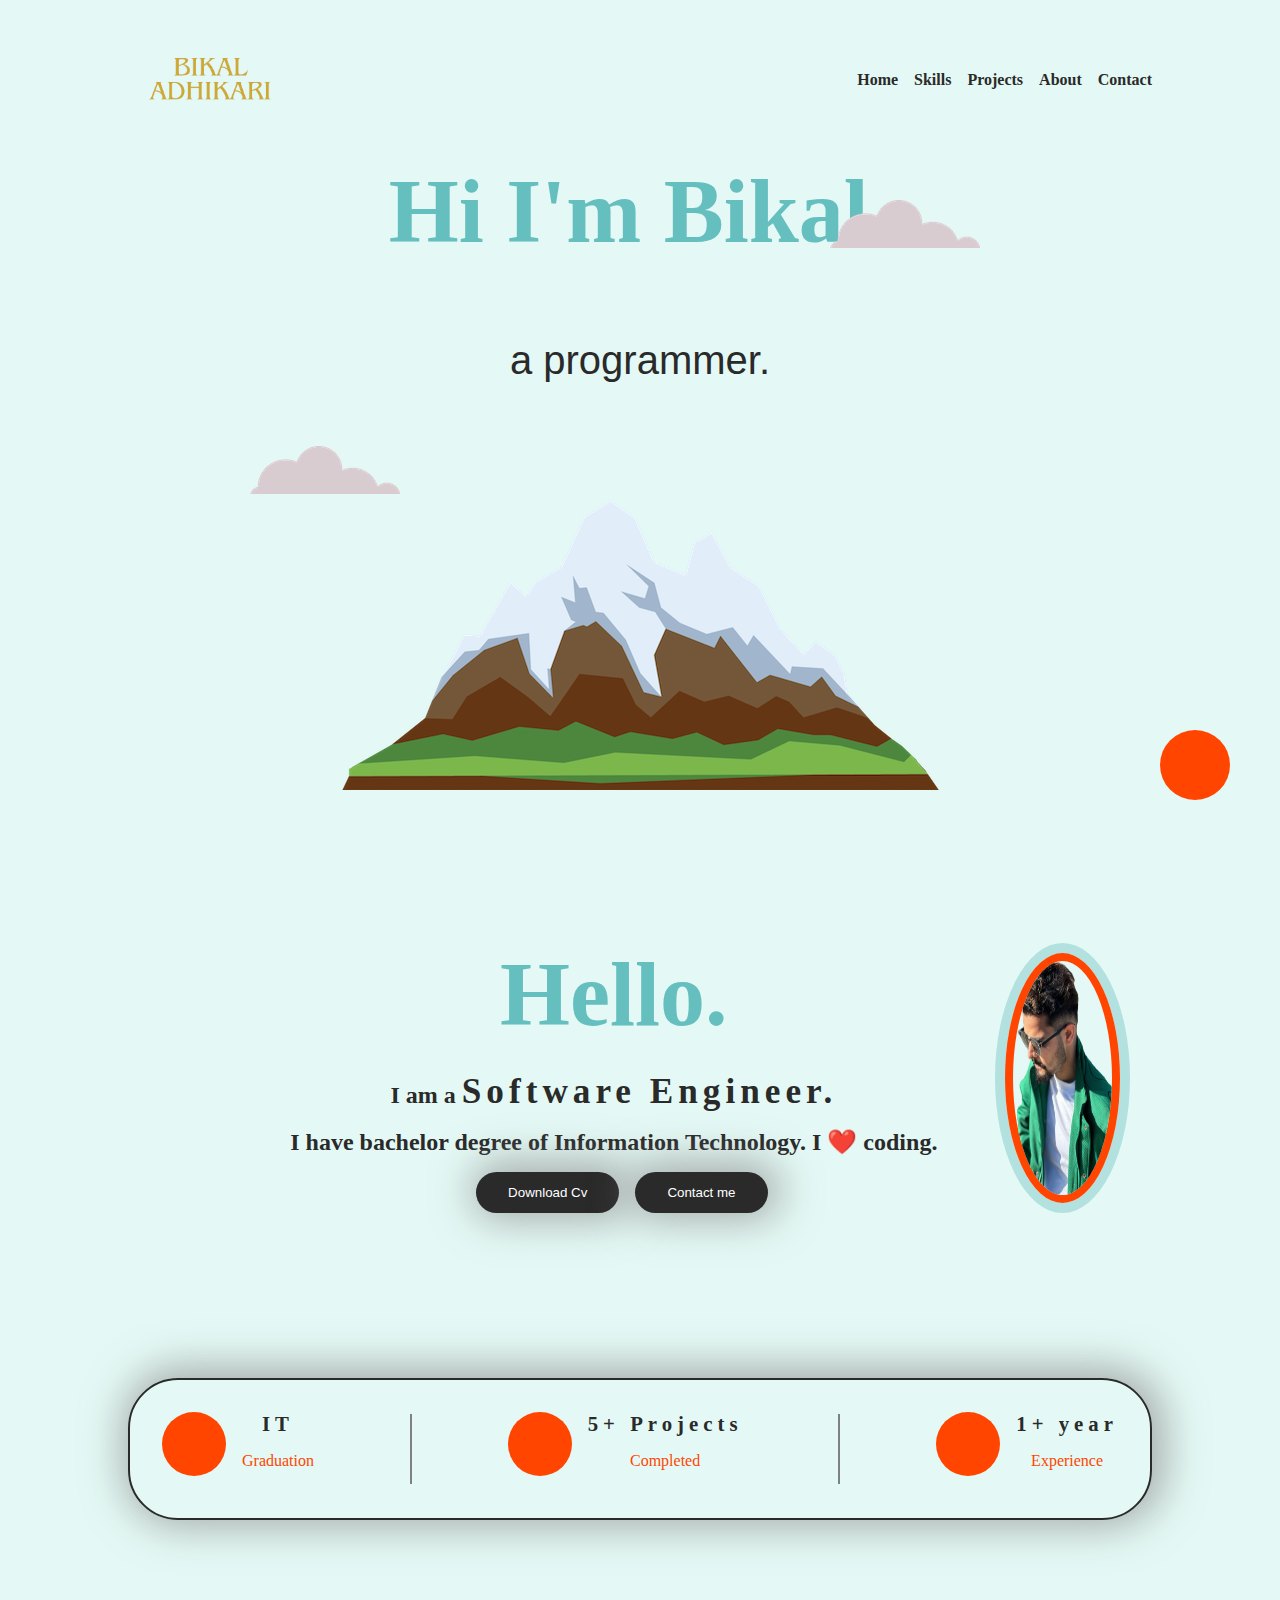
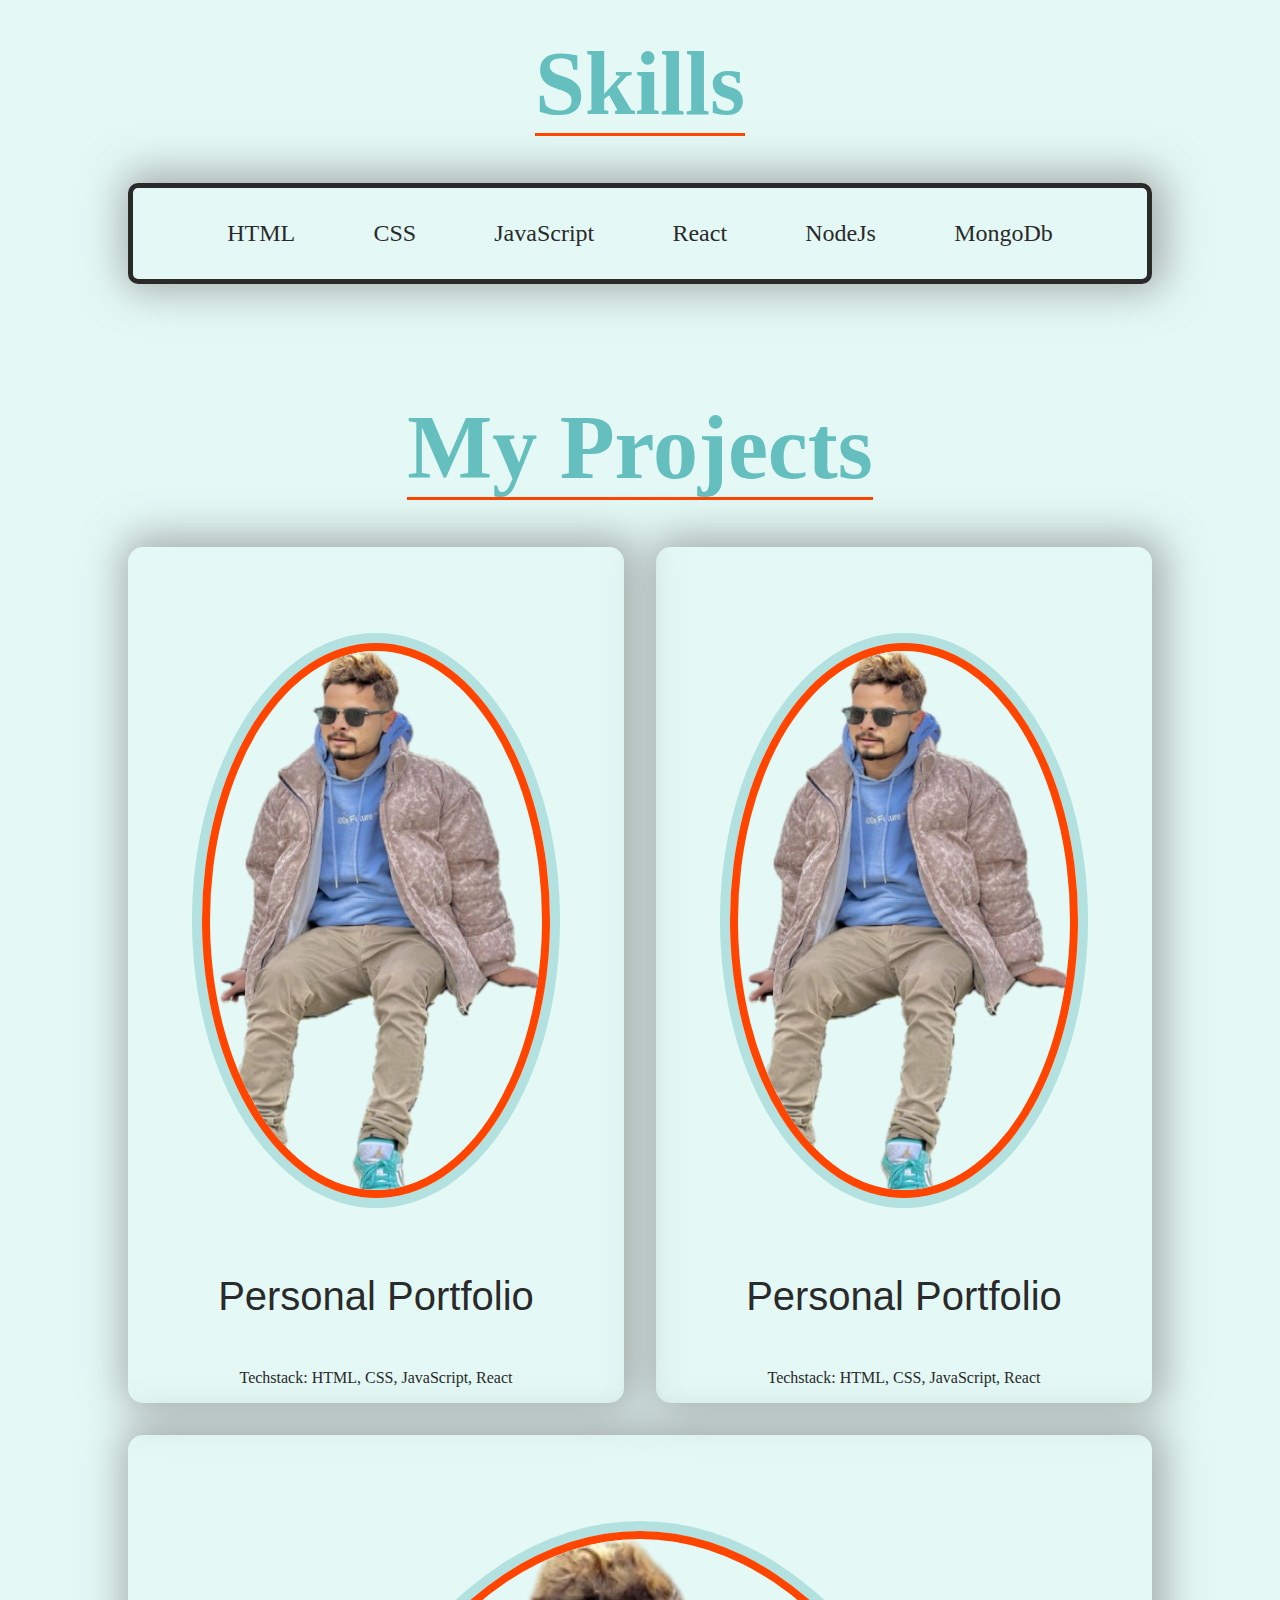
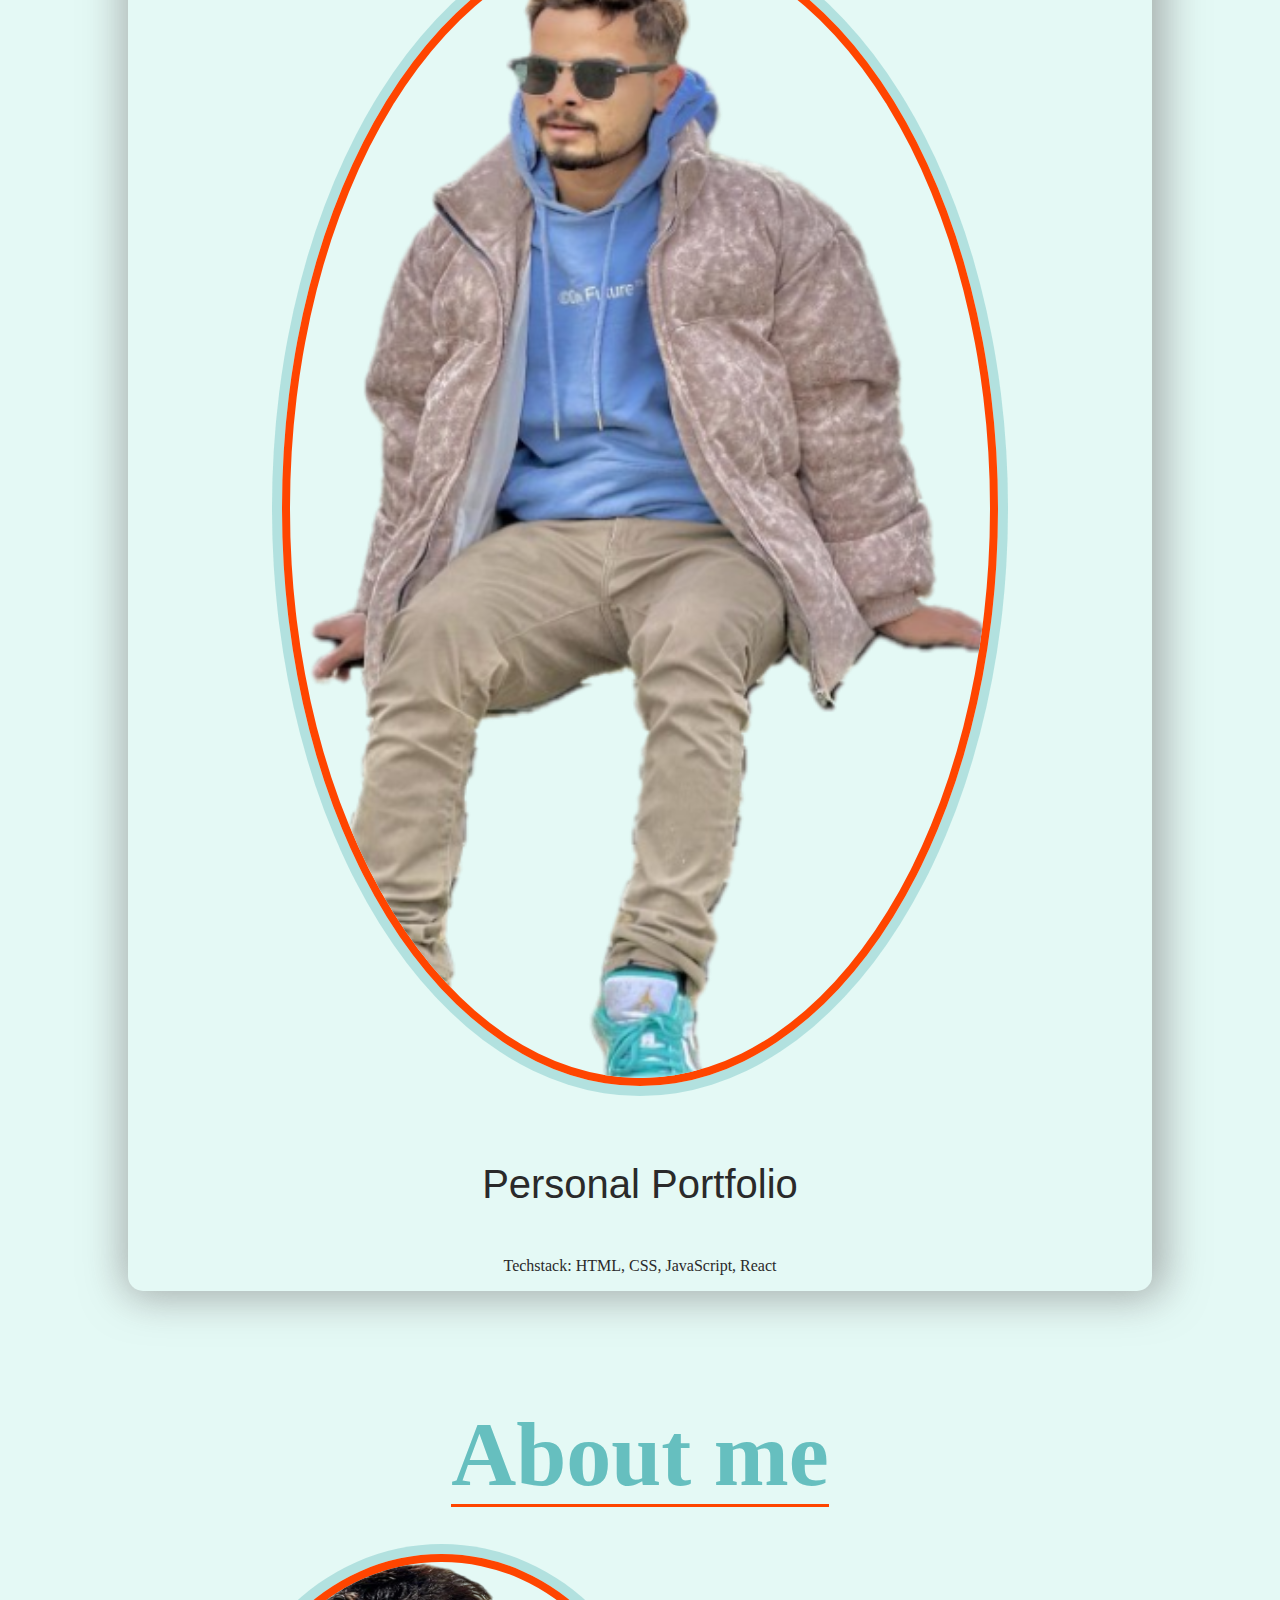
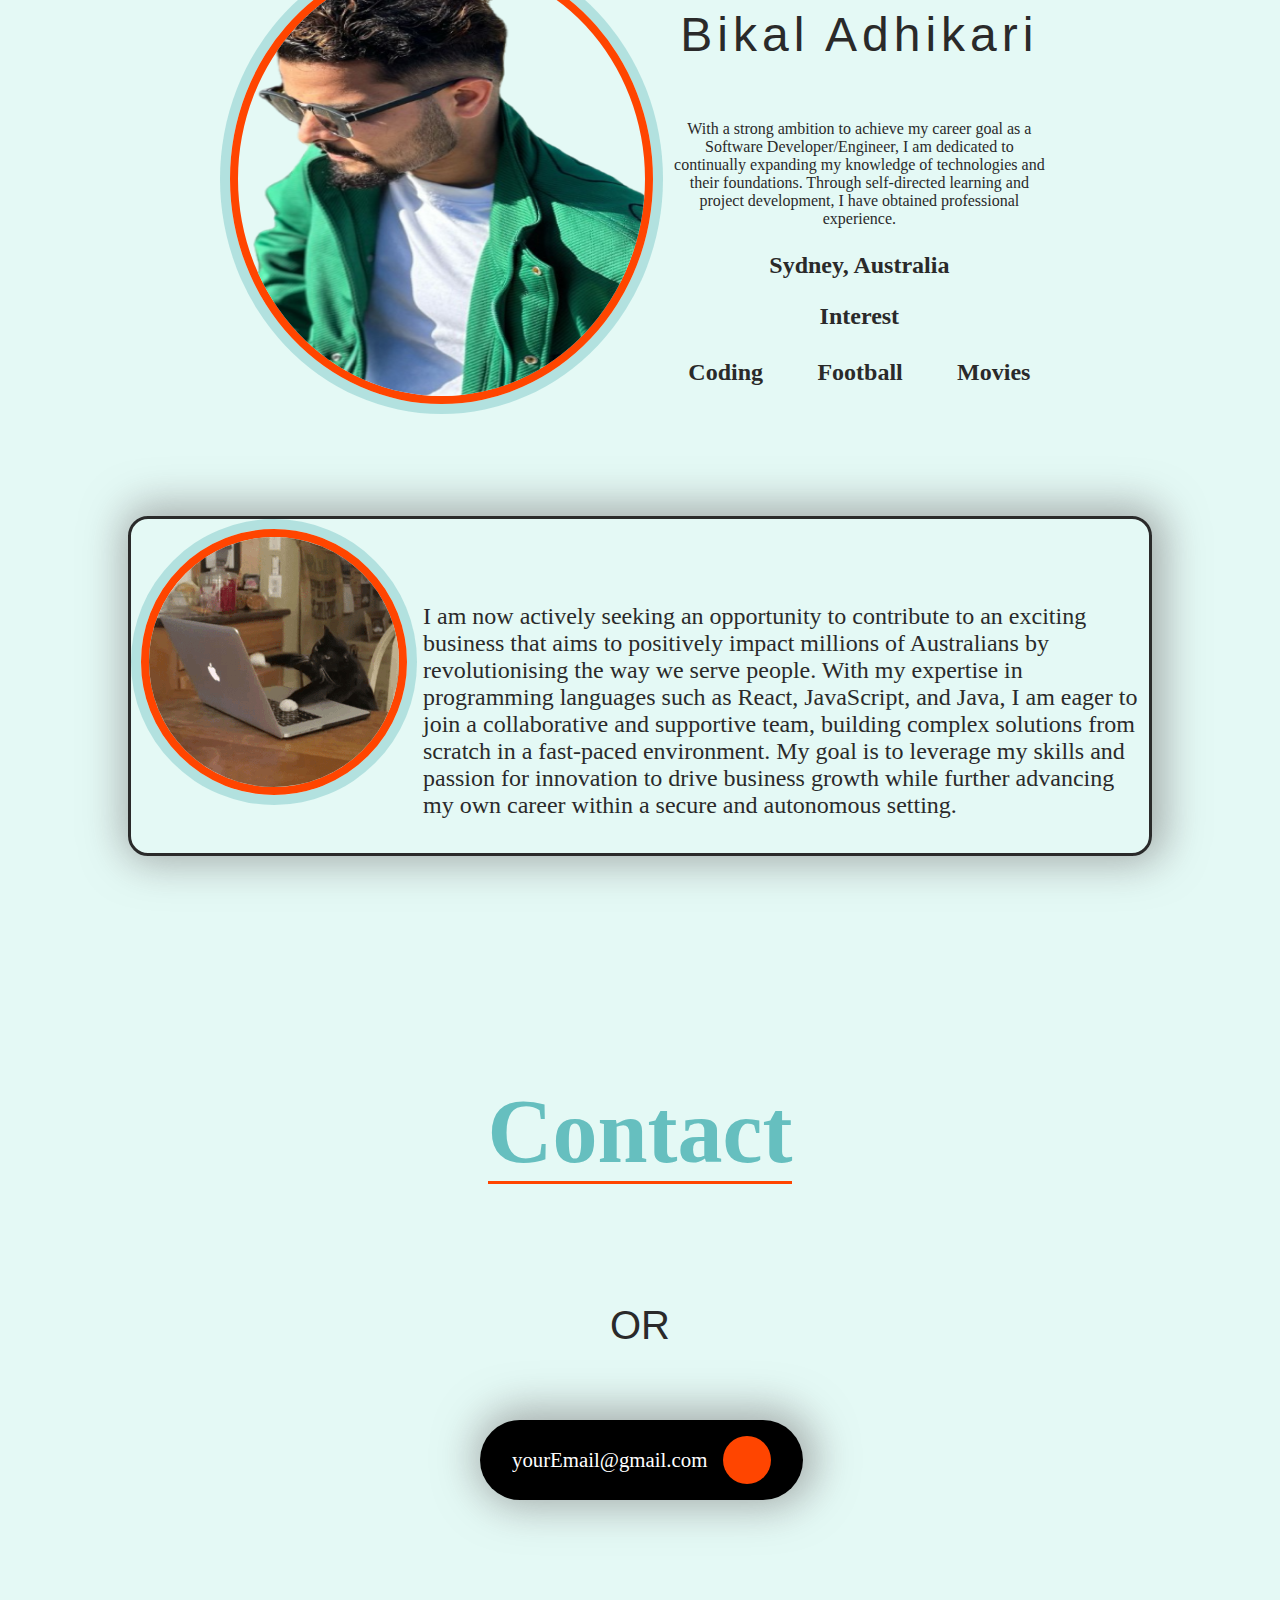
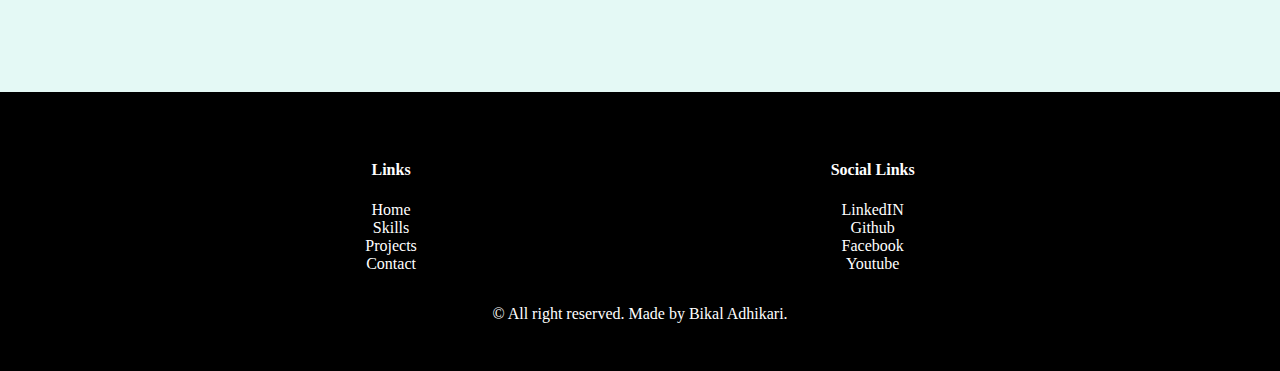
==== commit 8b57b3e9: "google site verification" ====
--- a/index.html
+++ b/index.html
@@ -11,6 +11,10 @@
       referrerpolicy="no-referrer"
     />
     <link rel="stylesheet" href="style.css" />
+    <meta
+      name="google-site-verification"
+      content="tqJwqrRyux78j5G9DW04rt-P-Dj7VuKDKORgwGl3VVQ"
+    />
     <title>Bikal Adhikari</title>
   </head>
   <body>
--- a/style.css
+++ b/style.css
@@ -325,8 +325,12 @@
 
 .skills-container {
   font-size: 1.5rem;
-  justify-content: space-between;
+  justify-content: space-evenly;
   flex-wrap: wrap;
+  border: 5px solid var(--border-color);
+  border-radius: 10px;
+  padding: 2rem 2rem;
+  box-shadow: var(--shadow);
 }
 .skills-container > div {
   display: flex;
@@ -397,8 +401,8 @@
 }
 
 .about .myImg img {
-  width: 60%;
-  height: 60vh;
+  width: 100%;
+  height: 50vh;
   border: 8px solid var(--color-orange);
   border-radius: 50%;
   box-shadow: 0 0 0 10px rgba(102, 191, 191, 0.4);
@@ -586,8 +590,9 @@
     align-items: center;
     margin-left: 0;
   }
-  .right img {
-    width: 250px;
+  .hero .profile img {
+    width: auto;
+    height: auto;
   }
 
   .banner {
@@ -601,7 +606,10 @@
   }
 
   .projects .project-container {
-    grid-template-columns: 1fr;
+    grid-template-areas:
+      "card1"
+      "card2"
+      "card3";
     gap: 2rem;
   }
 
